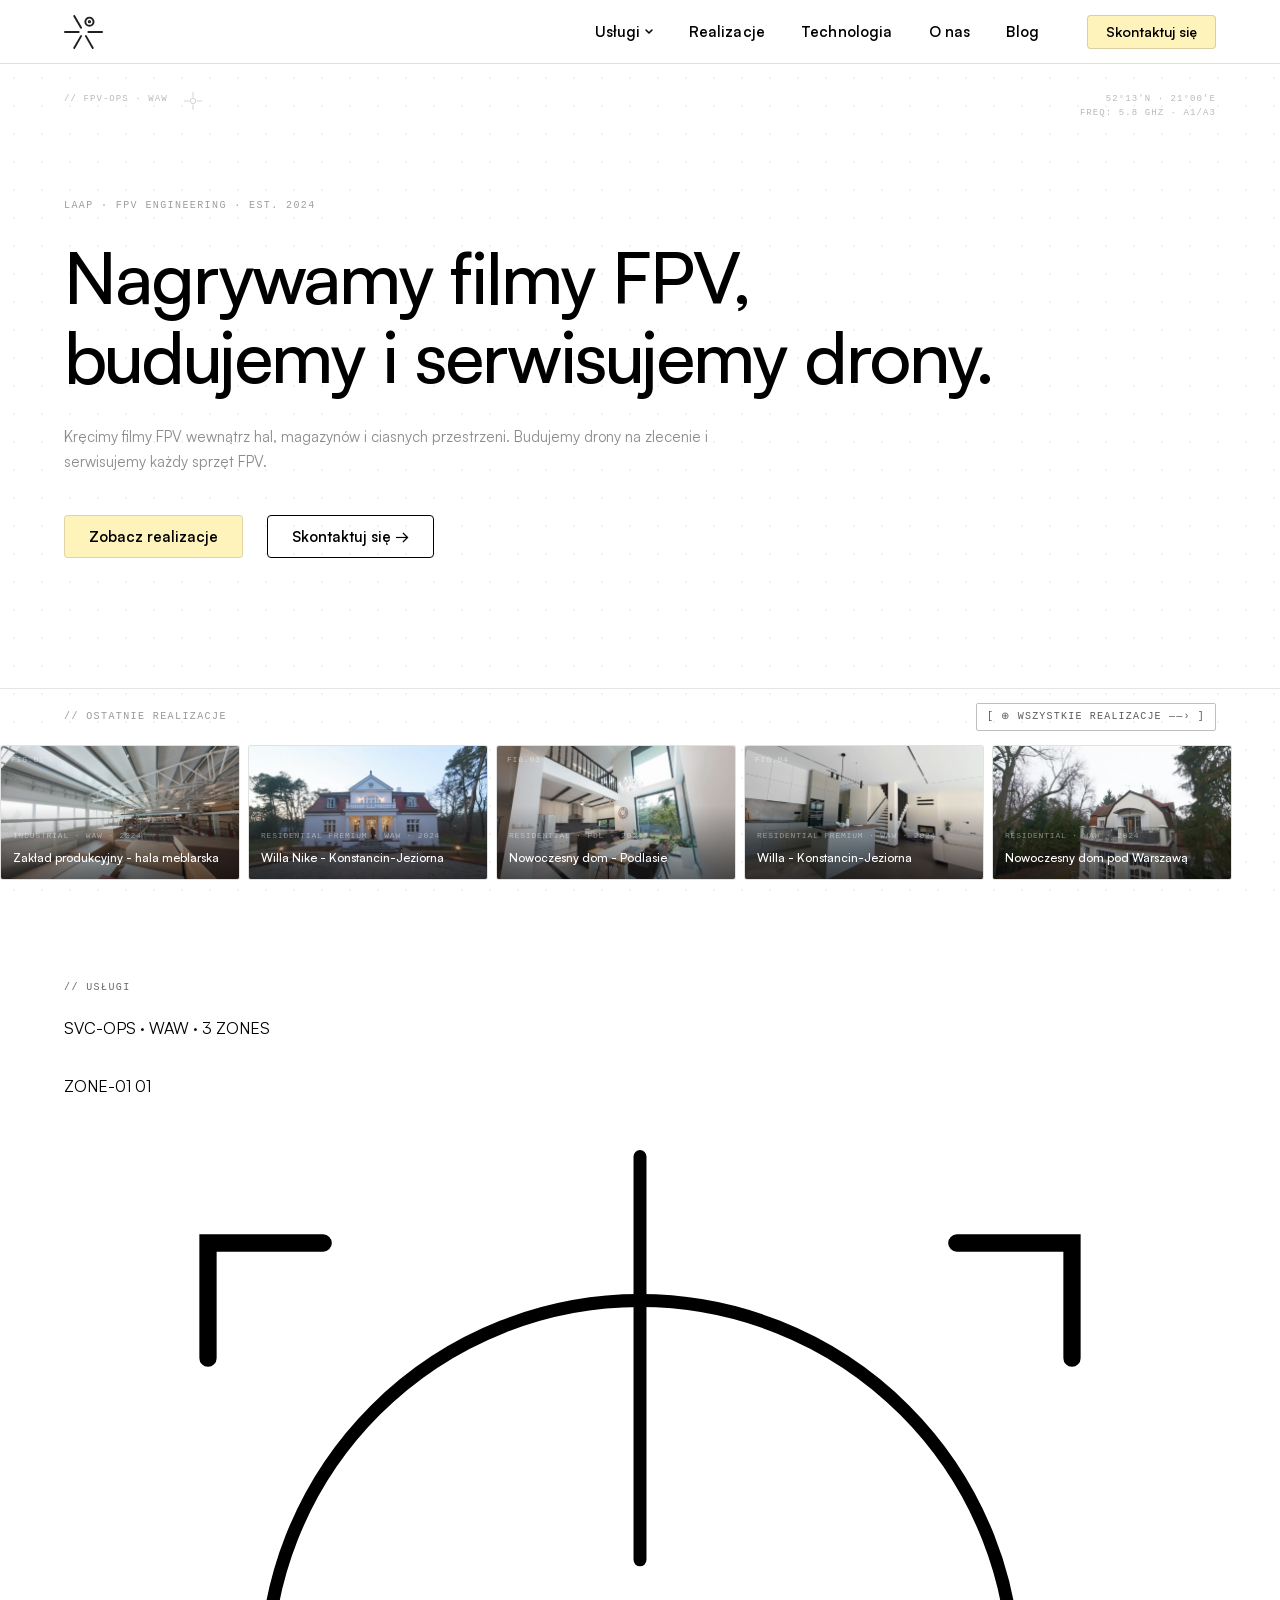
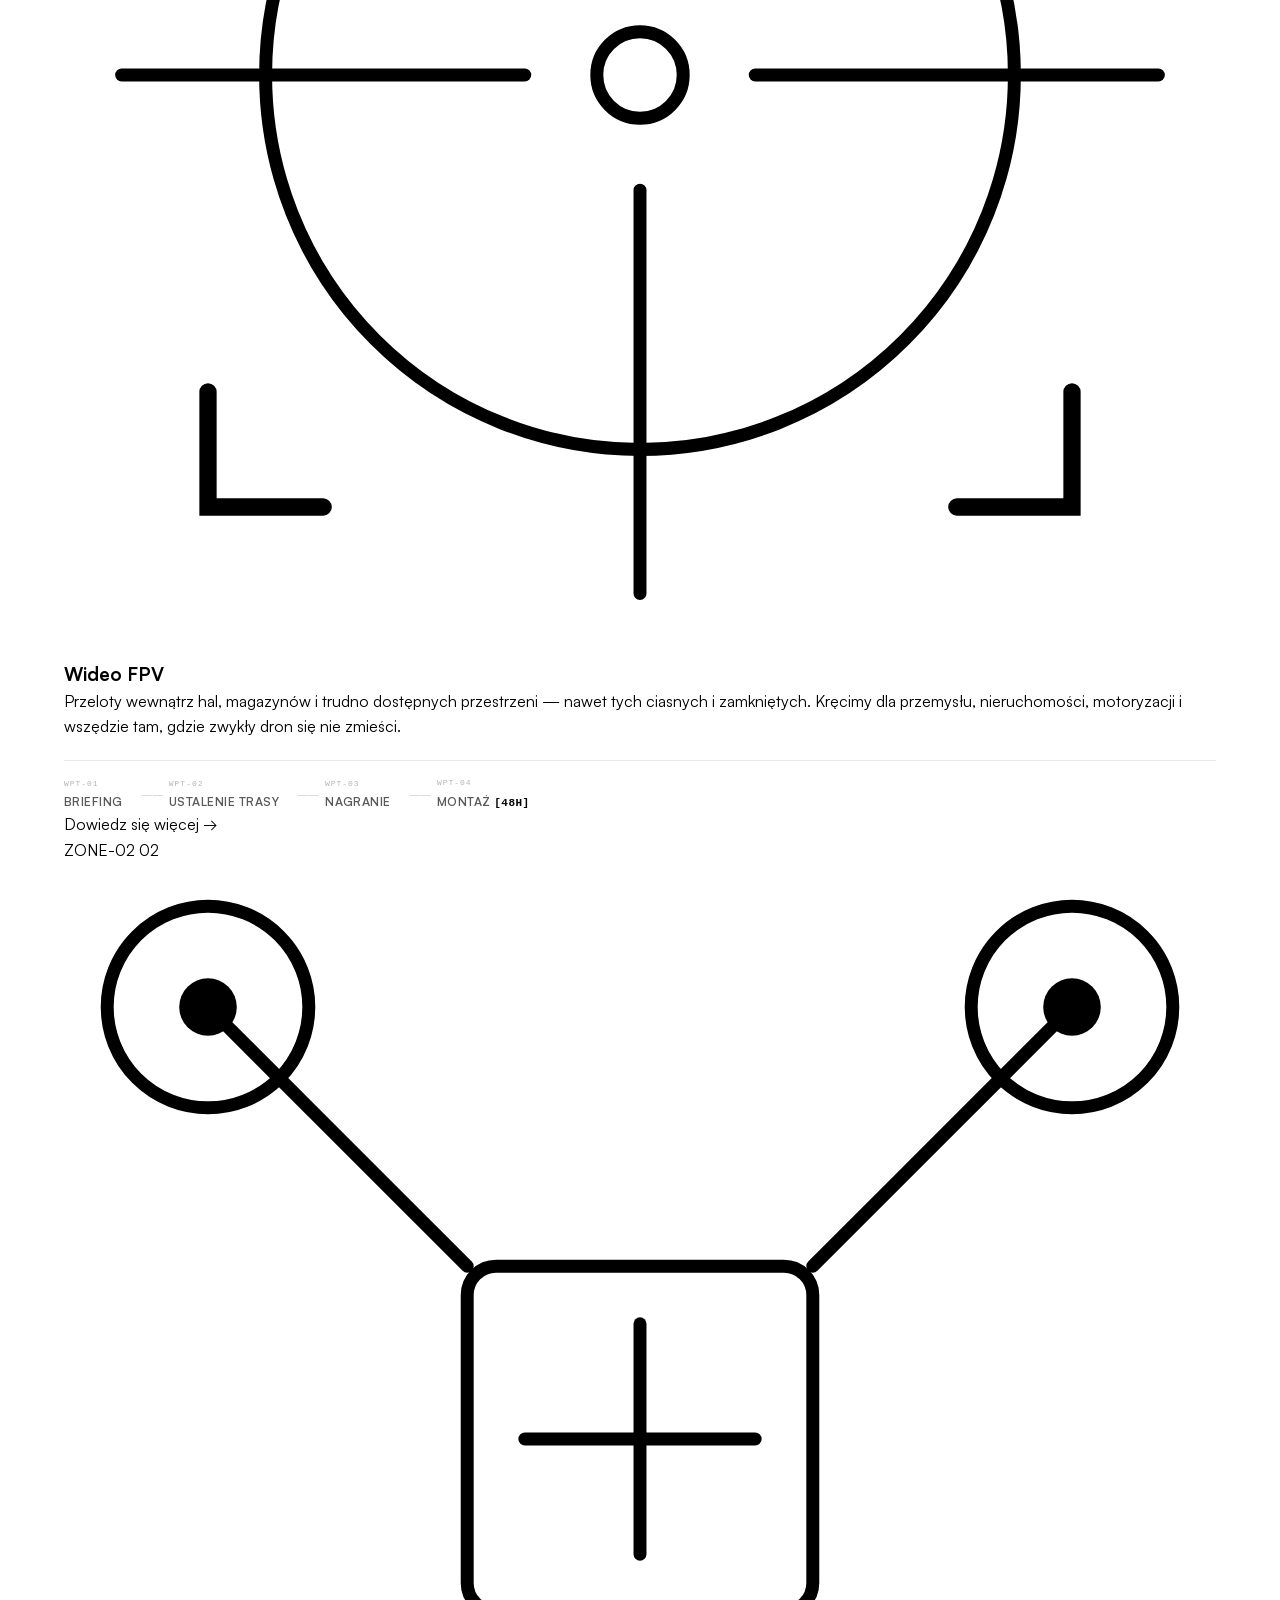
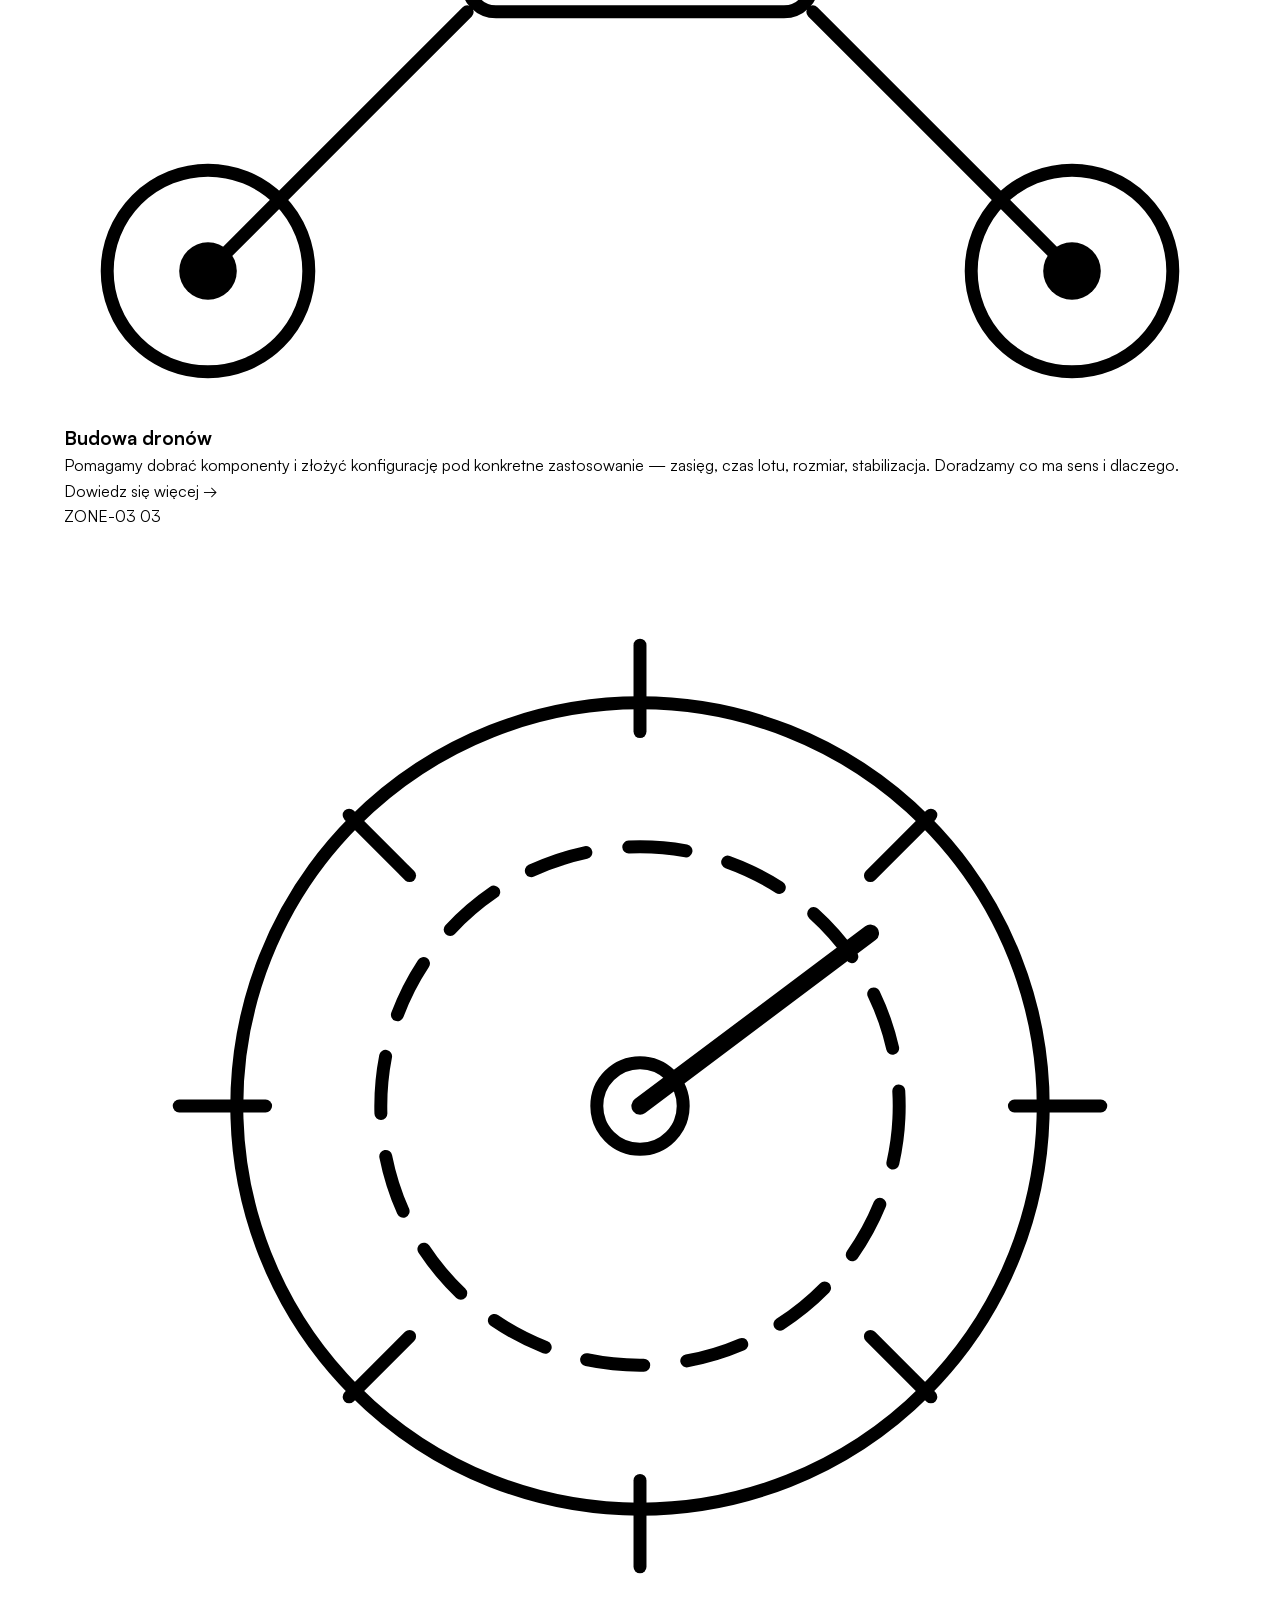
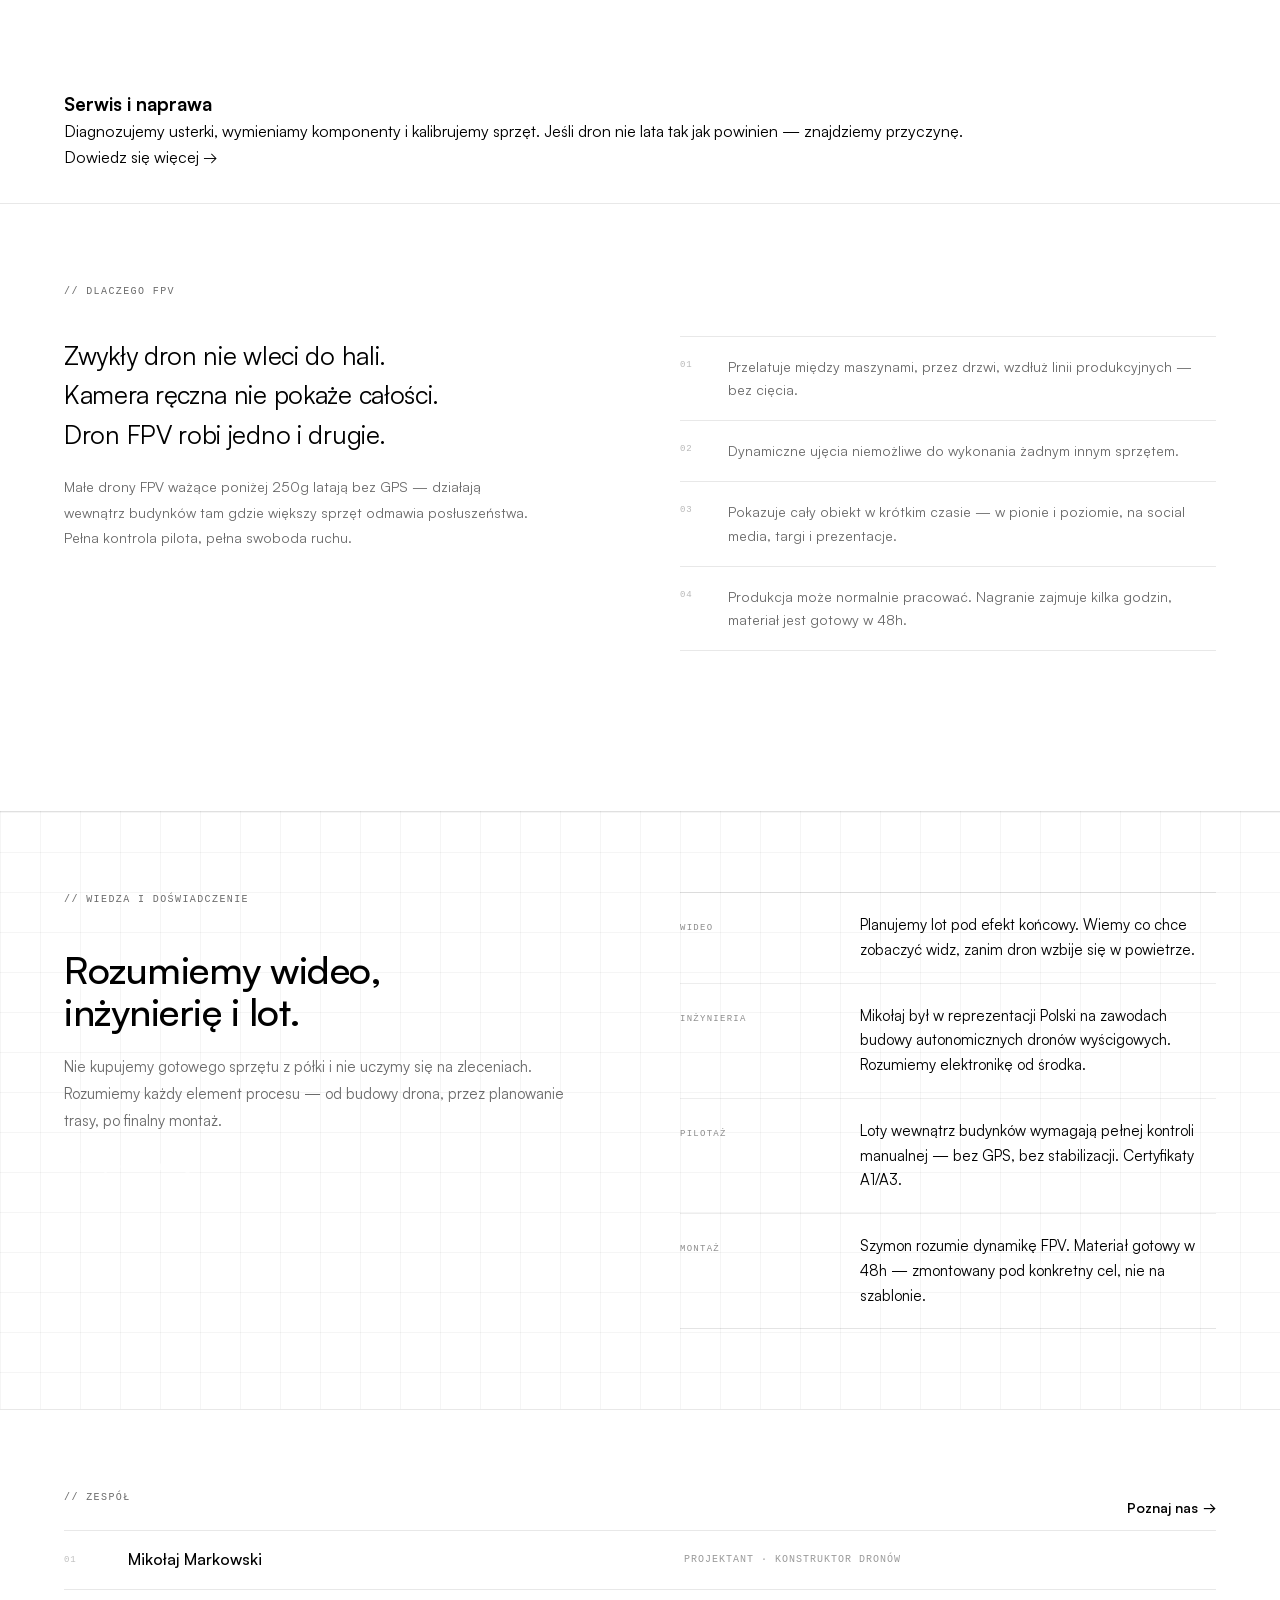
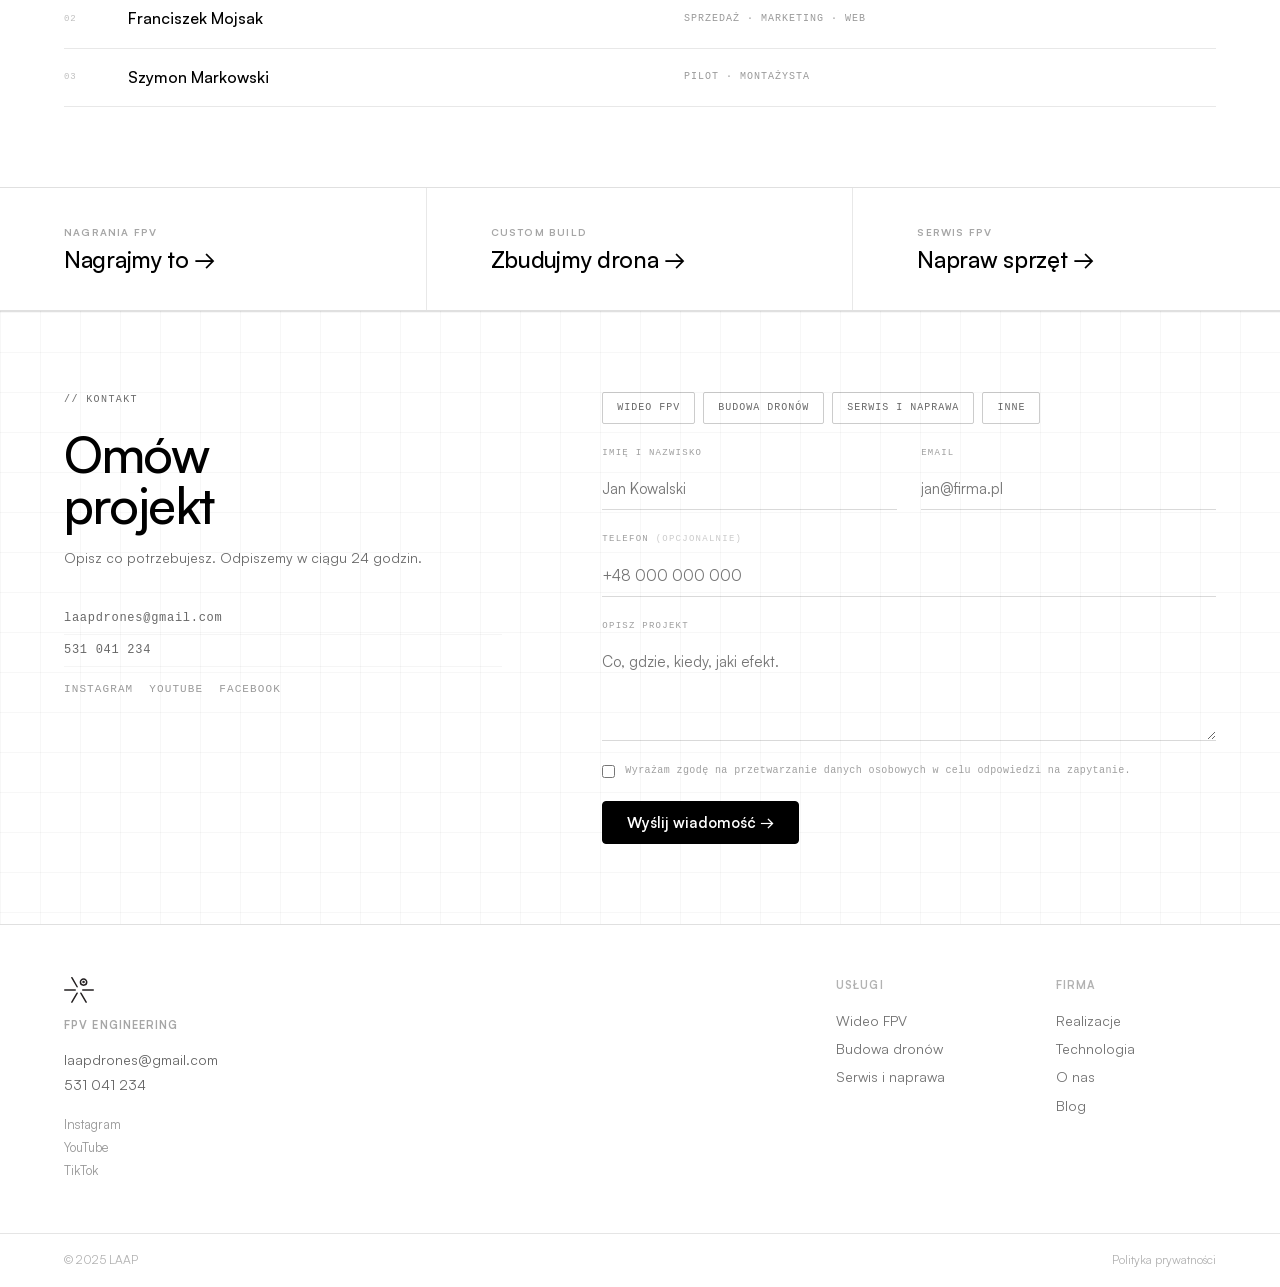
==== pl/index.html @ ded039ce "Update index.html" ====
<!DOCTYPE html>
<html lang="pl">
<head>
  <meta charset="UTF-8" />
  <meta name="viewport" content="width=device-width, initial-scale=1.0" />
  <title>LAAP - FPV Engineering</title>
  <meta name="description" content="Profesjonalne nagrania FPV dla przemysłu, nieruchomości i motoryzacji. Budujemy drony pod konkretne zastosowanie." />
  <link rel="icon" type="image/svg+xml" href="../img/favicon.svg" />
  <link rel="icon" type="image/png" sizes="192x192" href="../img/favicon-192.png" />
  <link rel="apple-touch-icon" sizes="180x180" href="../img/favicon-180.png" />
  <link rel="stylesheet" href="../css/styles.css" />
</head>
<body>

  <!-- NAV -->
  <nav class="nav">
    <div class="nav__inner">
      <a class="nav__logo" href="index.html">
        <img src="../img/LAAP_logo_nav.svg" alt="LAAP" />
      </a>
      <ul class="nav__links">
        <li class="nav__dropdown">
          <span>Usługi</span>
          <div class="nav__dropdown-menu">
            <a href="wideo-fpv.html">Wideo FPV</a>
            <a href="budowa-dronow.html">Budowa dronów</a>
            <a href="serwis.html">Serwis i naprawa</a>
          </div>
        </li>
        <li><a href="realizacje.html">Realizacje</a></li>
        <li><a href="technologia.html">Technologia</a></li>
        <li><a href="o-nas.html">O nas</a></li>
        <li><a href="blog.html">Blog</a></li>
      </ul>
      <a class="nav__cta" href="#kontakt">Skontaktuj się</a>
      <button class="nav__hamburger" aria-label="Menu">
        <span></span><span></span><span></span>
      </button>
    </div>
  </nav>

  <!-- Mobile menu -->
  <div class="nav__mobile">
    <ul class="nav__mobile-links">
      <li>
        <button class="nav__mobile-toggle">Usługi</button>
        <ul class="nav__mobile-sub">
          <li><a href="wideo-fpv.html">Wideo FPV</a></li>
          <li><a href="budowa-dronow.html">Budowa dronów</a></li>
          <li><a href="serwis.html">Serwis i naprawa</a></li>
        </ul>
      </li>
      <li><a href="realizacje.html">Realizacje</a></li>
      <li><a href="technologia.html">Technologia</a></li>
      <li><a href="o-nas.html">O nas</a></li>
      <li><a href="blog.html">Blog</a></li>
      <li><a href="#kontakt">Kontakt</a></li>
    </ul>
  </div>

  <div class="page-content">

    <!-- ========== HERO ========== -->
    <section class="hero">

      <div class="hero__main">

        <!-- Corner annotations — real data -->
        <span class="hero__anno hero__anno--tl">// FPV-OPS · WAW</span>
        <span class="hero__anno hero__anno--tr">52°13'N · 21°00'E<br>FREQ: 5.8 GHz · A1/A3</span>

        <!-- Crosshair -->
        <svg class="hero__crosshair" viewBox="0 0 20 20" fill="none" stroke="black" stroke-width="1">
          <circle cx="10" cy="10" r="3"/>
          <line x1="10" y1="0" x2="10" y2="6"/>
          <line x1="10" y1="14" x2="10" y2="20"/>
          <line x1="0" y1="10" x2="6" y2="10"/>
          <line x1="14" y1="10" x2="20" y2="10"/>
        </svg>

        <p class="hero__eyebrow">LAAP · FPV Engineering · EST. 2024</p>

        <h1 class="hero__title">Nagrywamy filmy FPV,<br>budujemy i serwisujemy drony.</h1>

        <p class="hero__sub">Kręcimy filmy FPV wewnątrz hal, magazynów i ciasnych przestrzeni. Budujemy drony na zlecenie i serwisujemy każdy sprzęt FPV.</p>

        <div class="hero__ctas">
          <a class="btn btn--primary" href="realizacje.html">Zobacz realizacje</a>
          <a class="hero__link" href="#kontakt">Skontaktuj się →</a>
        </div>


      </div>

      <!-- Realizacje strip — scrollable -->
      <div class="hero__realizacje">
        <div class="hero__real-header">
          <span class="hero__real-label">// Ostatnie realizacje</span>
          <a class="hero__real-link" href="realizacje.html">[ ⊕ Wszystkie realizacje ——› ]</a>
        </div>
        <div class="hero__real-scroll" id="hero-real-scroll">

          <a class="hero__real-card" href="https://www.youtube.com/watch?v=NHUFCnFE9CM" target="_blank" rel="noopener">
            <div class="hero__real-card__fig">FIG.01</div>
            <div class="hero__real-card__img" style="background-image: url('../img/hala-produkcyjna-wnetrze-dron-fpv.webp')"></div>
            <div class="hero__real-card__overlay"></div>
            <div class="hero__real-card__info">
              <span class="hero__real-card__type">Industrial · WAW · 2024</span>
              <span class="hero__real-card__title">Zakład produkcyjny - hala meblarska</span>
            </div>
          </a>

          <a class="hero__real-card" href="https://www.youtube.com/watch?v=FZhiMyzs-Hg" target="_blank" rel="noopener">
            <div class="hero__real-card__fig">FIG.02</div>
            <div class="hero__real-card__img" style="background-image: url('../img/willa-konstancin-wieczor-dron-fpv.webp')"></div>
            <div class="hero__real-card__overlay"></div>
            <div class="hero__real-card__info">
              <span class="hero__real-card__type">Residential Premium · WAW · 2024</span>
              <span class="hero__real-card__title">Willa Nike - Konstancin-Jeziorna</span>
            </div>
          </a>

          <a class="hero__real-card" href="https://www.youtube.com/watch?v=5DGWK3Sonq8" target="_blank" rel="noopener">
            <div class="hero__real-card__fig">FIG.03</div>
            <div class="hero__real-card__img" style="background-image: url('../img/nowoczesny-dom-jadalnia-dron-fpv.webp')"></div>
            <div class="hero__real-card__overlay"></div>
            <div class="hero__real-card__info">
              <span class="hero__real-card__type">Residential · PDL · 2024</span>
              <span class="hero__real-card__title">Nowoczesny dom - Podlasie</span>
            </div>
          </a>

          <a class="hero__real-card" href="https://www.youtube.com/watch?v=k88nAQxxVr8" target="_blank" rel="noopener">
            <div class="hero__real-card__fig">FIG.04</div>
            <div class="hero__real-card__img" style="background-image: url('../img/nowoczesne-wnetrze-salon-schody-dron-fpv.webp')"></div>
            <div class="hero__real-card__overlay"></div>
            <div class="hero__real-card__info">
              <span class="hero__real-card__type">Residential Premium · WAW · 2024</span>
              <span class="hero__real-card__title">Willa - Konstancin-Jeziorna</span>
            </div>
          </a>

          <a class="hero__real-card" href="https://www.youtube.com/watch?v=g3oddxNIJAg" target="_blank" rel="noopener">
            <div class="hero__real-card__fig">FIG.05</div>
            <div class="hero__real-card__img" style="background-image: url('../img/willa-konstancin-zewnatrz-dron-fpv.webp')"></div>
            <div class="hero__real-card__overlay"></div>
            <div class="hero__real-card__info">
              <span class="hero__real-card__type">Residential · WAW · 2024</span>
              <span class="hero__real-card__title">Nowoczesny dom pod Warszawą</span>
            </div>
          </a>

        </div>
      </div>

    </section>

    <!-- ========== USŁUGI ========== -->
    <section class="services-section">
      <div class="services-header inner">
        <p class="section__eyebrow">// Usługi</p>
        <span class="services-coord">SVC-OPS · WAW · 3 ZONES</span>
      </div>
      <div class="services-grid inner">

        <!-- ZONE-01 WIDEO FPV -->
        <div class="service-card">
          <div class="service-card__head">
            <div class="service-card__meta">
              <span class="service-card__zone">ZONE-01</span>
              <span class="service-card__num">01</span>
            </div>
            <svg class="service-card__icon" viewBox="0 0 80 80" fill="none" stroke="currentColor" stroke-width="0.9" stroke-linecap="round">
              <circle cx="40" cy="40" r="26"/>
              <circle cx="40" cy="40" r="3"/>
              <line x1="40" y1="4" x2="40" y2="32"/>
              <line x1="40" y1="48" x2="40" y2="76"/>
              <line x1="4" y1="40" x2="32" y2="40"/>
              <line x1="48" y1="40" x2="76" y2="40"/>
              <path d="M10 18 L10 10 L18 10" stroke-width="1.2"/>
              <path d="M70 18 L70 10 L62 10" stroke-width="1.2"/>
              <path d="M10 62 L10 70 L18 70" stroke-width="1.2"/>
              <path d="M70 62 L70 70 L62 70" stroke-width="1.2"/>
            </svg>
          </div>
          <h3 class="service-card__title">Wideo FPV</h3>
          <p class="service-card__text">Przeloty wewnątrz hal, magazynów i trudno dostępnych przestrzeni — nawet tych ciasnych i zamkniętych. Kręcimy dla przemysłu, nieruchomości, motoryzacji i wszędzie tam, gdzie zwykły dron się nie zmieści.</p>
          <div class="service-process">
            <div class="process-wpt">
              <span class="process-wpt__id">WPT-01</span>
              <span class="process-wpt__name">Briefing</span>
            </div>
            <span class="process-arrow">——</span>
            <div class="process-wpt">
              <span class="process-wpt__id">WPT-02</span>
              <span class="process-wpt__name">Ustalenie trasy</span>
            </div>
            <span class="process-arrow">——</span>
            <div class="process-wpt">
              <span class="process-wpt__id">WPT-03</span>
              <span class="process-wpt__name">Nagranie</span>
            </div>
            <span class="process-arrow">——</span>
            <div class="process-wpt">
              <span class="process-wpt__id">WPT-04</span>
              <span class="process-wpt__name">Montaż <strong>[48H]</strong></span>
            </div>
          </div>
          <a class="service-card__link" href="wideo-fpv.html">Dowiedz się więcej →</a>
        </div>

        <!-- ZONE-02 BUDOWA DRONÓW -->
        <div class="service-card">
          <div class="service-card__head">
            <div class="service-card__meta">
              <span class="service-card__zone">ZONE-02</span>
              <span class="service-card__num">02</span>
            </div>
            <svg class="service-card__icon" viewBox="0 0 80 80" fill="none" stroke="currentColor" stroke-width="0.9" stroke-linecap="round">
              <rect x="28" y="28" width="24" height="24" rx="2"/>
              <line x1="28" y1="28" x2="10" y2="10"/>
              <line x1="52" y1="28" x2="70" y2="10"/>
              <line x1="28" y1="52" x2="10" y2="70"/>
              <line x1="52" y1="52" x2="70" y2="70"/>
              <circle cx="10" cy="10" r="7"/>
              <circle cx="70" cy="10" r="7"/>
              <circle cx="10" cy="70" r="7"/>
              <circle cx="70" cy="70" r="7"/>
              <circle cx="10" cy="10" r="2" fill="currentColor" stroke="none"/>
              <circle cx="70" cy="10" r="2" fill="currentColor" stroke="none"/>
              <circle cx="10" cy="70" r="2" fill="currentColor" stroke="none"/>
              <circle cx="70" cy="70" r="2" fill="currentColor" stroke="none"/>
              <line x1="40" y1="32" x2="40" y2="48"/>
              <line x1="32" y1="40" x2="48" y2="40"/>
            </svg>
          </div>
          <h3 class="service-card__title">Budowa dronów</h3>
          <p class="service-card__text">Pomagamy dobrać komponenty i złożyć konfigurację pod konkretne zastosowanie — zasięg, czas lotu, rozmiar, stabilizacja. Doradzamy co ma sens i dlaczego.</p>
          <a class="service-card__link" href="budowa-dronow.html">Dowiedz się więcej →</a>
        </div>

        <!-- ZONE-03 SERWIS I NAPRAWA -->
        <div class="service-card">
          <div class="service-card__head">
            <div class="service-card__meta">
              <span class="service-card__zone">ZONE-03</span>
              <span class="service-card__num">03</span>
            </div>
            <svg class="service-card__icon" viewBox="0 0 80 80" fill="none" stroke="currentColor" stroke-width="0.9" stroke-linecap="round">
              <circle cx="40" cy="40" r="28"/>
              <circle cx="40" cy="40" r="18" stroke-dasharray="4 3"/>
              <circle cx="40" cy="40" r="3"/>
              <line x1="40" y1="8" x2="40" y2="14"/>
              <line x1="40" y1="66" x2="40" y2="72"/>
              <line x1="8" y1="40" x2="14" y2="40"/>
              <line x1="66" y1="40" x2="72" y2="40"/>
              <line x1="19.8" y1="19.8" x2="24" y2="24"/>
              <line x1="60.2" y1="19.8" x2="56" y2="24"/>
              <line x1="19.8" y1="60.2" x2="24" y2="56"/>
              <line x1="60.2" y1="60.2" x2="56" y2="56"/>
              <line x1="40" y1="40" x2="56" y2="28" stroke-width="1.2"/>
            </svg>
          </div>
          <h3 class="service-card__title">Serwis i naprawa</h3>
          <p class="service-card__text">Diagnozujemy usterki, wymieniamy komponenty i kalibrujemy sprzęt. Jeśli dron nie lata tak jak powinien — znajdziemy przyczynę.</p>
          <a class="service-card__link" href="serwis.html">Dowiedz się więcej →</a>
        </div>

      </div>
    </section>

    <!-- ========== DLACZEGO FPV ========== -->
    <section class="why-fpv-section">
      <div class="inner">
        <p class="section__eyebrow">// Dlaczego FPV</p>
        <div class="why-fpv__body">
          <div class="why-fpv__statement">
            <p class="why-fpv__big">Zwykły dron nie wleci do hali.<br>Kamera ręczna nie pokaże całości.<br>Dron FPV robi jedno i drugie.</p>
            <p class="why-fpv__sub">Małe drony FPV ważące poniżej 250g latają bez GPS — działają wewnątrz budynków tam gdzie większy sprzęt odmawia posłuszeństwa. Pełna kontrola pilota, pełna swoboda ruchu.</p>
          </div>
          <div class="why-fpv__points">
            <div class="why-fpv__point">
              <span class="why-fpv__point-id">01</span>
              <p>Przelatuje między maszynami, przez drzwi, wzdłuż linii produkcyjnych — bez cięcia.</p>
            </div>
            <div class="why-fpv__point">
              <span class="why-fpv__point-id">02</span>
              <p>Dynamiczne ujęcia niemożliwe do wykonania żadnym innym sprzętem.</p>
            </div>
            <div class="why-fpv__point">
              <span class="why-fpv__point-id">03</span>
              <p>Pokazuje cały obiekt w krótkim czasie — w pionie i poziomie, na social media, targi i prezentacje.</p>
            </div>
            <div class="why-fpv__point">
              <span class="why-fpv__point-id">04</span>
              <p>Produkcja może normalnie pracować. Nagranie zajmuje kilka godzin, materiał jest gotowy w 48h.</p>
            </div>
          </div>
        </div>
      </div>
    </section>

    <!-- ========== WIEDZA I DOŚWIADCZENIE ========== -->
    <section class="tech-section">
      <div class="tech-section__inner inner">
        <div class="tech-section__header">
          <p class="section__eyebrow">// Wiedza i doświadczenie</p>
          <h2 class="tech-section__title">Rozumiemy wideo,<br>inżynierię i lot.</h2>
          <p class="tech-section__sub">Nie kupujemy gotowego sprzętu z półki i nie uczymy się na zleceniach. Rozumiemy każdy element procesu — od budowy drona, przez planowanie trasy, po finalny montaż.</p>
          <a class="link-arrow link-arrow--light" href="technologia.html">Więcej o technologii <span>→</span></a>
        </div>
        <div class="tech-items">
          <div class="tech-item">
            <span class="tech-item__label">Wideo</span>
            <span class="tech-item__value">Planujemy lot pod efekt końcowy. Wiemy co chce zobaczyć widz, zanim dron wzbije się w powietrze.</span>
          </div>
          <div class="tech-item">
            <span class="tech-item__label">Inżynieria</span>
            <span class="tech-item__value">Mikołaj był w reprezentacji Polski na zawodach budowy autonomicznych dronów wyścigowych. Rozumiemy elektronikę od środka.</span>
          </div>
          <div class="tech-item">
            <span class="tech-item__label">Pilotaż</span>
            <span class="tech-item__value">Loty wewnątrz budynków wymagają pełnej kontroli manualnej — bez GPS, bez stabilizacji. Certyfikaty A1/A3.</span>
          </div>
          <div class="tech-item">
            <span class="tech-item__label">Montaż</span>
            <span class="tech-item__value">Szymon rozumie dynamikę FPV. Materiał gotowy w 48h — zmontowany pod konkretny cel, nie na szablonie.</span>
          </div>
        </div>
      </div>
    </section>

    <!-- ========== ZESPÓŁ ========== -->
    <section class="team-section">
      <div class="inner">
        <div class="team-header">
          <p class="section__eyebrow">// Zespół</p>
          <a class="link-arrow" href="o-nas.html">Poznaj nas <span>→</span></a>
        </div>
        <div class="team-list">
          <div class="team-row">
            <span class="team-row__num">01</span>
            <span class="team-row__name">Mikołaj Markowski</span>
            <span class="team-row__role">Projektant · Konstruktor dronów</span>
          </div>
          <div class="team-row">
            <span class="team-row__num">02</span>
            <span class="team-row__name">Franciszek Mojsak</span>
            <span class="team-row__role">Sprzedaż · Marketing · Web</span>
          </div>
          <div class="team-row">
            <span class="team-row__num">03</span>
            <span class="team-row__name">Szymon Markowski</span>
            <span class="team-row__role">Pilot · Montażysta</span>
          </div>
        </div>
      </div>
    </section>

    <!-- ========== SMART CTA STRIP ========== -->
    <section class="cta-strip">
      <div class="cta-strip__inner inner">
        <a class="cta-strip__item" href="wideo-fpv.html">
          <span class="cta-strip__label">Nagrania FPV</span>
          <span class="cta-strip__title">Nagrajmy to →</span>
        </a>
        <a class="cta-strip__item" href="budowa-dronow.html">
          <span class="cta-strip__label">Custom build</span>
          <span class="cta-strip__title">Zbudujmy drona →</span>
        </a>
        <a class="cta-strip__item" href="serwis.html">
          <span class="cta-strip__label">Serwis FPV</span>
          <span class="cta-strip__title">Napraw sprzęt →</span>
        </a>
      </div>
    </section>

    <!-- ========== KONTAKT ========== -->
    <section class="contact-section" id="kontakt">
      <div class="contact-section__inner inner">

        <div class="contact-section__left">
          <p class="section__eyebrow">// Kontakt</p>
          <h2 class="contact-section__title">Omów<br>projekt</h2>
          <p class="contact-section__sub">Opisz co potrzebujesz. Odpiszemy w ciągu 24 godzin.</p>
          <div class="contact-details">
            <a class="contact-detail-item" href="mailto:laapdrones@gmail.com">laapdrones@gmail.com</a>
            <a class="contact-detail-item" href="tel:+48531041234">531 041 234</a>
            <div class="contact-detail-social">
              <a href="https://www.instagram.com/laapdrones/" target="_blank" rel="noopener">Instagram</a>
              <a href="https://www.youtube.com/@laapdrones" target="_blank" rel="noopener">YouTube</a>
              <a href="https://www.facebook.com/people/Laap-Drones/61586005790576/" target="_blank" rel="noopener">Facebook</a>
            </div>
          </div>
        </div>

        <form class="contact-form" method="POST" action="https://formspree.io/f/XXXXXXXX">
          <div class="service-chips">
            <label class="service-chip"><input type="checkbox" name="usluga" value="Wideo FPV"> Wideo FPV</label>
            <label class="service-chip"><input type="checkbox" name="usluga" value="Budowa dronów"> Budowa dronów</label>
            <label class="service-chip"><input type="checkbox" name="usluga" value="Serwis i naprawa"> Serwis i naprawa</label>
            <label class="service-chip"><input type="checkbox" name="usluga" value="Inne"> Inne</label>
          </div>
          <div class="form-row">
            <div class="form-field">
              <label for="imie">Imię i nazwisko</label>
              <input type="text" id="imie" name="imie" placeholder="Jan Kowalski" required />
            </div>
            <div class="form-field">
              <label for="email">Email</label>
              <input type="email" id="email" name="email" placeholder="jan@firma.pl" required />
            </div>
          </div>
          <div class="form-field">
            <label for="tel">Telefon <span class="form-optional">(opcjonalnie)</span></label>
            <input type="tel" id="tel" name="telefon" placeholder="+48 000 000 000" />
          </div>
          <div class="form-field">
            <label for="wiadomosc">Opisz projekt</label>
            <textarea id="wiadomosc" name="wiadomosc" placeholder="Co, gdzie, kiedy, jaki efekt." required></textarea>
          </div>
          <div class="form-consent">
            <input type="checkbox" id="rodo" name="rodo" required />
            <label for="rodo">Wyrażam zgodę na przetwarzanie danych osobowych w celu odpowiedzi na zapytanie.</label>
          </div>
          <button type="submit" class="btn btn--filled">Wyślij wiadomość →</button>
        </form>

      </div>
    </section>

  </div>

  <!-- FOOTER -->
  <footer class="footer">
    <div class="footer__inner inner">
      <div class="footer__brand">
        <a class="footer__logo" href="index.html">
          <img src="../img/LAAP_logo_nav.svg" alt="LAAP" />
        </a>
        <p class="footer__tagline">FPV Engineering</p>
        <div class="footer__contact">
          <a href="mailto:laapdrones@gmail.com">laapdrones@gmail.com</a>
          <a href="tel:+48531041234">531 041 234</a>
        </div>
        <div class="footer__social">
          <a href="https://www.instagram.com/laapdrones/" target="_blank" rel="noopener">Instagram</a>
          <a href="https://www.youtube.com/@laapdrones" target="_blank" rel="noopener">YouTube</a>
          <a href="https://www.tiktok.com/@laapdrones" target="_blank" rel="noopener">TikTok</a>
        </div>
      </div>
      <div class="footer__col">
        <p class="footer__col-heading">Usługi</p>
        <a class="footer__link" href="wideo-fpv.html">Wideo FPV</a>
        <a class="footer__link" href="budowa-dronow.html">Budowa dronów</a>
        <a class="footer__link" href="serwis.html">Serwis i naprawa</a>
      </div>
      <div class="footer__col">
        <p class="footer__col-heading">Firma</p>
        <a class="footer__link" href="realizacje.html">Realizacje</a>
        <a class="footer__link" href="technologia.html">Technologia</a>
        <a class="footer__link" href="o-nas.html">O nas</a>
        <a class="footer__link" href="blog.html">Blog</a>
      </div>
    </div>
    <div class="footer__bottom inner">
      <span class="footer__copy">© 2025 LAAP</span>
      <a class="footer__copy" href="#">Polityka prywatności</a>
    </div>
  </footer>

  <script src="../js/main.js"></script>
</body>
</html>
---- css/styles.css ----
/* =============================================
   LAAP — Design System v2
   Font: Satoshi (variable, local)
   BG: #ffffff | Accent: #FFF3BC | Gray: #6b6b6b
   Max-width: 1560px | Pad: 64px
   ============================================= */

@font-face {
  font-family: 'Satoshi';
  src: url('../fonts/Satoshi-Variable.woff2') format('woff2'),
       url('../fonts/Satoshi-Variable.woff') format('woff');
  font-weight: 100 900;
  font-style: normal;
  font-display: swap;
}
@font-face {
  font-family: 'Satoshi';
  src: url('../fonts/Satoshi-VariableItalic.woff2') format('woff2'),
       url('../fonts/Satoshi-VariableItalic.woff') format('woff');
  font-weight: 100 900;
  font-style: italic;
  font-display: swap;
}

*, *::before, *::after { box-sizing: border-box; margin: 0; padding: 0; }

:root {
  --black:      #000000;
  --white:      #ffffff;
  --bg:         #ffffff;
  --accent:     #FFF3BC;
  --gray:       #6b6b6b;
  --light:      #f5f5f3;
  --border:     rgba(0,0,0,0.09);
  --font:       'Satoshi', sans-serif;
  --nav-height: 64px;
  --pad-h:      64px;
  --max-w:      1560px;
}

html { scroll-behavior: smooth; }

body {
  font-family: var(--font);
  background: var(--bg);
  color: var(--black);
  font-size: 16px;
  line-height: 1.6;
  -webkit-font-smoothing: antialiased;
  overflow-x: hidden;
}

img { max-width: 100%; height: auto; display: block; }
a   { color: inherit; text-decoration: none; }

.inner {
  max-width: var(--max-w);
  margin-left: auto;
  margin-right: auto;
  padding-left: var(--pad-h);
  padding-right: var(--pad-h);
}

/* =============================================
   NAV — white, black border
   ============================================= */

.nav {
  position: fixed;
  top: 0; left: 0; right: 0;
  z-index: 1000;
  background: var(--white);
  border-bottom: 1px solid rgba(0,0,0,0.12);
  height: var(--nav-height);
}

.nav__inner {
  max-width: var(--max-w);
  margin: 0 auto;
  padding: 0 var(--pad-h);
  height: 100%;
  display: flex;
  align-items: center;
  gap: 48px;
}

.nav__logo img {
  height: 34px;
  display: block;
  flex-shrink: 0;
}

.nav__links {
  display: flex;
  align-items: center;
  gap: 36px;
  list-style: none;
  margin-left: auto;
}

.nav__links a,
.nav__dropdown > span {
  font-family: var(--font);
  color: var(--black);
  font-size: 15px;
  font-weight: 600;
  cursor: pointer;
  letter-spacing: 0.01em;
  transition: opacity 0.15s;
}
.nav__links a:hover       { opacity: 0.45; }
.nav__dropdown:hover > span { opacity: 0.45; }
.nav__links .active > a { border-bottom: 1.5px solid var(--black); padding-bottom: 2px; }

.nav__dropdown > span {
  display: inline-flex; align-items: center; gap: 5px;
}
.nav__dropdown > span::after {
  content: '';
  display: inline-block;
  width: 8px; height: 5px;
  background-image: url("data:image/svg+xml,%3Csvg xmlns='http://www.w3.org/2000/svg' viewBox='0 0 8 5' fill='none'%3E%3Cpath d='M1 1l3 3 3-3' stroke='%23000' stroke-width='1.5' stroke-linecap='round' stroke-linejoin='round'/%3E%3C/svg%3E");
  background-repeat: no-repeat;
  background-size: contain;
  transition: transform 0.2s;
}
.nav__dropdown:hover > span::after { transform: rotate(180deg); }

.nav__dropdown { position: relative; }
.nav__dropdown::after {
  content: ''; position: absolute;
  top: 100%; left: -16px; right: -16px; height: 16px;
}
.nav__dropdown-menu {
  display: none;
  position: absolute; top: calc(100% + 8px); left: -16px;
  background: var(--white);
  border: 1.5px solid var(--black);
  min-width: 210px;
  padding: 6px 0;
  box-shadow: 0 8px 24px rgba(0,0,0,0.06);
}
.nav__dropdown:hover .nav__dropdown-menu { display: block; }
.nav__dropdown-menu a {
  display: block; padding: 12px 20px;
  font-size: 14px; font-weight: 500;
  opacity: 0.7; transition: opacity 0.12s, background 0.12s;
}
.nav__dropdown-menu a:hover { opacity: 1; background: var(--light); }

.nav__cta {
  display: inline-flex; align-items: center;
  font-family: var(--font);
  font-size: 14px; font-weight: 600;
  background: var(--accent);
  color: var(--black);
  border: 1.5px solid rgba(0,0,0,0.15);
  border-radius: 4px;
  padding: 9px 18px;
  line-height: 1;
  transition: background 0.15s;
  white-space: nowrap;
}
.nav__cta:hover { background: #f5e88a; }

.nav__hamburger {
  display: none; flex-direction: column; gap: 5px;
  cursor: pointer; background: none; border: none; padding: 4px;
}
.nav__hamburger span {
  display: block; width: 24px; height: 1.5px;
  background: var(--black); transition: all 0.3s;
}
.nav__hamburger.open span:nth-child(1) { transform: translateY(6.5px) rotate(45deg); }
.nav__hamburger.open span:nth-child(2) { opacity: 0; }
.nav__hamburger.open span:nth-child(3) { transform: translateY(-6.5px) rotate(-45deg); }

.nav__mobile {
  display: none; position: fixed;
  top: var(--nav-height); left: 0; right: 0; bottom: 0;
  background: var(--white); z-index: 999;
  padding: 32px var(--pad-h); overflow-y: auto;
  border-top: 1px solid var(--border);
}
.nav__mobile.open { display: block; }
.nav__mobile-links { list-style: none; }
.nav__mobile-links li { border-bottom: 1px solid var(--border); }
.nav__mobile-links a,
.nav__mobile-toggle {
  display: block; color: var(--black);
  font-size: 26px; font-weight: 300;
  padding: 16px 0; cursor: pointer;
  background: none; border: none;
  font-family: var(--font); width: 100%; text-align: left;
}
.nav__mobile-sub { list-style: none; padding-left: 20px; display: none; }
.nav__mobile-sub.open { display: block; }
.nav__mobile-sub a { font-size: 20px; padding: 12px 0; opacity: 0.6; }

/* =============================================
   PAGE CONTENT
   ============================================= */

.page-content { padding-top: var(--nav-height); }

/* =============================================
   HERO — full-width typographic
   ============================================= */

.hero {
  min-height: calc(100vh - var(--nav-height));
  display: grid;
  grid-template-rows: 1fr auto;
  background: var(--white);
  background-image: radial-gradient(circle, rgba(0,0,0,0.055) 1px, transparent 1px);
  background-size: 28px 28px;
}

/* Main content area */
.hero__main {
  position: relative;
  padding: 56px var(--pad-h) 52px;
  max-width: var(--max-w);
  margin: 0 auto;
  width: 100%;
  display: flex;
  flex-direction: column;
  justify-content: center;
}

/* Corner annotations — real technical data */
.hero__anno {
  position: absolute;
  font-family: 'Courier New', monospace;
  font-size: 9px; font-weight: 400;
  letter-spacing: 0.12em; text-transform: uppercase;
  color: rgba(0,0,0,0.28); line-height: 1.6;
}
.hero__anno--tl { top: 28px; left: var(--pad-h); }
.hero__anno--tr { top: 28px; right: var(--pad-h); text-align: right; }
.hero__anno--bl { bottom: 28px; left: var(--pad-h); }
.hero__anno--br { bottom: 28px; right: var(--pad-h); text-align: right; }

/* Crosshair */
.hero__crosshair {
  position: absolute;
  top: 28px; left: calc(var(--pad-h) + 120px);
  width: 18px; height: 18px;
  opacity: 0.18;
}

/* Eyebrow */
.hero__eyebrow {
  font-family: 'Courier New', monospace;
  font-size: 10px; font-weight: 400;
  letter-spacing: 0.14em; text-transform: uppercase;
  color: rgba(0,0,0,0.38);
  margin-bottom: 24px;
}

/* Big title */
.hero__title {
  font-size: clamp(40px, 5.6vw, 86px);
  font-weight: 500;
  line-height: 1.1;
  letter-spacing: -2px;
  color: var(--black);
  margin-bottom: 28px;
  max-width: 1300px;
}

/* Subtitle */
.hero__sub {
  font-size: 15px; line-height: 1.7;
  color: rgba(0,0,0,0.45);
  max-width: 680px;
  margin-bottom: 40px;
  font-weight: 400;
}

/* CTAs */
.hero__ctas {
  display: flex; align-items: center;
  gap: 24px; flex-wrap: wrap;
}

/* Secondary CTA in hero — outlined */
.hero__link {
  font-family: var(--font);
  font-size: 15px; font-weight: 600;
  letter-spacing: 0;
  color: var(--black);
  display: inline-flex; align-items: center; gap: 6px;
  border: 1.5px solid var(--black);
  padding: 13px 24px;
  border-radius: 4px;
  line-height: 1;
  transition: background 0.15s, color 0.15s;
}
.hero__link:hover { background: var(--black); color: var(--white); }

/* Bottom technical line */
.hero__techline {
  position: absolute;
  bottom: 28px; left: var(--pad-h); right: var(--pad-h);
  font-family: 'Courier New', monospace;
  font-size: 9px; font-weight: 400;
  letter-spacing: 0.1em; text-transform: uppercase;
  color: rgba(0,0,0,0.22);
  display: flex; justify-content: space-between;
  border-top: 1px solid rgba(0,0,0,0.07);
  padding-top: 10px;
}

/* =============================================
   HERO REALIZACJE STRIP — scrollable
   ============================================= */

.hero__realizacje {
  border-top: 1px solid rgba(0,0,0,0.1);
  padding-bottom: 0;
}

.hero__real-header {
  display: flex; align-items: center;
  justify-content: space-between;
  padding: 14px var(--pad-h);
  max-width: var(--max-w);
  margin: 0 auto;
}

.hero__real-label {
  font-family: 'Courier New', monospace;
  font-size: 10px; font-weight: 400;
  letter-spacing: 0.14em; text-transform: uppercase;
  color: rgba(0,0,0,0.4);
}

.hero__real-link {
  font-family: 'Courier New', monospace;
  font-size: 10px; font-weight: 400;
  letter-spacing: 0.12em; text-transform: uppercase;
  color: rgba(0,0,0,0.65);
  display: inline-flex; align-items: center; gap: 6px;
  border: 1px solid rgba(0,0,0,0.25);
  padding: 5px 10px;
  border-radius: 2px;
  transition: color 0.15s, border-color 0.15s, background 0.15s;
}
.hero__real-link:hover { color: var(--black); border-color: var(--black); background: var(--accent); }

.hero__real-scroll {
  display: flex;
  gap: 8px;
  overflow-x: auto;
  scroll-snap-type: x mandatory;
  scrollbar-width: none;
  padding: 0 var(--pad-h) 20px;
  -webkit-overflow-scrolling: touch;
  cursor: grab;
}
.hero__real-scroll:active { cursor: grabbing; }
.hero__real-scroll::-webkit-scrollbar { display: none; }

.hero__real-card {
  flex: 0 0 240px;
  scroll-snap-align: start;
  position: relative;
  aspect-ratio: 16/9;
  overflow: hidden;
  border-radius: 3px;
  background: var(--light);
  display: block;
  text-decoration: none;
  border: 1px solid rgba(0,0,0,0.08);
}

.hero__real-card__img {
  position: absolute; inset: 0;
  background-size: cover; background-position: center;
  transition: transform 0.5s ease;
}
.hero__real-card:hover .hero__real-card__img { transform: scale(1.05); }

.hero__real-card__fig {
  position: absolute; top: 8px; left: 10px;
  font-family: 'Courier New', monospace;
  font-size: 8px; letter-spacing: 0.1em; text-transform: uppercase;
  color: rgba(255,255,255,0.5); z-index: 2;
}

.hero__real-card__overlay {
  position: absolute; inset: 0;
  background: linear-gradient(to top, rgba(0,0,0,0.6) 0%, transparent 55%);
}

.hero__real-card__info {
  position: absolute; bottom: 0; left: 0; right: 0;
  padding: 10px 12px 9px; z-index: 2;
}
.hero__real-card__type {
  font-family: 'Courier New', monospace;
  font-size: 8px; letter-spacing: 0.1em; text-transform: uppercase;
  color: rgba(255,255,255,0.45); display: block; margin-bottom: 2px;
}
.hero__real-card__title {
  font-size: 12px; font-weight: 500;
  color: var(--white); line-height: 1.3;
}

/* =============================================
   BUTTONS
   ============================================= */

.btn {
  display: inline-flex; align-items: center; gap: 8px;
  font-family: var(--font);
  font-size: 15px; font-weight: 600;
  cursor: pointer; border-radius: 4px;
  padding: 13px 24px; line-height: 1;
  white-space: nowrap;
  border: 1.5px solid transparent;
  transition: background 0.18s, color 0.18s, border-color 0.18s;
}

/* Yellow primary — used sparingly as main CTA */
.btn--primary {
  background: var(--accent);
  color: var(--black);
  border-color: rgba(0,0,0,0.12);
}
.btn--primary:hover { background: #f5e88a; }

/* White — on dark backgrounds */
.btn--white {
  background: var(--white);
  color: var(--black);
  border-color: var(--white);
}
.btn--white:hover { background: rgba(255,255,255,0.88); }

/* Black filled */
.btn--filled {
  background: var(--black);
  color: var(--white);
  border-color: var(--black);
}
.btn--filled:hover { background: #1a1a1a; }

/* Outline */
.btn--outline {
  background: transparent;
  color: var(--black);
  border-color: var(--black);
}
.btn--outline:hover { background: var(--black); color: var(--white); }

.btn--sm { font-size: 13px; padding: 9px 16px; }

/* Arrow text links */
.link-arrow {
  display: inline-flex; align-items: center; gap: 5px;
  font-size: 14px; font-weight: 600;
  color: var(--black); transition: gap 0.2s;
}
.link-arrow:hover { gap: 9px; }
.link-arrow--light {
  color: rgba(255,255,255,0.65);
}
.link-arrow--light:hover { color: var(--white); gap: 9px; }

/* =============================================
   SHARED SECTION
   ============================================= */

.section__eyebrow {
  font-family: 'Courier New', monospace;
  font-size: 10px; font-weight: 400;
  letter-spacing: 0.14em; text-transform: uppercase;
  color: var(--gray); margin-bottom: 20px;
}

/* Technical annotation — inline metadata */
.tech-tag {
  display: inline-flex; align-items: center; gap: 6px;
  font-family: 'Courier New', monospace;
  font-size: 9px; font-weight: 400;
  letter-spacing: 0.12em; text-transform: uppercase;
  color: rgba(0,0,0,0.3);
}
.tech-tag::before {
  content: '';
  display: inline-block;
  width: 4px; height: 4px;
  border: 1px solid currentColor;
  border-radius: 50%;
  flex-shrink: 0;
}

/* FIG label on cards */
.fig-label {
  font-family: 'Courier New', monospace;
  font-size: 9px; font-weight: 400;
  letter-spacing: 0.1em; text-transform: uppercase;
  color: rgba(255,255,255,0.45);
}

.section__title {
  font-size: clamp(28px, 3vw, 48px);
  font-weight: 500; line-height: 1.1;
  letter-spacing: -0.5px; margin-bottom: 0;
}

/* =============================================
   SERVICES — numbered editorial rows
   ============================================= */

.services-section { padding: 80px 0 0; }
.services-section > .inner { margin-bottom: 32px; }

.services-list { display: flex; flex-direction: column; }

.service-row {
  display: grid;
  grid-template-columns: 64px 1fr auto;
  gap: 40px;
  padding: 48px 0;
  border-top: 1px solid var(--border);
  align-items: start;
}
.service-row:last-child { border-bottom: 1px solid var(--border); }

.service-row__num {
  font-size: 12px; font-weight: 700;
  letter-spacing: 0.1em; color: rgba(0,0,0,0.22);
  padding-top: 6px; text-transform: uppercase;
}

.service-row__title {
  font-size: clamp(22px, 2.2vw, 32px);
  font-weight: 500; letter-spacing: -0.3px;
  margin-bottom: 10px; line-height: 1.15;
}

.service-row__text {
  font-size: 15px; line-height: 1.75;
  color: var(--gray); max-width: 560px;
}

/* Process strip — waypoint notation */
.service-process {
  display: flex; align-items: center;
  gap: 0; flex-wrap: wrap;
  margin-top: 20px;
  padding-top: 16px;
  border-top: 1px solid var(--border);
}
.process-wpt {
  display: flex; flex-direction: column; gap: 2px;
  padding: 0 12px 0 0;
}
.process-wpt:first-child { padding-left: 0; }
.process-wpt__id {
  font-family: 'Courier New', monospace;
  font-size: 8px; font-weight: 400;
  letter-spacing: 0.12em; text-transform: uppercase;
  color: rgba(0,0,0,0.3);
}
.process-wpt__name {
  font-size: 12px; font-weight: 600;
  letter-spacing: 0.04em; text-transform: uppercase;
  color: rgba(0,0,0,0.65);
}
.process-wpt__name strong {
  color: var(--black);
  font-family: 'Courier New', monospace;
  font-size: 11px;
}
.process-arrow {
  font-size: 10px; color: rgba(0,0,0,0.2);
  padding: 0 6px; align-self: center;
  padding-bottom: 2px;
}

.service-row__link {
  display: inline-flex; align-items: center; gap: 5px;
  font-size: 14px; font-weight: 600;
  color: var(--black); white-space: nowrap;
  padding-top: 6px; transition: gap 0.2s;
}
.service-row__link:hover { gap: 9px; }
.service-row__link span { transition: transform 0.2s; }
.service-row__link:hover span { transform: translateX(2px); }

/* =============================================
   REALIZACJE — horizontal slider
   ============================================= */

.realizacje-section { padding: 80px 0 0; }

.realizacje-section__header {
  display: flex; align-items: flex-end;
  justify-content: space-between;
  margin-bottom: 28px; gap: 24px;
}

.realizacje-slider-wrap { overflow: hidden; }

.realizacje-slider {
  display: flex; gap: 14px;
  transition: transform 0.45s ease;
  will-change: transform;
}

.realizacje-card {
  flex: 0 0 320px;
  position: relative; overflow: hidden;
  border-radius: 4px; display: block;
  text-decoration: none; aspect-ratio: 4/3;
  background: var(--light);
}

.realizacje-card__img {
  position: absolute; inset: 0;
  background-size: cover; background-position: center;
  transition: transform 0.5s ease;
}
.realizacje-card:hover .realizacje-card__img { transform: scale(1.04); }

.realizacje-card__overlay {
  position: absolute; inset: 0;
  background: rgba(0,0,0,0); transition: background 0.3s;
  display: flex; align-items: center; justify-content: center;
}
.realizacje-card:hover .realizacje-card__overlay { background: rgba(0,0,0,0.28); }

.realizacje-card__play {
  width: 44px; height: 44px;
  background: rgba(255,255,255,0.12);
  border: 1.5px solid rgba(255,255,255,0.55);
  border-radius: 50%;
  display: flex; align-items: center; justify-content: center;
  padding-left: 2px;
  opacity: 0; transform: scale(0.8);
  transition: opacity 0.3s, transform 0.3s;
}
.realizacje-card:hover .realizacje-card__play { opacity: 1; transform: scale(1); }

.realizacje-card__fig {
  position: absolute;
  top: 12px; left: 14px;
  font-family: 'Courier New', monospace;
  font-size: 9px; font-weight: 400;
  letter-spacing: 0.1em; text-transform: uppercase;
  color: rgba(255,255,255,0.35);
  z-index: 2;
}

.realizacje-card__info {
  position: absolute; bottom: 0; left: 0; right: 0;
  padding: 14px 16px 12px;
  background: linear-gradient(to top, rgba(0,0,0,0.7) 0%, transparent 100%);
  display: flex; flex-direction: column; gap: 3px;
}
.realizacje-card__cat {
  font-family: 'Courier New', monospace;
  font-size: 9px; font-weight: 400;
  letter-spacing: 0.1em; text-transform: uppercase;
  color: rgba(255,255,255,0.45);
}
.realizacje-card__title {
  font-size: 13px; font-weight: 500;
  color: var(--white); line-height: 1.3;
}

.realizacje-nav {
  display: flex; gap: 8px; margin-top: 18px;
}
.realizacje-btn {
  width: 38px; height: 38px;
  border: 1.5px solid var(--black);
  background: none; cursor: pointer;
  display: flex; align-items: center; justify-content: center;
  color: var(--black); transition: background 0.15s, color 0.15s;
}
.realizacje-btn:hover { background: var(--black); color: var(--white); }

/* =============================================
   TECHNOLOGIA — dark section
   ============================================= */

.tech-section {
  margin-top: 80px;
  background: var(--white);
  background-image:
    linear-gradient(rgba(0,0,0,0.04) 1px, transparent 1px),
    linear-gradient(90deg, rgba(0,0,0,0.04) 1px, transparent 1px);
  background-size: 40px 40px;
  border-top: 1px solid rgba(0,0,0,0.12);
  padding: 80px 0;
  color: var(--black);
}

.tech-section__inner {
  display: grid;
  grid-template-columns: 1fr 1fr;
  gap: 80px;
  align-items: start;
}

.tech-section__header {
  display: flex; flex-direction: column; gap: 20px;
}
.tech-section .section__eyebrow { color: var(--gray); }

.tech-section__title {
  font-size: clamp(28px, 3vw, 48px);
  font-weight: 500; line-height: 1.1;
  letter-spacing: -0.5px; color: var(--black);
}

.tech-section__sub {
  font-size: 15px; line-height: 1.8;
  color: var(--gray);
}

.tech-items { display: flex; flex-direction: column; }

.tech-item {
  padding: 20px 0;
  border-top: 1px solid rgba(0,0,0,0.07);
  display: grid;
  grid-template-columns: 160px 1fr;
  gap: 20px; align-items: baseline;
}
.tech-item:first-child { border-top: 1px solid rgba(0,0,0,0.1); }
.tech-item:last-child { border-bottom: 1px solid rgba(0,0,0,0.1); }

.tech-item__label {
  font-family: 'Courier New', monospace;
  font-size: 9px; font-weight: 400;
  letter-spacing: 0.14em; text-transform: uppercase;
  color: rgba(0,0,0,0.45);
}
.tech-item__value {
  font-size: 15px; line-height: 1.65;
  color: var(--black);
}

/* =============================================
   SMART CTA STRIP
   ============================================= */

.cta-strip {
  border-top: 1px solid rgba(0,0,0,0.12);
  border-bottom: 1px solid rgba(0,0,0,0.12);
}

.cta-strip__inner {
  display: grid;
  grid-template-columns: repeat(3, 1fr);
  padding: 0;
}

.cta-strip__item {
  display: flex; flex-direction: column; gap: 6px;
  padding: 36px var(--pad-h);
  border-right: 1px solid var(--border);
  text-decoration: none; color: var(--black);
  transition: background 0.2s;
}
.cta-strip__item:last-child { border-right: none; }
.cta-strip__item:hover { background: var(--accent); }

.cta-strip__label {
  font-size: 10px; font-weight: 700;
  letter-spacing: 0.12em; text-transform: uppercase;
  color: rgba(0,0,0,0.35);
}

.cta-strip__title {
  font-size: clamp(18px, 1.8vw, 26px);
  font-weight: 500; letter-spacing: -0.3px;
  line-height: 1.2; color: var(--black);
  transition: letter-spacing 0.2s;
}

/* =============================================
   CONTACT SECTION — technical/map style
   ============================================= */

.contact-section {
  padding: 80px 0;
  background: var(--white);
  background-image:
    linear-gradient(rgba(0,0,0,0.03) 1px, transparent 1px),
    linear-gradient(90deg, rgba(0,0,0,0.03) 1px, transparent 1px);
  background-size: 40px 40px;
  border-top: 1px solid rgba(0,0,0,0.12);
}

.contact-section__inner {
  display: grid;
  grid-template-columns: 1fr 1.4fr;
  gap: 100px; align-items: start;
}

.contact-section__left { position: sticky; top: calc(var(--nav-height) + 32px); }

.contact-section__title {
  font-size: clamp(36px, 4vw, 64px);
  font-weight: 500; line-height: 1.0;
  letter-spacing: -1.5px;
  margin-top: 12px; margin-bottom: 16px;
}

.contact-section__sub {
  font-size: 14px; line-height: 1.75;
  color: var(--gray); margin-bottom: 32px;
}

.contact-details { display: flex; flex-direction: column; gap: 0; }

.contact-detail-item {
  font-family: 'Courier New', monospace;
  font-size: 12px; letter-spacing: 0.06em;
  color: var(--black); opacity: 0.6;
  transition: opacity 0.15s;
  padding: 6px 0;
  border-bottom: 1px solid rgba(0,0,0,0.07);
}
.contact-detail-item:hover { opacity: 1; }

.contact-detail-social {
  display: flex; gap: 16px; flex-wrap: wrap; margin-top: 14px;
}
.contact-detail-social a {
  font-family: 'Courier New', monospace;
  font-size: 11px; letter-spacing: 0.1em; text-transform: uppercase;
  color: var(--black); opacity: 0.4; transition: opacity 0.15s;
}
.contact-detail-social a:hover { opacity: 1; }

/* Form */
.contact-form { display: flex; flex-direction: column; gap: 22px; }
.contact-form > .btn { align-self: flex-start; }

.service-chips { display: flex; flex-wrap: wrap; gap: 8px; }

.service-chip {
  display: inline-flex; align-items: center;
  padding: 7px 14px;
  border: 1px solid rgba(0,0,0,0.2);
  border-radius: 2px;
  font-family: 'Courier New', monospace;
  font-size: 10px; font-weight: 400;
  letter-spacing: 0.1em; text-transform: uppercase;
  cursor: pointer; user-select: none;
  transition: border-color 0.15s, background 0.15s, color 0.15s;
  background: transparent; color: rgba(0,0,0,0.6);
}
.service-chip input[type="checkbox"] { display: none; }
.service-chip:has(input:checked) {
  border-color: var(--black);
  background: var(--black); color: var(--white);
}

.form-row { display: grid; grid-template-columns: 1fr 1fr; gap: 24px; }

.form-field { display: flex; flex-direction: column; gap: 8px; }

.form-field label {
  font-family: 'Courier New', monospace;
  font-size: 9px; font-weight: 400;
  letter-spacing: 0.14em; text-transform: uppercase;
  color: rgba(0,0,0,0.38);
}

.form-optional { opacity: 0.55; }

.form-field input,
.form-field textarea {
  font-family: var(--font);
  font-size: 15px; color: var(--black);
  background: transparent; border: none;
  border-bottom: 1px solid rgba(0,0,0,0.15);
  border-radius: 0; padding: 10px 0; outline: none;
  transition: border-color 0.15s; width: 100%;
}
.form-field input:focus,
.form-field textarea:focus { border-bottom-color: var(--black); }
.form-field textarea { resize: vertical; min-height: 100px; }

.form-consent {
  display: flex; align-items: flex-start; gap: 10px;
  font-family: 'Courier New', monospace;
  font-size: 10px; line-height: 1.6; color: rgba(0,0,0,0.38);
  letter-spacing: 0.04em;
}
.form-consent input[type="checkbox"] {
  width: 13px; height: 13px; flex-shrink: 0;
  margin-top: 2px; cursor: pointer; accent-color: var(--black);
}

/* =============================================
   FOOTER
   ============================================= */

.footer {
  background: var(--white);
  border-top: 1px solid rgba(0,0,0,0.12);
  padding: 52px 0 0;
}

.footer__inner {
  display: grid;
  grid-template-columns: 1fr 160px 160px;
  gap: 60px; align-items: start;
  padding-bottom: 52px;
}

.footer__brand { display: flex; flex-direction: column; gap: 14px; }
.footer__logo img { height: 26px; }

.footer__tagline {
  font-size: 11px; font-weight: 700;
  letter-spacing: 0.1em; text-transform: uppercase;
  color: rgba(0,0,0,0.35);
}

.footer__contact { display: flex; flex-direction: column; gap: 3px; }
.footer__contact a {
  font-size: 14px; color: var(--black);
  opacity: 0.6; transition: opacity 0.15s;
}
.footer__contact a:hover { opacity: 1; }

.footer__social { display: flex; flex-direction: column; gap: 2px; margin-top: 4px; }
.footer__social a {
  font-size: 13px; color: var(--black);
  opacity: 0.4; transition: opacity 0.15s;
}
.footer__social a:hover { opacity: 0.85; }

.footer__col-heading {
  font-size: 11px; font-weight: 700;
  letter-spacing: 0.1em; text-transform: uppercase;
  color: rgba(0,0,0,0.3); margin-bottom: 12px;
}

.footer__link {
  display: block; font-size: 14px;
  color: var(--black); opacity: 0.55;
  padding: 3px 0; transition: opacity 0.15s;
}
.footer__link:hover { opacity: 1; }

.footer__bottom {
  border-top: 1px solid rgba(0,0,0,0.1);
  padding-top: 16px; padding-bottom: 18px;
  display: flex; justify-content: space-between; align-items: center;
}
.footer__copy { font-size: 12px; color: rgba(0,0,0,0.3); }
a.footer__copy:hover { color: var(--black); }

/* =============================================
   IN PROGRESS PAGE
   ============================================= */

.in-progress {
  min-height: calc(100vh - var(--nav-height));
  display: flex; align-items: center; justify-content: center;
  flex-direction: column; gap: 12px;
  text-align: center; padding: 0 var(--pad-h);
}
.in-progress__label {
  font-size: 11px; font-weight: 700;
  letter-spacing: 0.12em; text-transform: uppercase; color: var(--gray);
}
.in-progress__title {
  font-size: clamp(36px, 5vw, 80px);
  font-weight: 500; letter-spacing: -1.5px; line-height: 1.05;
}
.in-progress__bar {
  width: 40px; height: 3px;
  background: var(--accent); margin: 12px auto 0; border-radius: 2px;
}
.in-progress__back {
  margin-top: 32px; font-size: 14px; color: var(--gray); transition: color 0.15s;
}
.in-progress__back:hover { color: var(--black); }

/* =============================================
   DLACZEGO FPV
   ============================================= */

.why-fpv-section {
  padding: 80px 0;
  border-top: 1px solid var(--border);
}

.why-fpv__body {
  display: grid;
  grid-template-columns: 1fr 1fr;
  gap: 80px;
  align-items: start;
  margin-top: 36px;
}

.why-fpv__big {
  font-size: clamp(20px, 2vw, 28px);
  font-weight: 400;
  line-height: 1.55;
  letter-spacing: -0.3px;
  color: var(--black);
  margin-bottom: 20px;
}

.why-fpv__sub {
  font-size: 14px;
  line-height: 1.8;
  color: var(--gray);
  max-width: 480px;
}

.why-fpv__points { display: flex; flex-direction: column; }

.why-fpv__point {
  display: grid;
  grid-template-columns: 32px 1fr;
  gap: 16px;
  padding: 18px 0;
  border-top: 1px solid var(--border);
  align-items: start;
}
.why-fpv__point:last-child { border-bottom: 1px solid var(--border); }

.why-fpv__point-id {
  font-family: 'Courier New', monospace;
  font-size: 9px; letter-spacing: 0.1em;
  color: rgba(0,0,0,0.28); padding-top: 3px;
}

.why-fpv__point p {
  font-size: 14px; line-height: 1.7;
  color: var(--gray);
}

/* =============================================
   ZESPÓŁ
   ============================================= */

.team-section {
  padding: 80px 0;
  border-top: 1px solid var(--border);
}

.team-header {
  display: flex;
  justify-content: space-between;
  align-items: center;
  margin-bottom: 4px;
}

.team-list { display: flex; flex-direction: column; }

.team-row {
  display: grid;
  grid-template-columns: 40px 1fr 1fr;
  gap: 24px;
  padding: 16px 0;
  border-top: 1px solid var(--border);
  align-items: center;
}
.team-row:last-child { border-bottom: 1px solid var(--border); }

.team-row__num {
  font-family: 'Courier New', monospace;
  font-size: 9px; letter-spacing: 0.1em;
  color: rgba(0,0,0,0.25);
}

.team-row__name {
  font-size: 16px; font-weight: 500;
  color: var(--black);
}

.team-row__role {
  font-family: 'Courier New', monospace;
  font-size: 10px; letter-spacing: 0.1em;
  text-transform: uppercase;
  color: rgba(0,0,0,0.4);
}

/* =============================================
   RESPONSIVE
   ============================================= */

@media (max-width: 1200px) {
  :root { --pad-h: 48px; }
}

@media (max-width: 1024px) {
  .hero__anno--tr          { display: none; }
  .hero__techline          { display: none; }
  .tech-section__inner     { grid-template-columns: 1fr; gap: 48px; }
  .contact-section__inner  { grid-template-columns: 1fr; gap: 48px; }
  .contact-section__left   { position: static; }
  .footer__inner           { grid-template-columns: 1fr 1fr; gap: 40px; }
  .cta-strip__item         { padding: 28px 32px; }
}

@media (max-width: 900px) {
  :root { --pad-h: 24px; }
  .nav__links      { display: none; }
  .nav__cta        { display: none; }
  .nav__hamburger  { display: flex; }
  .service-row     { grid-template-columns: 40px 1fr; gap: 20px; }
  .service-row__link { display: none; }
  .service-row__body::after {
    content: 'Dowiedz się więcej →';
    display: block; margin-top: 16px;
    font-size: 14px; font-weight: 600; color: var(--black);
  }
  .cta-strip__inner { grid-template-columns: 1fr; }
  .cta-strip__item  { border-right: none; border-bottom: 1px solid var(--border); }
  .form-row         { grid-template-columns: 1fr; }
  .footer__inner    { grid-template-columns: 1fr; gap: 32px; }
  .footer__bottom   { flex-direction: column; gap: 8px; }
  .tech-item        { grid-template-columns: 1fr; gap: 6px; }
  .why-fpv__body    { grid-template-columns: 1fr; gap: 40px; }
  .team-row         { grid-template-columns: 32px 1fr; gap: 16px; }
  .team-row__role   { display: none; }
}

@media (max-width: 600px) {
  .hero__title          { letter-spacing: -1.5px; }
  .hero__anno           { display: none; }
  .hero__crosshair      { display: none; }
  .hero__real-card      { flex: 0 0 200px; }
  .realizacje-card      { flex: 0 0 260px; }
}
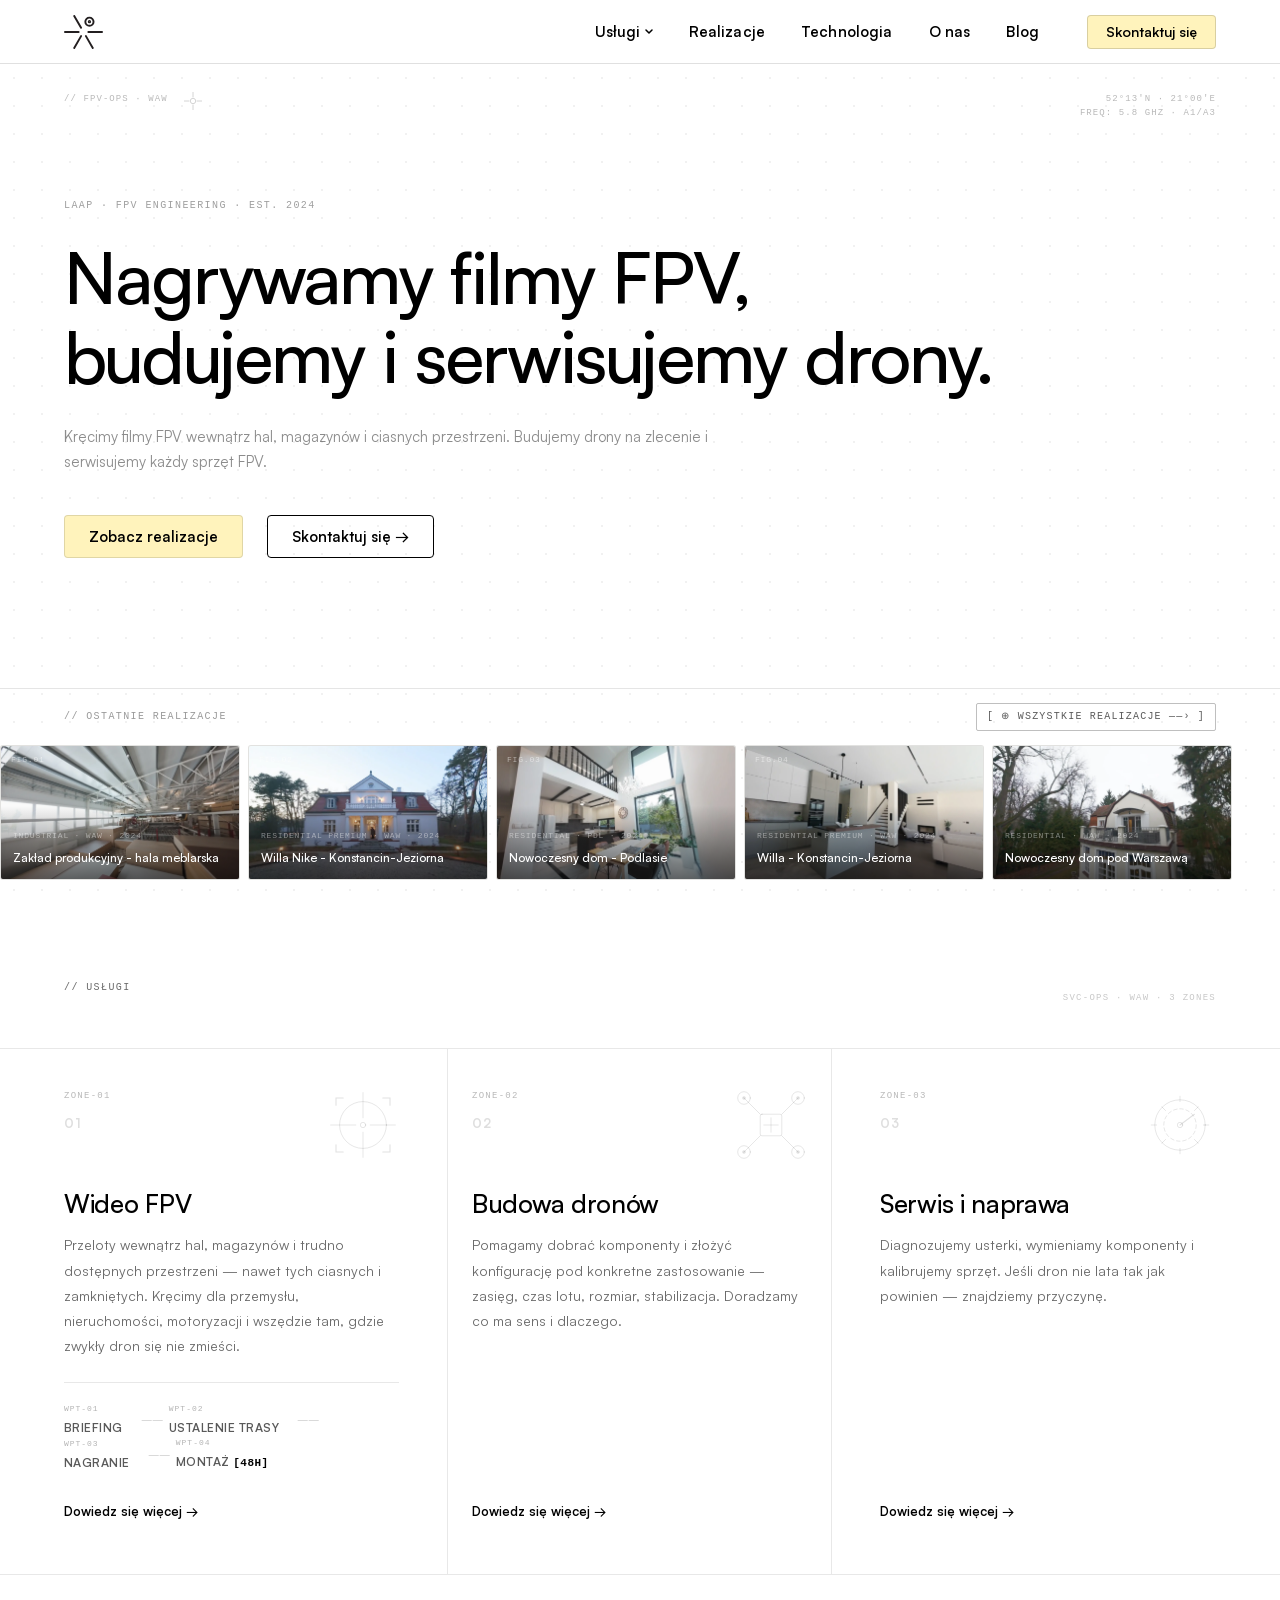
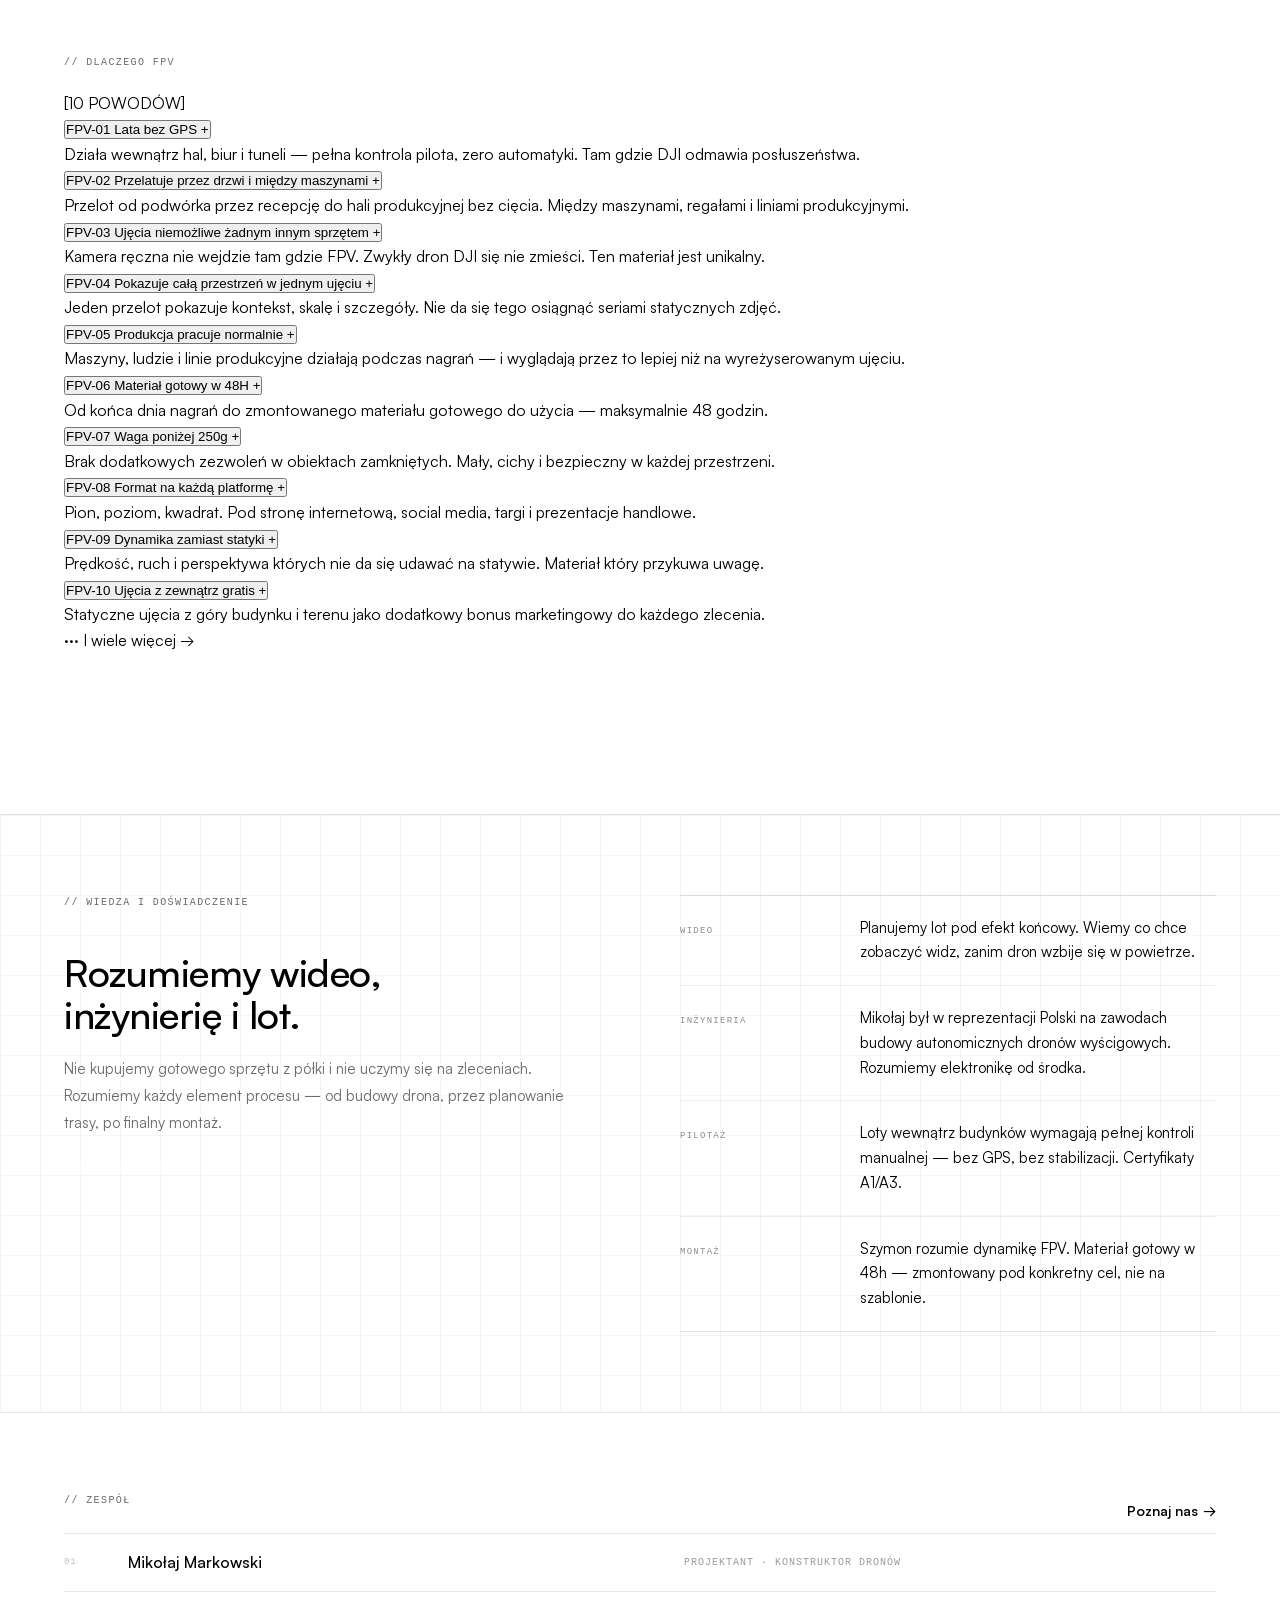
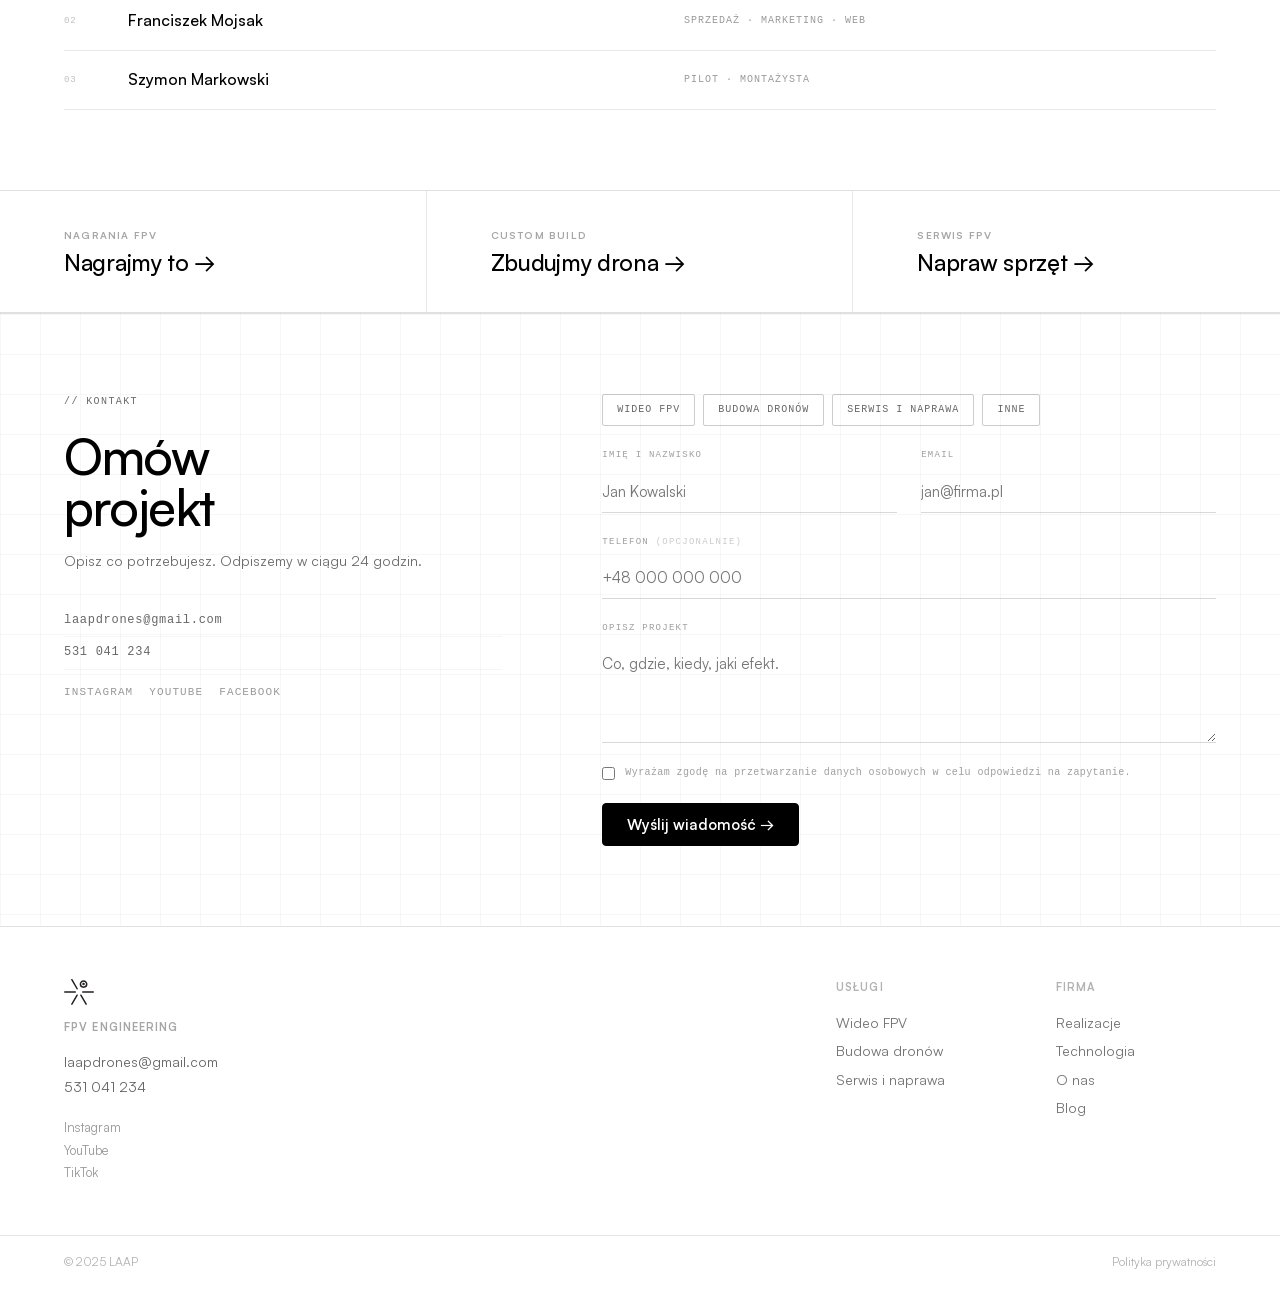
==== commit c7d78c8f: "Update index.html" ====
--- a/pl/index.html
+++ b/pl/index.html
@@ -272,30 +272,125 @@
     <!-- ========== DLACZEGO FPV ========== -->
     <section class="why-fpv-section">
       <div class="inner">
-        <p class="section__eyebrow">// Dlaczego FPV</p>
-        <div class="why-fpv__body">
-          <div class="why-fpv__statement">
-            <p class="why-fpv__big">Zwykły dron nie wleci do hali.<br>Kamera ręczna nie pokaże całości.<br>Dron FPV robi jedno i drugie.</p>
-            <p class="why-fpv__sub">Małe drony FPV ważące poniżej 250g latają bez GPS — działają wewnątrz budynków tam gdzie większy sprzęt odmawia posłuszeństwa. Pełna kontrola pilota, pełna swoboda ruchu.</p>
-          </div>
-          <div class="why-fpv__points">
-            <div class="why-fpv__point">
-              <span class="why-fpv__point-id">01</span>
-              <p>Przelatuje między maszynami, przez drzwi, wzdłuż linii produkcyjnych — bez cięcia.</p>
-            </div>
-            <div class="why-fpv__point">
-              <span class="why-fpv__point-id">02</span>
-              <p>Dynamiczne ujęcia niemożliwe do wykonania żadnym innym sprzętem.</p>
-            </div>
-            <div class="why-fpv__point">
-              <span class="why-fpv__point-id">03</span>
-              <p>Pokazuje cały obiekt w krótkim czasie — w pionie i poziomie, na social media, targi i prezentacje.</p>
-            </div>
-            <div class="why-fpv__point">
-              <span class="why-fpv__point-id">04</span>
-              <p>Produkcja może normalnie pracować. Nagranie zajmuje kilka godzin, materiał jest gotowy w 48h.</p>
-            </div>
-          </div>
+        <div class="why-fpv-header">
+          <p class="section__eyebrow">// Dlaczego FPV</p>
+          <span class="why-fpv-count">[10 POWODÓW]</span>
+        </div>
+        <div class="why-fpv-grid">
+
+          <div class="why-fpv-col">
+            <div class="fpv-item">
+              <button class="fpv-item__top" aria-expanded="false">
+                <span class="fpv-item__id">FPV-01</span>
+                <span class="fpv-item__label">Lata bez GPS</span>
+                <span class="fpv-item__plus">+</span>
+              </button>
+              <div class="fpv-item__body">
+                <p>Działa wewnątrz hal, biur i tuneli — pełna kontrola pilota, zero automatyki. Tam gdzie DJI odmawia posłuszeństwa.</p>
+              </div>
+            </div>
+            <div class="fpv-item">
+              <button class="fpv-item__top" aria-expanded="false">
+                <span class="fpv-item__id">FPV-02</span>
+                <span class="fpv-item__label">Przelatuje przez drzwi i między maszynami</span>
+                <span class="fpv-item__plus">+</span>
+              </button>
+              <div class="fpv-item__body">
+                <p>Przelot od podwórka przez recepcję do hali produkcyjnej bez cięcia. Między maszynami, regałami i liniami produkcyjnymi.</p>
+              </div>
+            </div>
+            <div class="fpv-item">
+              <button class="fpv-item__top" aria-expanded="false">
+                <span class="fpv-item__id">FPV-03</span>
+                <span class="fpv-item__label">Ujęcia niemożliwe żadnym innym sprzętem</span>
+                <span class="fpv-item__plus">+</span>
+              </button>
+              <div class="fpv-item__body">
+                <p>Kamera ręczna nie wejdzie tam gdzie FPV. Zwykły dron DJI się nie zmieści. Ten materiał jest unikalny.</p>
+              </div>
+            </div>
+            <div class="fpv-item">
+              <button class="fpv-item__top" aria-expanded="false">
+                <span class="fpv-item__id">FPV-04</span>
+                <span class="fpv-item__label">Pokazuje całą przestrzeń w jednym ujęciu</span>
+                <span class="fpv-item__plus">+</span>
+              </button>
+              <div class="fpv-item__body">
+                <p>Jeden przelot pokazuje kontekst, skalę i szczegóły. Nie da się tego osiągnąć seriami statycznych zdjęć.</p>
+              </div>
+            </div>
+            <div class="fpv-item">
+              <button class="fpv-item__top" aria-expanded="false">
+                <span class="fpv-item__id">FPV-05</span>
+                <span class="fpv-item__label">Produkcja pracuje normalnie</span>
+                <span class="fpv-item__plus">+</span>
+              </button>
+              <div class="fpv-item__body">
+                <p>Maszyny, ludzie i linie produkcyjne działają podczas nagrań — i wyglądają przez to lepiej niż na wyreżyserowanym ujęciu.</p>
+              </div>
+            </div>
+          </div>
+
+          <div class="why-fpv-col">
+            <div class="fpv-item">
+              <button class="fpv-item__top" aria-expanded="false">
+                <span class="fpv-item__id">FPV-06</span>
+                <span class="fpv-item__label">Materiał gotowy w 48H</span>
+                <span class="fpv-item__plus">+</span>
+              </button>
+              <div class="fpv-item__body">
+                <p>Od końca dnia nagrań do zmontowanego materiału gotowego do użycia — maksymalnie 48 godzin.</p>
+              </div>
+            </div>
+            <div class="fpv-item">
+              <button class="fpv-item__top" aria-expanded="false">
+                <span class="fpv-item__id">FPV-07</span>
+                <span class="fpv-item__label">Waga poniżej 250g</span>
+                <span class="fpv-item__plus">+</span>
+              </button>
+              <div class="fpv-item__body">
+                <p>Brak dodatkowych zezwoleń w obiektach zamkniętych. Mały, cichy i bezpieczny w każdej przestrzeni.</p>
+              </div>
+            </div>
+            <div class="fpv-item">
+              <button class="fpv-item__top" aria-expanded="false">
+                <span class="fpv-item__id">FPV-08</span>
+                <span class="fpv-item__label">Format na każdą platformę</span>
+                <span class="fpv-item__plus">+</span>
+              </button>
+              <div class="fpv-item__body">
+                <p>Pion, poziom, kwadrat. Pod stronę internetową, social media, targi i prezentacje handlowe.</p>
+              </div>
+            </div>
+            <div class="fpv-item">
+              <button class="fpv-item__top" aria-expanded="false">
+                <span class="fpv-item__id">FPV-09</span>
+                <span class="fpv-item__label">Dynamika zamiast statyki</span>
+                <span class="fpv-item__plus">+</span>
+              </button>
+              <div class="fpv-item__body">
+                <p>Prędkość, ruch i perspektywa których nie da się udawać na statywie. Materiał który przykuwa uwagę.</p>
+              </div>
+            </div>
+            <div class="fpv-item">
+              <button class="fpv-item__top" aria-expanded="false">
+                <span class="fpv-item__id">FPV-10</span>
+                <span class="fpv-item__label">Ujęcia z zewnątrz gratis</span>
+                <span class="fpv-item__plus">+</span>
+              </button>
+              <div class="fpv-item__body">
+                <p>Statyczne ujęcia z góry budynku i terenu jako dodatkowy bonus marketingowy do każdego zlecenia.</p>
+              </div>
+            </div>
+            <a class="fpv-item fpv-item--more" href="wideo-fpv.html">
+              <div class="fpv-item__top">
+                <span class="fpv-item__id">···</span>
+                <span class="fpv-item__label">I wiele więcej</span>
+                <span class="fpv-item__plus">→</span>
+              </div>
+            </a>
+          </div>
+
         </div>
       </div>
     </section>
--- a/css/styles.css
+++ b/css/styles.css
@@ -991,6 +991,98 @@
 .in-progress__back:hover { color: var(--black); }
 
 /* =============================================
+   SERVICES — technical 3-col grid
+   ============================================= */
+
+.services-header {
+  display: flex;
+  align-items: center;
+  justify-content: space-between;
+  padding-bottom: 0;
+  margin-bottom: 0 !important;
+}
+
+.services-coord {
+  font-family: 'Courier New', monospace;
+  font-size: 9px; letter-spacing: 0.14em;
+  text-transform: uppercase;
+  color: rgba(0,0,0,0.22);
+}
+
+.services-grid {
+  display: grid;
+  grid-template-columns: repeat(3, 1fr);
+  margin-top: 32px;
+  border-top: 1px solid var(--border);
+  margin-bottom: 0 !important;
+}
+
+.service-card {
+  padding: 40px 48px 52px 0;
+  border-right: 1px solid var(--border);
+  display: flex;
+  flex-direction: column;
+}
+.service-card:nth-child(2) { padding: 40px 24px 52px; }
+.service-card:last-child   { border-right: none; padding: 40px 0 52px 48px; }
+
+.service-card__head {
+  display: flex;
+  justify-content: space-between;
+  align-items: flex-start;
+  margin-bottom: 28px;
+}
+
+.service-card__meta {
+  display: flex; flex-direction: column; gap: 10px;
+}
+
+.service-card__zone {
+  font-family: 'Courier New', monospace;
+  font-size: 9px; letter-spacing: 0.14em;
+  text-transform: uppercase;
+  color: rgba(0,0,0,0.28);
+}
+
+.service-card__num {
+  font-size: 13px; font-weight: 700;
+  letter-spacing: 0.08em;
+  color: rgba(0,0,0,0.13);
+}
+
+.service-card__icon {
+  width: 72px; height: 72px;
+  color: rgba(0,0,0,0.12);
+  flex-shrink: 0;
+}
+
+.service-card__title {
+  font-size: clamp(22px, 2vw, 30px);
+  font-weight: 500; letter-spacing: -0.3px;
+  line-height: 1.15; margin-bottom: 14px;
+  color: var(--black);
+}
+
+.service-card__text {
+  font-size: 14px; line-height: 1.8;
+  color: var(--gray); flex-grow: 1;
+}
+
+.service-card .service-process {
+  margin-top: 24px; padding-top: 20px;
+  border-top: 1px solid var(--border);
+}
+
+.service-card__link {
+  display: inline-flex; align-items: center; gap: 5px;
+  font-size: 13px; font-weight: 600;
+  color: var(--black);
+  margin-top: 28px; align-self: flex-start;
+  transition: gap 0.2s;
+}
+.service-card__link:hover { gap: 9px; }
+
+/* =============================================
    DLACZEGO FPV
    ============================================= */
 
@@ -1108,6 +1200,11 @@
   .contact-section__left   { position: static; }
   .footer__inner           { grid-template-columns: 1fr 1fr; gap: 40px; }
   .cta-strip__item         { padding: 28px 32px; }
+  .services-grid           { grid-template-columns: 1fr; }
+  .service-card,
+  .service-card:nth-child(2),
+  .service-card:last-child { padding: 36px 0; border-right: none; border-bottom: 1px solid var(--border); }
+  .service-card:last-child { border-bottom: none; }
 }
 
 @media (max-width: 900px) {
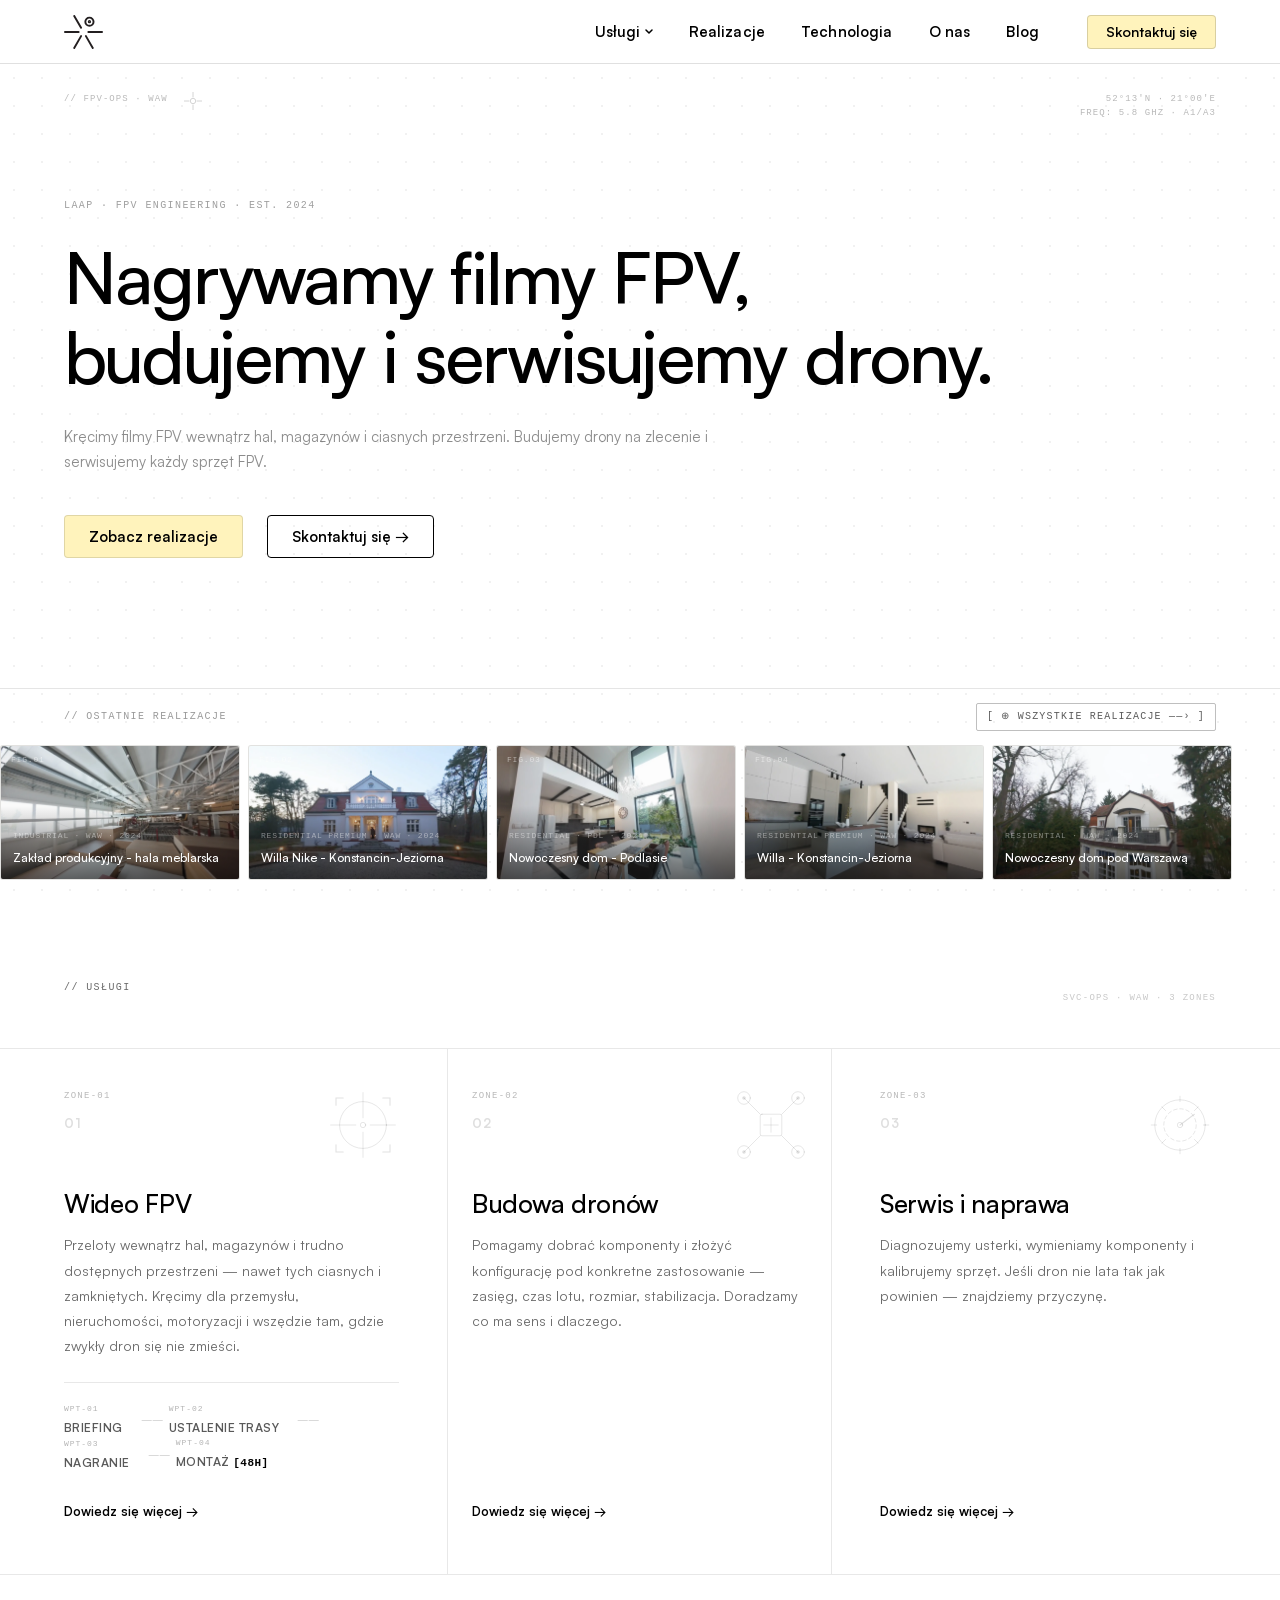
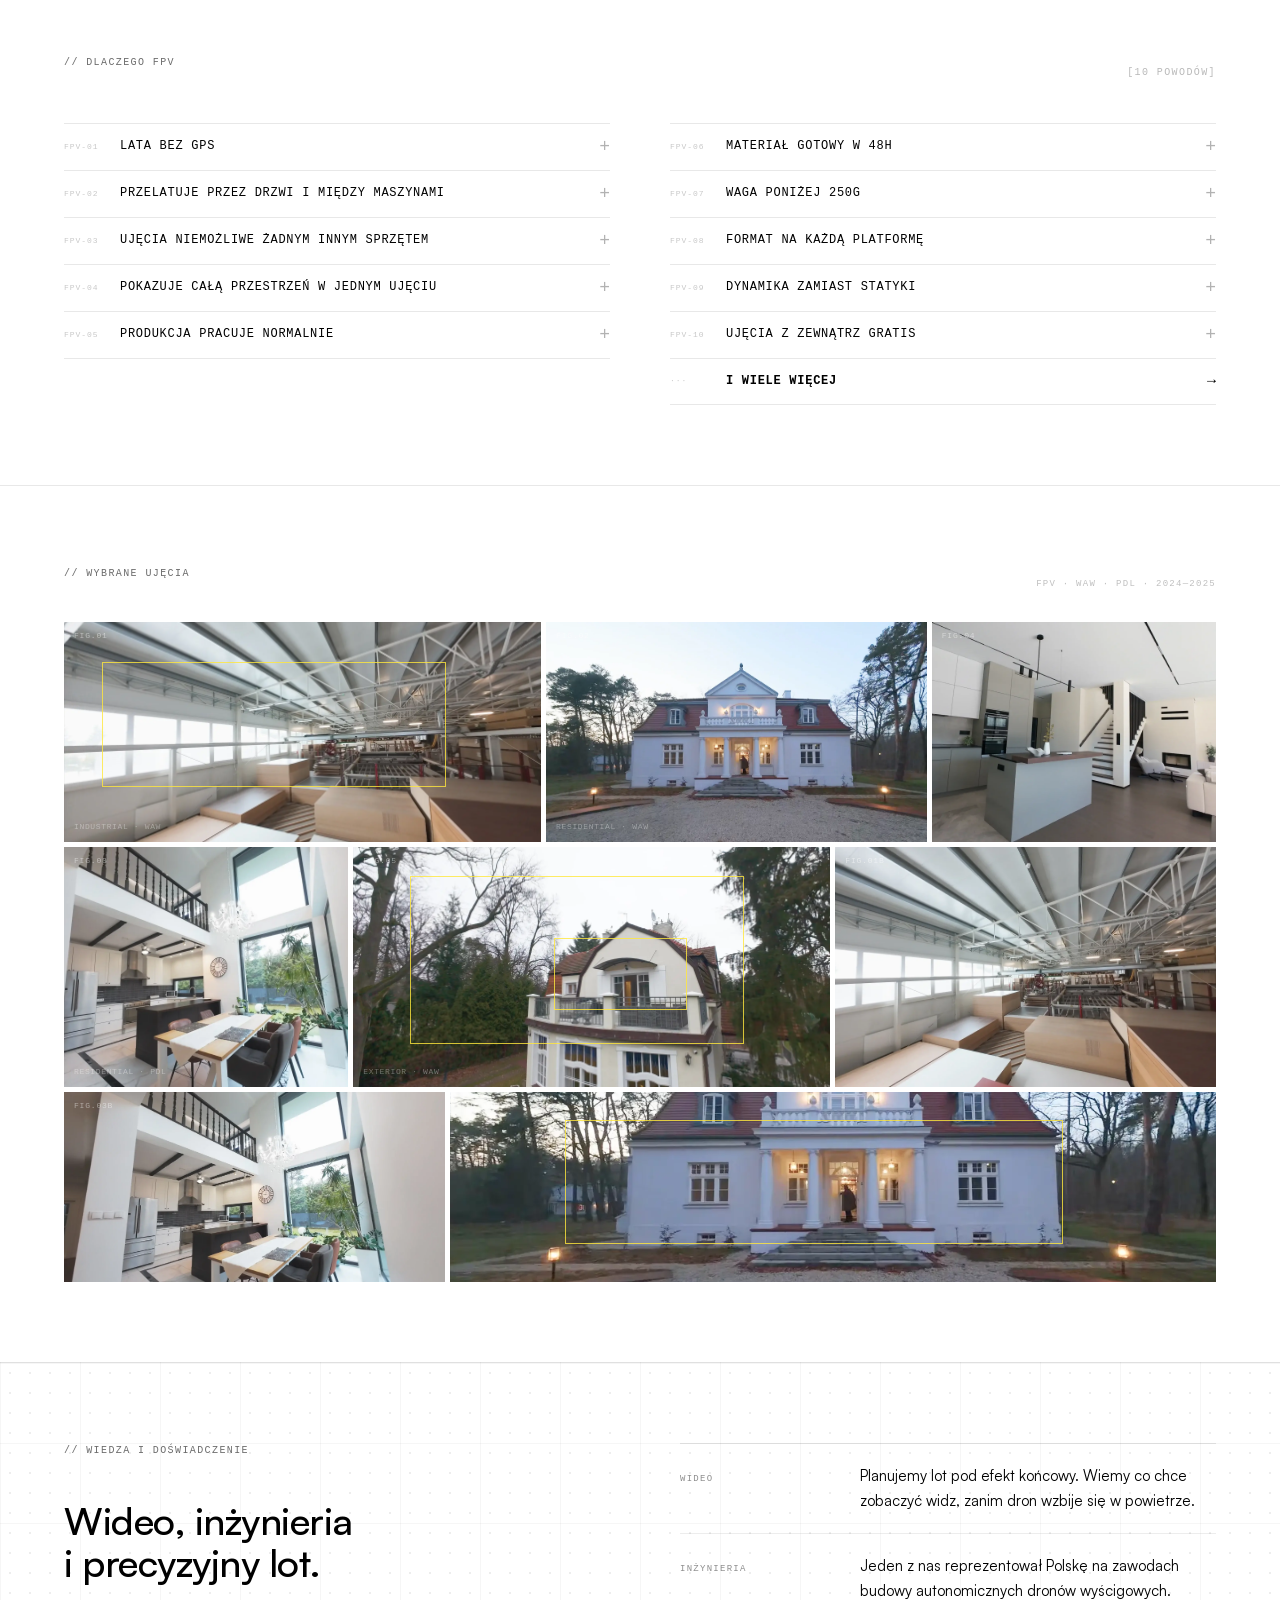
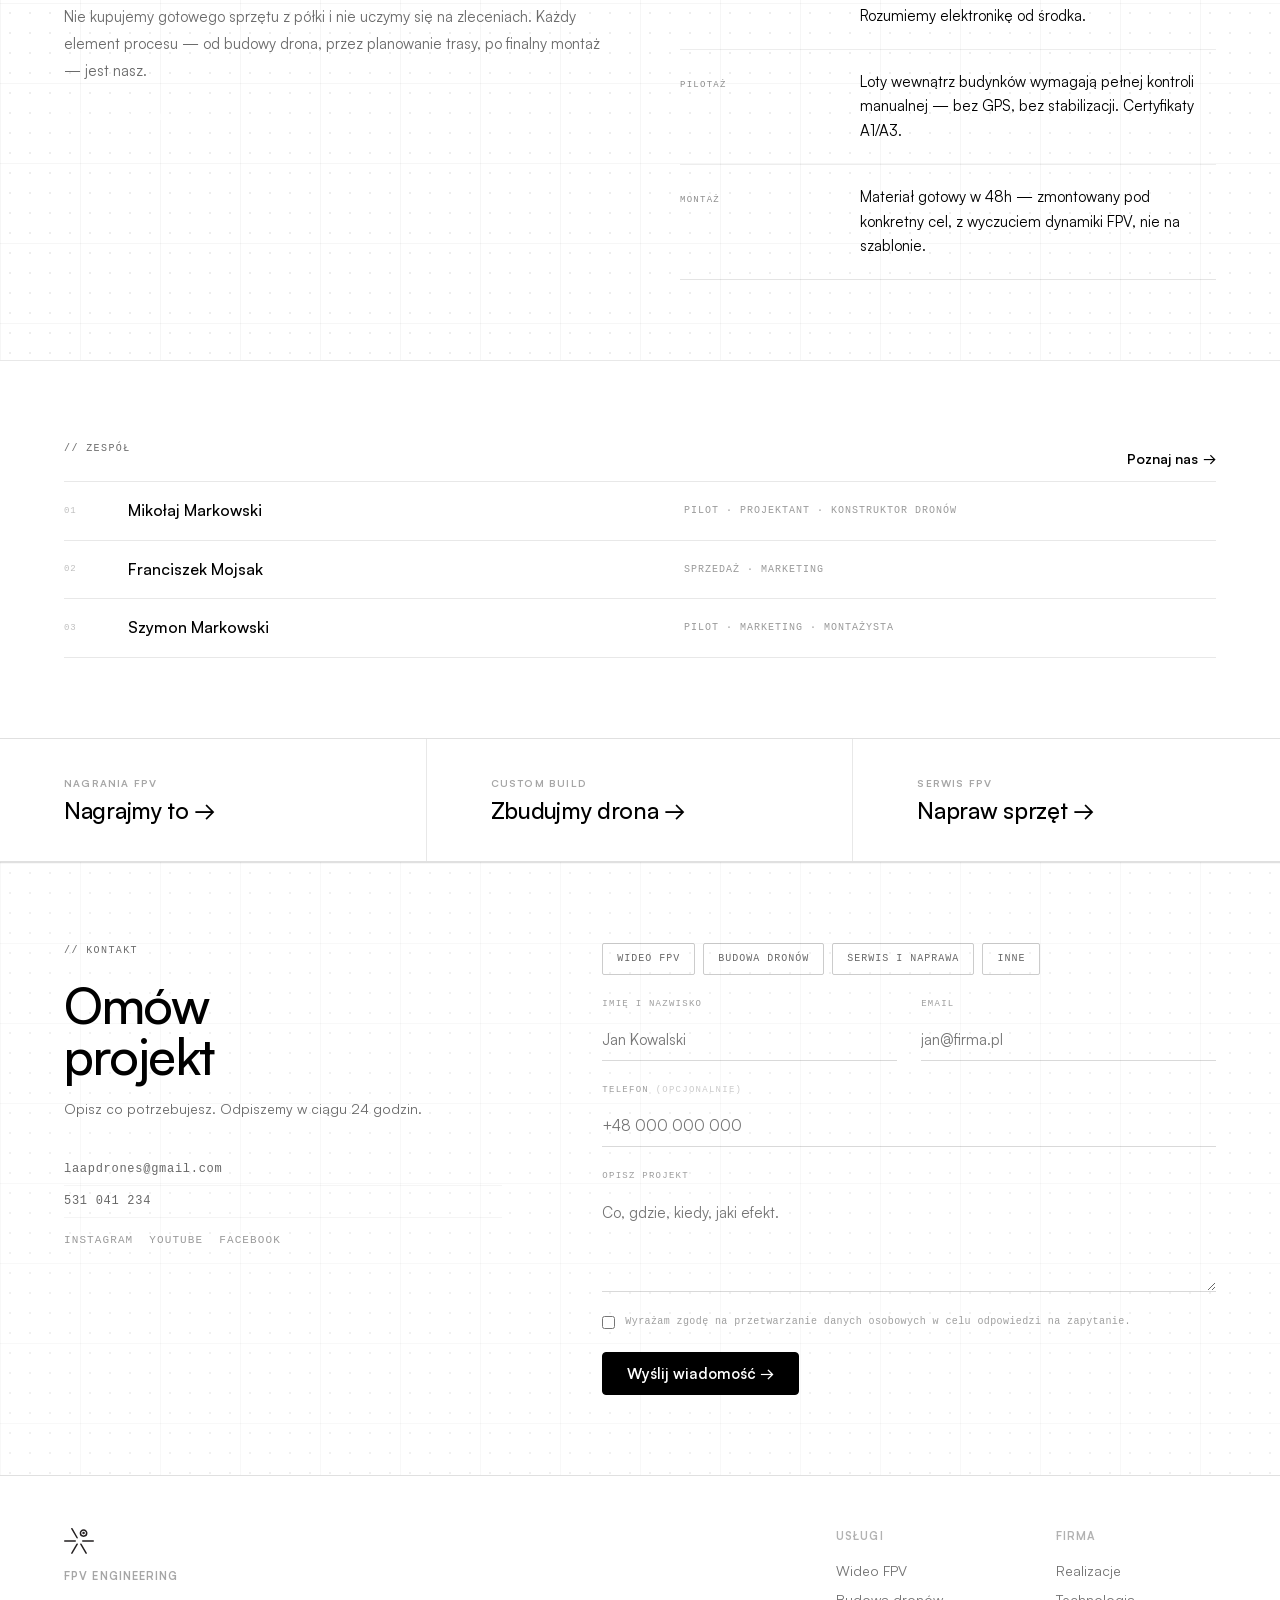
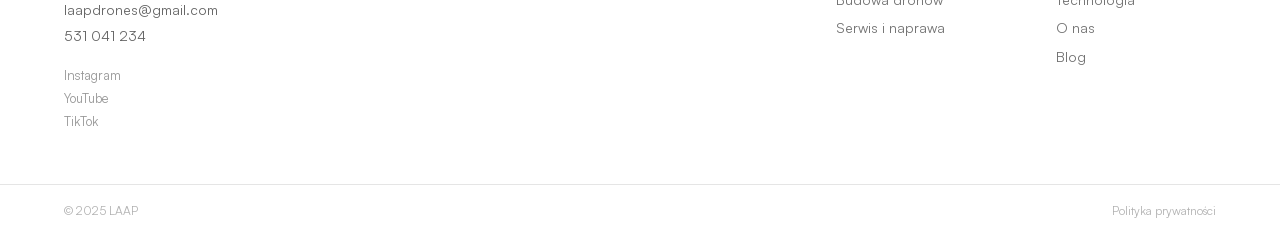
==== commit da977983: "Update index.html" ====
--- a/pl/index.html
+++ b/pl/index.html
@@ -395,13 +395,72 @@
       </div>
     </section>
 
+    <!-- ========== GALERIA ========== -->
+    <section class="gallery-section">
+      <div class="gallery-header inner">
+        <p class="section__eyebrow">// Wybrane ujęcia</p>
+        <span class="gallery-anno">FPV · WAW · PDL · 2024—2025</span>
+      </div>
+      <div class="gallery-grid inner">
+
+        <div class="gallery-cell g-a">
+          <div class="gallery-bg" style="background-image:url('../img/hala-produkcyjna-wnetrze-dron-fpv.webp')"></div>
+          <span class="gallery-fig">FIG.01</span>
+          <span class="gallery-type">INDUSTRIAL · WAW</span>
+          <div class="gallery-bbox" style="top:18%;left:8%;right:20%;bottom:25%"></div>
+        </div>
+
+        <div class="gallery-cell g-b">
+          <div class="gallery-bg" style="background-image:url('../img/willa-konstancin-wieczor-dron-fpv.webp')"></div>
+          <span class="gallery-fig">FIG.02</span>
+          <span class="gallery-type">RESIDENTIAL · WAW</span>
+        </div>
+
+        <div class="gallery-cell g-c">
+          <div class="gallery-bg" style="background-image:url('../img/nowoczesne-wnetrze-salon-schody-dron-fpv.webp')"></div>
+          <span class="gallery-fig">FIG.04</span>
+        </div>
+
+        <div class="gallery-cell g-d">
+          <div class="gallery-bg" style="background-image:url('../img/nowoczesny-dom-jadalnia-dron-fpv.webp')"></div>
+          <span class="gallery-fig">FIG.03</span>
+          <span class="gallery-type">RESIDENTIAL · PDL</span>
+        </div>
+
+        <div class="gallery-cell g-e">
+          <div class="gallery-bg" style="background-image:url('../img/willa-konstancin-zewnatrz-dron-fpv.webp')"></div>
+          <span class="gallery-fig">FIG.05</span>
+          <span class="gallery-type">EXTERIOR · WAW</span>
+          <div class="gallery-bbox" style="top:12%;left:12%;right:18%;bottom:18%"></div>
+          <div class="gallery-bbox" style="top:38%;left:42%;right:30%;bottom:32%"></div>
+        </div>
+
+        <div class="gallery-cell g-f">
+          <div class="gallery-bg" style="background-image:url('../img/hala-produkcyjna-wnetrze-dron-fpv.webp');background-position:75% center"></div>
+          <span class="gallery-fig">FIG.01b</span>
+        </div>
+
+        <div class="gallery-cell g-g">
+          <div class="gallery-bg" style="background-image:url('../img/nowoczesny-dom-jadalnia-dron-fpv.webp');background-position:center 20%"></div>
+          <span class="gallery-fig">FIG.03b</span>
+        </div>
+
+        <div class="gallery-cell g-h">
+          <div class="gallery-bg" style="background-image:url('../img/willa-konstancin-wieczor-dron-fpv.webp');background-position:center 70%"></div>
+          <span class="gallery-fig">FIG.02b</span>
+          <div class="gallery-bbox" style="top:15%;left:15%;right:20%;bottom:20%"></div>
+        </div>
+
+      </div>
+    </section>
+
     <!-- ========== WIEDZA I DOŚWIADCZENIE ========== -->
     <section class="tech-section">
       <div class="tech-section__inner inner">
         <div class="tech-section__header">
           <p class="section__eyebrow">// Wiedza i doświadczenie</p>
-          <h2 class="tech-section__title">Rozumiemy wideo,<br>inżynierię i lot.</h2>
-          <p class="tech-section__sub">Nie kupujemy gotowego sprzętu z półki i nie uczymy się na zleceniach. Rozumiemy każdy element procesu — od budowy drona, przez planowanie trasy, po finalny montaż.</p>
+          <h2 class="tech-section__title">Wideo, inżynieria<br>i precyzyjny lot.</h2>
+          <p class="tech-section__sub">Nie kupujemy gotowego sprzętu z półki i nie uczymy się na zleceniach. Każdy element procesu — od budowy drona, przez planowanie trasy, po finalny montaż — jest nasz.</p>
           <a class="link-arrow link-arrow--light" href="technologia.html">Więcej o technologii <span>→</span></a>
         </div>
         <div class="tech-items">
@@ -411,7 +470,7 @@
           </div>
           <div class="tech-item">
             <span class="tech-item__label">Inżynieria</span>
-            <span class="tech-item__value">Mikołaj był w reprezentacji Polski na zawodach budowy autonomicznych dronów wyścigowych. Rozumiemy elektronikę od środka.</span>
+            <span class="tech-item__value">Jeden z nas reprezentował Polskę na zawodach budowy autonomicznych dronów wyścigowych. Rozumiemy elektronikę od środka.</span>
           </div>
           <div class="tech-item">
             <span class="tech-item__label">Pilotaż</span>
@@ -419,7 +478,7 @@
           </div>
           <div class="tech-item">
             <span class="tech-item__label">Montaż</span>
-            <span class="tech-item__value">Szymon rozumie dynamikę FPV. Materiał gotowy w 48h — zmontowany pod konkretny cel, nie na szablonie.</span>
+            <span class="tech-item__value">Materiał gotowy w 48h — zmontowany pod konkretny cel, z wyczuciem dynamiki FPV, nie na szablonie.</span>
           </div>
         </div>
       </div>
@@ -436,17 +495,17 @@
           <div class="team-row">
             <span class="team-row__num">01</span>
             <span class="team-row__name">Mikołaj Markowski</span>
-            <span class="team-row__role">Projektant · Konstruktor dronów</span>
+            <span class="team-row__role">Pilot · Projektant · Konstruktor dronów</span>
           </div>
           <div class="team-row">
             <span class="team-row__num">02</span>
             <span class="team-row__name">Franciszek Mojsak</span>
-            <span class="team-row__role">Sprzedaż · Marketing · Web</span>
+            <span class="team-row__role">Sprzedaż · Marketing</span>
           </div>
           <div class="team-row">
             <span class="team-row__num">03</span>
             <span class="team-row__name">Szymon Markowski</span>
-            <span class="team-row__role">Pilot · Montażysta</span>
+            <span class="team-row__role">Pilot · Marketing · Montażysta</span>
           </div>
         </div>
       </div>
--- a/css/styles.css
+++ b/css/styles.css
@@ -693,9 +693,10 @@
   margin-top: 80px;
   background: var(--white);
   background-image:
-    linear-gradient(rgba(0,0,0,0.04) 1px, transparent 1px),
-    linear-gradient(90deg, rgba(0,0,0,0.04) 1px, transparent 1px);
-  background-size: 40px 40px;
+    radial-gradient(circle, rgba(0,0,0,0.07) 1px, transparent 1px),
+    linear-gradient(rgba(0,0,0,0.035) 1px, transparent 1px),
+    linear-gradient(90deg, rgba(0,0,0,0.035) 1px, transparent 1px);
+  background-size: 20px 20px, 80px 80px, 80px 80px;
   border-top: 1px solid rgba(0,0,0,0.12);
   padding: 80px 0;
   color: var(--black);
@@ -793,9 +794,10 @@
   padding: 80px 0;
   background: var(--white);
   background-image:
-    linear-gradient(rgba(0,0,0,0.03) 1px, transparent 1px),
-    linear-gradient(90deg, rgba(0,0,0,0.03) 1px, transparent 1px);
-  background-size: 40px 40px;
+    radial-gradient(circle, rgba(0,0,0,0.06) 1px, transparent 1px),
+    linear-gradient(rgba(0,0,0,0.028) 1px, transparent 1px),
+    linear-gradient(90deg, rgba(0,0,0,0.028) 1px, transparent 1px);
+  background-size: 20px 20px, 80px 80px, 80px 80px;
   border-top: 1px solid rgba(0,0,0,0.12);
 }
 
@@ -1083,7 +1085,7 @@
 .service-card__link:hover { gap: 9px; }
 
 /* =============================================
-   DLACZEGO FPV
+   DLACZEGO FPV — accordion
    ============================================= */
 
 .why-fpv-section {
@@ -1091,51 +1093,129 @@
   border-top: 1px solid var(--border);
 }
 
-.why-fpv__body {
+.why-fpv-header {
+  display: flex;
+  align-items: center;
+  justify-content: space-between;
+  margin-bottom: 32px;
+}
+
+.why-fpv-count {
+  font-family: 'Courier New', monospace;
+  font-size: 10px; letter-spacing: 0.14em;
+  color: rgba(0,0,0,0.28);
+}
+
+.why-fpv-grid {
   display: grid;
   grid-template-columns: 1fr 1fr;
-  gap: 80px;
-  align-items: start;
-  margin-top: 36px;
-}
-
-.why-fpv__big {
-  font-size: clamp(20px, 2vw, 28px);
-  font-weight: 400;
-  line-height: 1.55;
-  letter-spacing: -0.3px;
-  color: var(--black);
-  margin-bottom: 20px;
-}
-
-.why-fpv__sub {
-  font-size: 14px;
-  line-height: 1.8;
-  color: var(--gray);
-  max-width: 480px;
-}
-
-.why-fpv__points { display: flex; flex-direction: column; }
-
-.why-fpv__point {
+  gap: 0 60px;
+}
+
+.fpv-item { border-top: 1px solid var(--border); display: block; }
+.why-fpv-col .fpv-item:last-child { border-bottom: 1px solid var(--border); }
+
+.fpv-item__top {
+  display: flex; align-items: center; gap: 14px;
+  padding: 14px 0; width: 100%;
+  background: none; border: none; cursor: pointer;
+  text-align: left; font-family: var(--font);
+  transition: opacity 0.15s;
+}
+.fpv-item__top:hover { opacity: 0.65; }
+
+.fpv-item__id {
+  font-family: 'Courier New', monospace;
+  font-size: 8px; letter-spacing: 0.12em;
+  color: rgba(0,0,0,0.22); flex-shrink: 0; width: 42px;
+}
+
+.fpv-item__label {
+  font-family: 'Courier New', monospace;
+  font-size: 12px; font-weight: 400;
+  letter-spacing: 0.06em; text-transform: uppercase;
+  color: var(--black); flex: 1; line-height: 1.45;
+}
+
+.fpv-item__plus {
+  font-family: 'Courier New', monospace;
+  font-size: 18px; font-weight: 300;
+  color: rgba(0,0,0,0.3); flex-shrink: 0;
+  transition: transform 0.25s, color 0.15s; line-height: 1;
+}
+.fpv-item__top[aria-expanded="true"] .fpv-item__plus {
+  transform: rotate(45deg); color: var(--black);
+}
+
+.fpv-item__body { display: none; padding: 0 0 16px 56px; }
+.fpv-item__body.open { display: block; }
+.fpv-item__body p { font-size: 13px; line-height: 1.75; color: var(--gray); }
+
+.fpv-item--more { text-decoration: none; color: var(--black); }
+.fpv-item--more .fpv-item__label { font-weight: 700; }
+.fpv-item--more .fpv-item__plus { color: var(--black); font-size: 15px; font-weight: 600; }
+.fpv-item--more:hover .fpv-item__top { opacity: 0.55; }
+
+/* =============================================
+   GALERIA — abstract collage
+   ============================================= */
+
+.gallery-section { padding: 80px 0 0; border-top: 1px solid var(--border); }
+
+.gallery-header {
+  display: flex; align-items: center;
+  justify-content: space-between; margin-bottom: 20px;
+}
+
+.gallery-anno {
+  font-family: 'Courier New', monospace;
+  font-size: 9px; letter-spacing: 0.14em;
+  text-transform: uppercase; color: rgba(0,0,0,0.25);
+}
+
+.gallery-grid {
   display: grid;
-  grid-template-columns: 32px 1fr;
-  gap: 16px;
-  padding: 18px 0;
-  border-top: 1px solid var(--border);
-  align-items: start;
-}
-.why-fpv__point:last-child { border-bottom: 1px solid var(--border); }
-
-.why-fpv__point-id {
-  font-family: 'Courier New', monospace;
-  font-size: 9px; letter-spacing: 0.1em;
-  color: rgba(0,0,0,0.28); padding-top: 3px;
-}
-
-.why-fpv__point p {
-  font-size: 14px; line-height: 1.7;
-  color: var(--gray);
+  grid-template-columns: repeat(12, 1fr);
+  grid-template-rows: 220px 240px 190px;
+  gap: 5px;
+}
+
+/* Grid placement */
+.g-a { grid-column: 1 / 6;  grid-row: 1; }
+.g-b { grid-column: 6 / 10; grid-row: 1; }
+.g-c { grid-column: 10 / 13; grid-row: 1; }
+.g-d { grid-column: 1 / 4;  grid-row: 2; }
+.g-e { grid-column: 4 / 9;  grid-row: 2; }
+.g-f { grid-column: 9 / 13; grid-row: 2; }
+.g-g { grid-column: 1 / 5;  grid-row: 3; }
+.g-h { grid-column: 5 / 13; grid-row: 3; }
+
+.gallery-cell { position: relative; overflow: hidden; background: var(--light); }
+
+.gallery-bg {
+  position: absolute; inset: 0;
+  background-size: cover; background-position: center;
+  transition: transform 0.6s ease;
+}
+.gallery-cell:hover .gallery-bg { transform: scale(1.04); }
+
+.gallery-fig {
+  position: absolute; top: 8px; left: 10px; z-index: 2;
+  font-family: 'Courier New', monospace;
+  font-size: 8px; letter-spacing: 0.1em; text-transform: uppercase;
+  color: rgba(255,255,255,0.45);
+}
+
+.gallery-type {
+  position: absolute; bottom: 8px; left: 10px; z-index: 2;
+  font-family: 'Courier New', monospace;
+  font-size: 8px; letter-spacing: 0.08em; text-transform: uppercase;
+  color: rgba(255,255,255,0.35);
+}
+
+.gallery-bbox {
+  position: absolute; z-index: 2; pointer-events: none;
+  border: 1px solid rgba(255, 232, 60, 0.8);
 }
 
 /* =============================================
@@ -1201,6 +1281,10 @@
   .footer__inner           { grid-template-columns: 1fr 1fr; gap: 40px; }
   .cta-strip__item         { padding: 28px 32px; }
   .services-grid           { grid-template-columns: 1fr; }
+  .gallery-grid            { grid-template-columns: repeat(6, 1fr); grid-template-rows: 180px 160px 160px; }
+  .g-a { grid-column: 1/4; } .g-b { grid-column: 4/7; } .g-c { display: none; }
+  .g-d { grid-column: 1/3; } .g-e { grid-column: 3/7; } .g-f { display: none; }
+  .g-g { grid-column: 1/4; } .g-h { grid-column: 4/7; }
   .service-card,
   .service-card:nth-child(2),
   .service-card:last-child { padding: 36px 0; border-right: none; border-bottom: 1px solid var(--border); }
@@ -1225,7 +1309,7 @@
   .footer__inner    { grid-template-columns: 1fr; gap: 32px; }
   .footer__bottom   { flex-direction: column; gap: 8px; }
   .tech-item        { grid-template-columns: 1fr; gap: 6px; }
-  .why-fpv__body    { grid-template-columns: 1fr; gap: 40px; }
+  .why-fpv-grid     { grid-template-columns: 1fr; gap: 0; }
   .team-row         { grid-template-columns: 32px 1fr; gap: 16px; }
   .team-row__role   { display: none; }
 }
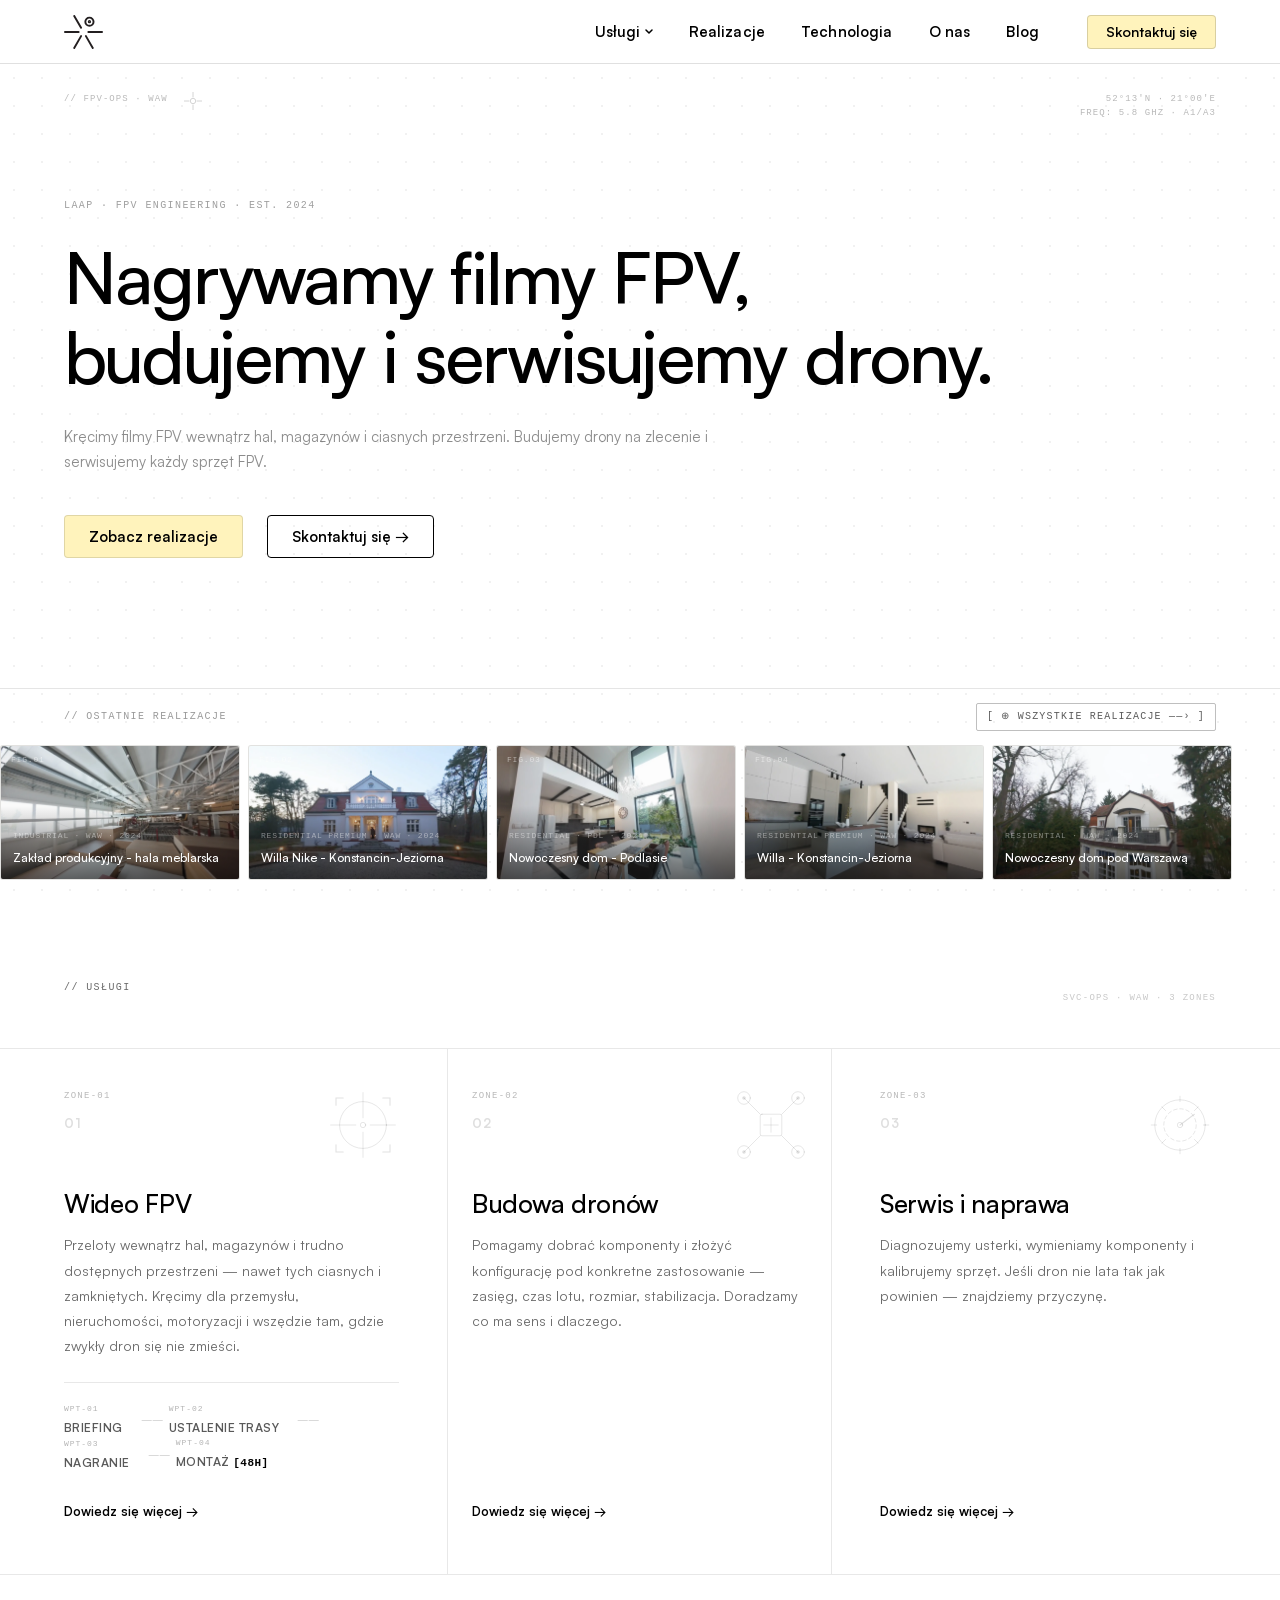
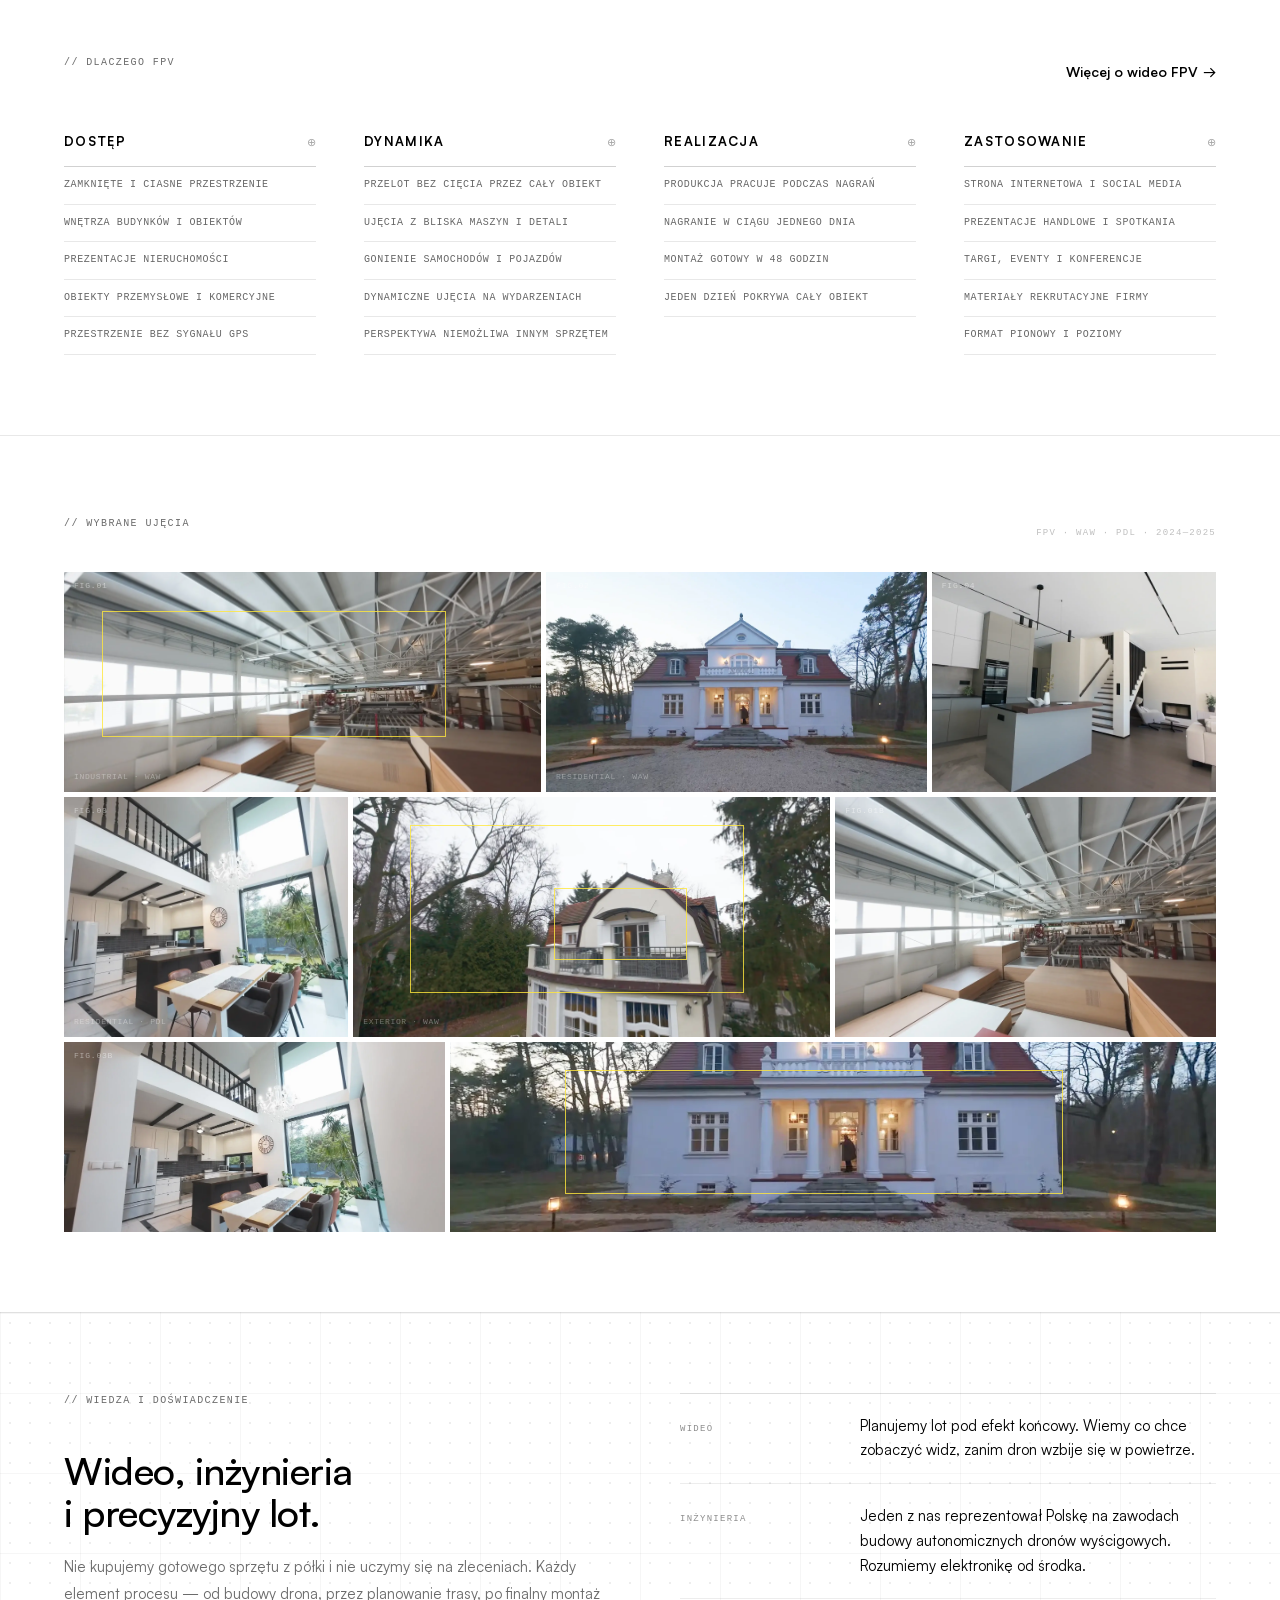
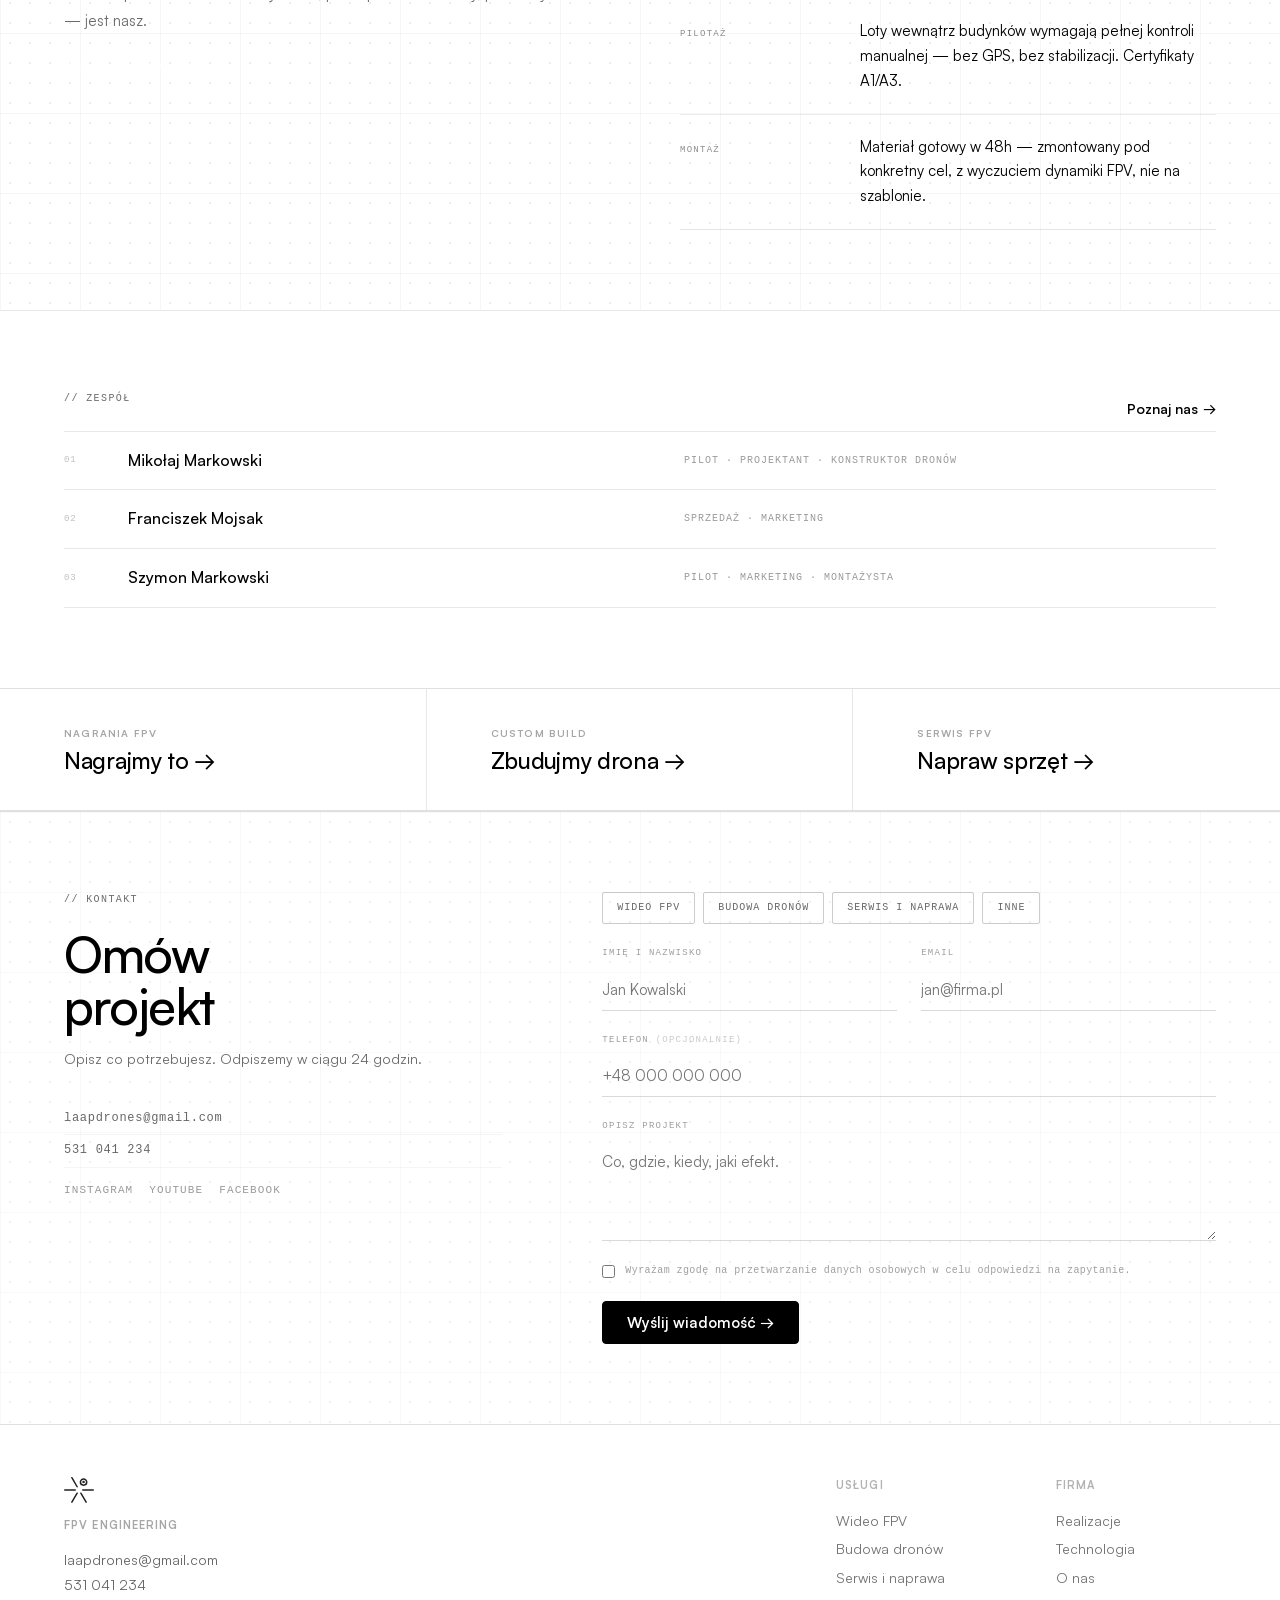
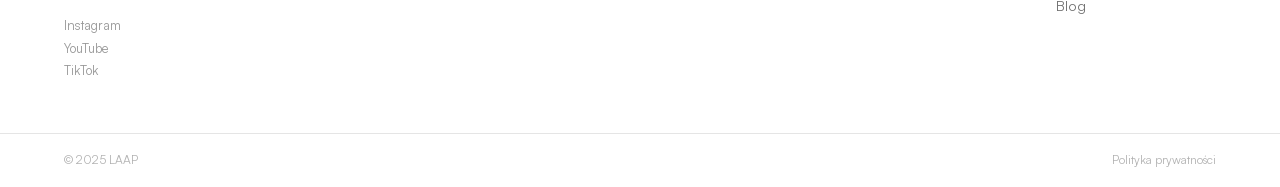
==== commit 09fb0837: "Update index.html" ====
--- a/pl/index.html
+++ b/pl/index.html
@@ -274,121 +274,55 @@
       <div class="inner">
         <div class="why-fpv-header">
           <p class="section__eyebrow">// Dlaczego FPV</p>
-          <span class="why-fpv-count">[10 POWODÓW]</span>
-        </div>
-        <div class="why-fpv-grid">
-
-          <div class="why-fpv-col">
-            <div class="fpv-item">
-              <button class="fpv-item__top" aria-expanded="false">
-                <span class="fpv-item__id">FPV-01</span>
-                <span class="fpv-item__label">Lata bez GPS</span>
-                <span class="fpv-item__plus">+</span>
-              </button>
-              <div class="fpv-item__body">
-                <p>Działa wewnątrz hal, biur i tuneli — pełna kontrola pilota, zero automatyki. Tam gdzie DJI odmawia posłuszeństwa.</p>
-              </div>
-            </div>
-            <div class="fpv-item">
-              <button class="fpv-item__top" aria-expanded="false">
-                <span class="fpv-item__id">FPV-02</span>
-                <span class="fpv-item__label">Przelatuje przez drzwi i między maszynami</span>
-                <span class="fpv-item__plus">+</span>
-              </button>
-              <div class="fpv-item__body">
-                <p>Przelot od podwórka przez recepcję do hali produkcyjnej bez cięcia. Między maszynami, regałami i liniami produkcyjnymi.</p>
-              </div>
-            </div>
-            <div class="fpv-item">
-              <button class="fpv-item__top" aria-expanded="false">
-                <span class="fpv-item__id">FPV-03</span>
-                <span class="fpv-item__label">Ujęcia niemożliwe żadnym innym sprzętem</span>
-                <span class="fpv-item__plus">+</span>
-              </button>
-              <div class="fpv-item__body">
-                <p>Kamera ręczna nie wejdzie tam gdzie FPV. Zwykły dron DJI się nie zmieści. Ten materiał jest unikalny.</p>
-              </div>
-            </div>
-            <div class="fpv-item">
-              <button class="fpv-item__top" aria-expanded="false">
-                <span class="fpv-item__id">FPV-04</span>
-                <span class="fpv-item__label">Pokazuje całą przestrzeń w jednym ujęciu</span>
-                <span class="fpv-item__plus">+</span>
-              </button>
-              <div class="fpv-item__body">
-                <p>Jeden przelot pokazuje kontekst, skalę i szczegóły. Nie da się tego osiągnąć seriami statycznych zdjęć.</p>
-              </div>
-            </div>
-            <div class="fpv-item">
-              <button class="fpv-item__top" aria-expanded="false">
-                <span class="fpv-item__id">FPV-05</span>
-                <span class="fpv-item__label">Produkcja pracuje normalnie</span>
-                <span class="fpv-item__plus">+</span>
-              </button>
-              <div class="fpv-item__body">
-                <p>Maszyny, ludzie i linie produkcyjne działają podczas nagrań — i wyglądają przez to lepiej niż na wyreżyserowanym ujęciu.</p>
-              </div>
-            </div>
-          </div>
-
-          <div class="why-fpv-col">
-            <div class="fpv-item">
-              <button class="fpv-item__top" aria-expanded="false">
-                <span class="fpv-item__id">FPV-06</span>
-                <span class="fpv-item__label">Materiał gotowy w 48H</span>
-                <span class="fpv-item__plus">+</span>
-              </button>
-              <div class="fpv-item__body">
-                <p>Od końca dnia nagrań do zmontowanego materiału gotowego do użycia — maksymalnie 48 godzin.</p>
-              </div>
-            </div>
-            <div class="fpv-item">
-              <button class="fpv-item__top" aria-expanded="false">
-                <span class="fpv-item__id">FPV-07</span>
-                <span class="fpv-item__label">Waga poniżej 250g</span>
-                <span class="fpv-item__plus">+</span>
-              </button>
-              <div class="fpv-item__body">
-                <p>Brak dodatkowych zezwoleń w obiektach zamkniętych. Mały, cichy i bezpieczny w każdej przestrzeni.</p>
-              </div>
-            </div>
-            <div class="fpv-item">
-              <button class="fpv-item__top" aria-expanded="false">
-                <span class="fpv-item__id">FPV-08</span>
-                <span class="fpv-item__label">Format na każdą platformę</span>
-                <span class="fpv-item__plus">+</span>
-              </button>
-              <div class="fpv-item__body">
-                <p>Pion, poziom, kwadrat. Pod stronę internetową, social media, targi i prezentacje handlowe.</p>
-              </div>
-            </div>
-            <div class="fpv-item">
-              <button class="fpv-item__top" aria-expanded="false">
-                <span class="fpv-item__id">FPV-09</span>
-                <span class="fpv-item__label">Dynamika zamiast statyki</span>
-                <span class="fpv-item__plus">+</span>
-              </button>
-              <div class="fpv-item__body">
-                <p>Prędkość, ruch i perspektywa których nie da się udawać na statywie. Materiał który przykuwa uwagę.</p>
-              </div>
-            </div>
-            <div class="fpv-item">
-              <button class="fpv-item__top" aria-expanded="false">
-                <span class="fpv-item__id">FPV-10</span>
-                <span class="fpv-item__label">Ujęcia z zewnątrz gratis</span>
-                <span class="fpv-item__plus">+</span>
-              </button>
-              <div class="fpv-item__body">
-                <p>Statyczne ujęcia z góry budynku i terenu jako dodatkowy bonus marketingowy do każdego zlecenia.</p>
-              </div>
-            </div>
-            <a class="fpv-item fpv-item--more" href="wideo-fpv.html">
-              <div class="fpv-item__top">
-                <span class="fpv-item__id">···</span>
-                <span class="fpv-item__label">I wiele więcej</span>
-                <span class="fpv-item__plus">→</span>
-              </div>
-            </a>
+          <a class="link-arrow" href="wideo-fpv.html">Więcej o wideo FPV <span>→</span></a>
+        </div>
+        <div class="usp-grid">
+
+          <div class="usp-col">
+            <div class="usp-col__head">
+              <span class="usp-col__title">Dostęp</span>
+              <span class="usp-col__sym">⊕</span>
+            </div>
+            <div class="usp-item">Zamknięte i ciasne przestrzenie</div>
+            <div class="usp-item">Wnętrza budynków i obiektów</div>
+            <div class="usp-item">Prezentacje nieruchomości</div>
+            <div class="usp-item">Obiekty przemysłowe i komercyjne</div>
+            <div class="usp-item">Przestrzenie bez sygnału GPS</div>
+          </div>
+
+          <div class="usp-col">
+            <div class="usp-col__head">
+              <span class="usp-col__title">Dynamika</span>
+              <span class="usp-col__sym">⊕</span>
+            </div>
+            <div class="usp-item">Przelot bez cięcia przez cały obiekt</div>
+            <div class="usp-item">Ujęcia z bliska maszyn i detali</div>
+            <div class="usp-item">Gonienie samochodów i pojazdów</div>
+            <div class="usp-item">Dynamiczne ujęcia na wydarzeniach</div>
+            <div class="usp-item">Perspektywa niemożliwa innym sprzętem</div>
+          </div>
+
+          <div class="usp-col">
+            <div class="usp-col__head">
+              <span class="usp-col__title">Realizacja</span>
+              <span class="usp-col__sym">⊕</span>
+            </div>
+            <div class="usp-item">Produkcja pracuje podczas nagrań</div>
+            <div class="usp-item">Nagranie w ciągu jednego dnia</div>
+            <div class="usp-item">Montaż gotowy w 48 godzin</div>
+            <div class="usp-item">Jeden dzień pokrywa cały obiekt</div>
+          </div>
+
+          <div class="usp-col">
+            <div class="usp-col__head">
+              <span class="usp-col__title">Zastosowanie</span>
+              <span class="usp-col__sym">⊕</span>
+            </div>
+            <div class="usp-item">Strona internetowa i social media</div>
+            <div class="usp-item">Prezentacje handlowe i spotkania</div>
+            <div class="usp-item">Targi, eventy i konferencje</div>
+            <div class="usp-item">Materiały rekrutacyjne firmy</div>
+            <div class="usp-item">Format pionowy i poziomy</div>
           </div>
 
         </div>
--- a/css/styles.css
+++ b/css/styles.css
@@ -356,6 +356,8 @@
   scroll-snap-type: x mandatory;
   scrollbar-width: none;
   padding: 0 var(--pad-h) 20px;
+  max-width: var(--max-w);
+  margin: 0 auto;
   -webkit-overflow-scrolling: touch;
   cursor: grab;
 }
@@ -1085,7 +1087,7 @@
 .service-card__link:hover { gap: 9px; }
 
 /* =============================================
-   DLACZEGO FPV — accordion
+   DLACZEGO FPV — USP 4 kolumny
    ============================================= */
 
 .why-fpv-section {
@@ -1097,64 +1099,44 @@
   display: flex;
   align-items: center;
   justify-content: space-between;
-  margin-bottom: 32px;
-}
-
-.why-fpv-count {
-  font-family: 'Courier New', monospace;
-  font-size: 10px; letter-spacing: 0.14em;
-  color: rgba(0,0,0,0.28);
-}
-
-.why-fpv-grid {
+  margin-bottom: 40px;
+}
+
+.usp-grid {
   display: grid;
-  grid-template-columns: 1fr 1fr;
-  gap: 0 60px;
-}
-
-.fpv-item { border-top: 1px solid var(--border); display: block; }
-.why-fpv-col .fpv-item:last-child { border-bottom: 1px solid var(--border); }
-
-.fpv-item__top {
-  display: flex; align-items: center; gap: 14px;
-  padding: 14px 0; width: 100%;
-  background: none; border: none; cursor: pointer;
-  text-align: left; font-family: var(--font);
-  transition: opacity 0.15s;
-}
-.fpv-item__top:hover { opacity: 0.65; }
-
-.fpv-item__id {
-  font-family: 'Courier New', monospace;
-  font-size: 8px; letter-spacing: 0.12em;
-  color: rgba(0,0,0,0.22); flex-shrink: 0; width: 42px;
-}
-
-.fpv-item__label {
-  font-family: 'Courier New', monospace;
-  font-size: 12px; font-weight: 400;
-  letter-spacing: 0.06em; text-transform: uppercase;
-  color: var(--black); flex: 1; line-height: 1.45;
-}
-
-.fpv-item__plus {
-  font-family: 'Courier New', monospace;
-  font-size: 18px; font-weight: 300;
-  color: rgba(0,0,0,0.3); flex-shrink: 0;
-  transition: transform 0.25s, color 0.15s; line-height: 1;
-}
-.fpv-item__top[aria-expanded="true"] .fpv-item__plus {
-  transform: rotate(45deg); color: var(--black);
-}
-
-.fpv-item__body { display: none; padding: 0 0 16px 56px; }
-.fpv-item__body.open { display: block; }
-.fpv-item__body p { font-size: 13px; line-height: 1.75; color: var(--gray); }
-
-.fpv-item--more { text-decoration: none; color: var(--black); }
-.fpv-item--more .fpv-item__label { font-weight: 700; }
-.fpv-item--more .fpv-item__plus { color: var(--black); font-size: 15px; font-weight: 600; }
-.fpv-item--more:hover .fpv-item__top { opacity: 0.55; }
+  grid-template-columns: repeat(4, 1fr);
+  gap: 0 48px;
+}
+
+.usp-col__head {
+  display: flex;
+  align-items: baseline;
+  justify-content: space-between;
+  padding-bottom: 14px;
+  border-bottom: 1px solid rgba(0,0,0,0.18);
+  margin-bottom: 0;
+}
+
+.usp-col__title {
+  font-size: 13px; font-weight: 700;
+  letter-spacing: 0.1em; text-transform: uppercase;
+  color: var(--black);
+}
+
+.usp-col__sym {
+  font-family: 'Courier New', monospace;
+  font-size: 11px; color: rgba(0,0,0,0.35);
+}
+
+.usp-item {
+  font-family: 'Courier New', monospace;
+  font-size: 10px; letter-spacing: 0.06em;
+  text-transform: uppercase;
+  color: rgba(0,0,0,0.6);
+  padding: 11px 0;
+  border-bottom: 1px solid var(--border);
+  line-height: 1.45;
+}
 
 /* =============================================
    GALERIA — abstract collage
@@ -1309,7 +1291,7 @@
   .footer__inner    { grid-template-columns: 1fr; gap: 32px; }
   .footer__bottom   { flex-direction: column; gap: 8px; }
   .tech-item        { grid-template-columns: 1fr; gap: 6px; }
-  .why-fpv-grid     { grid-template-columns: 1fr; gap: 0; }
+  .usp-grid         { grid-template-columns: repeat(2, 1fr); gap: 40px 40px; }
   .team-row         { grid-template-columns: 32px 1fr; gap: 16px; }
   .team-row__role   { display: none; }
 }
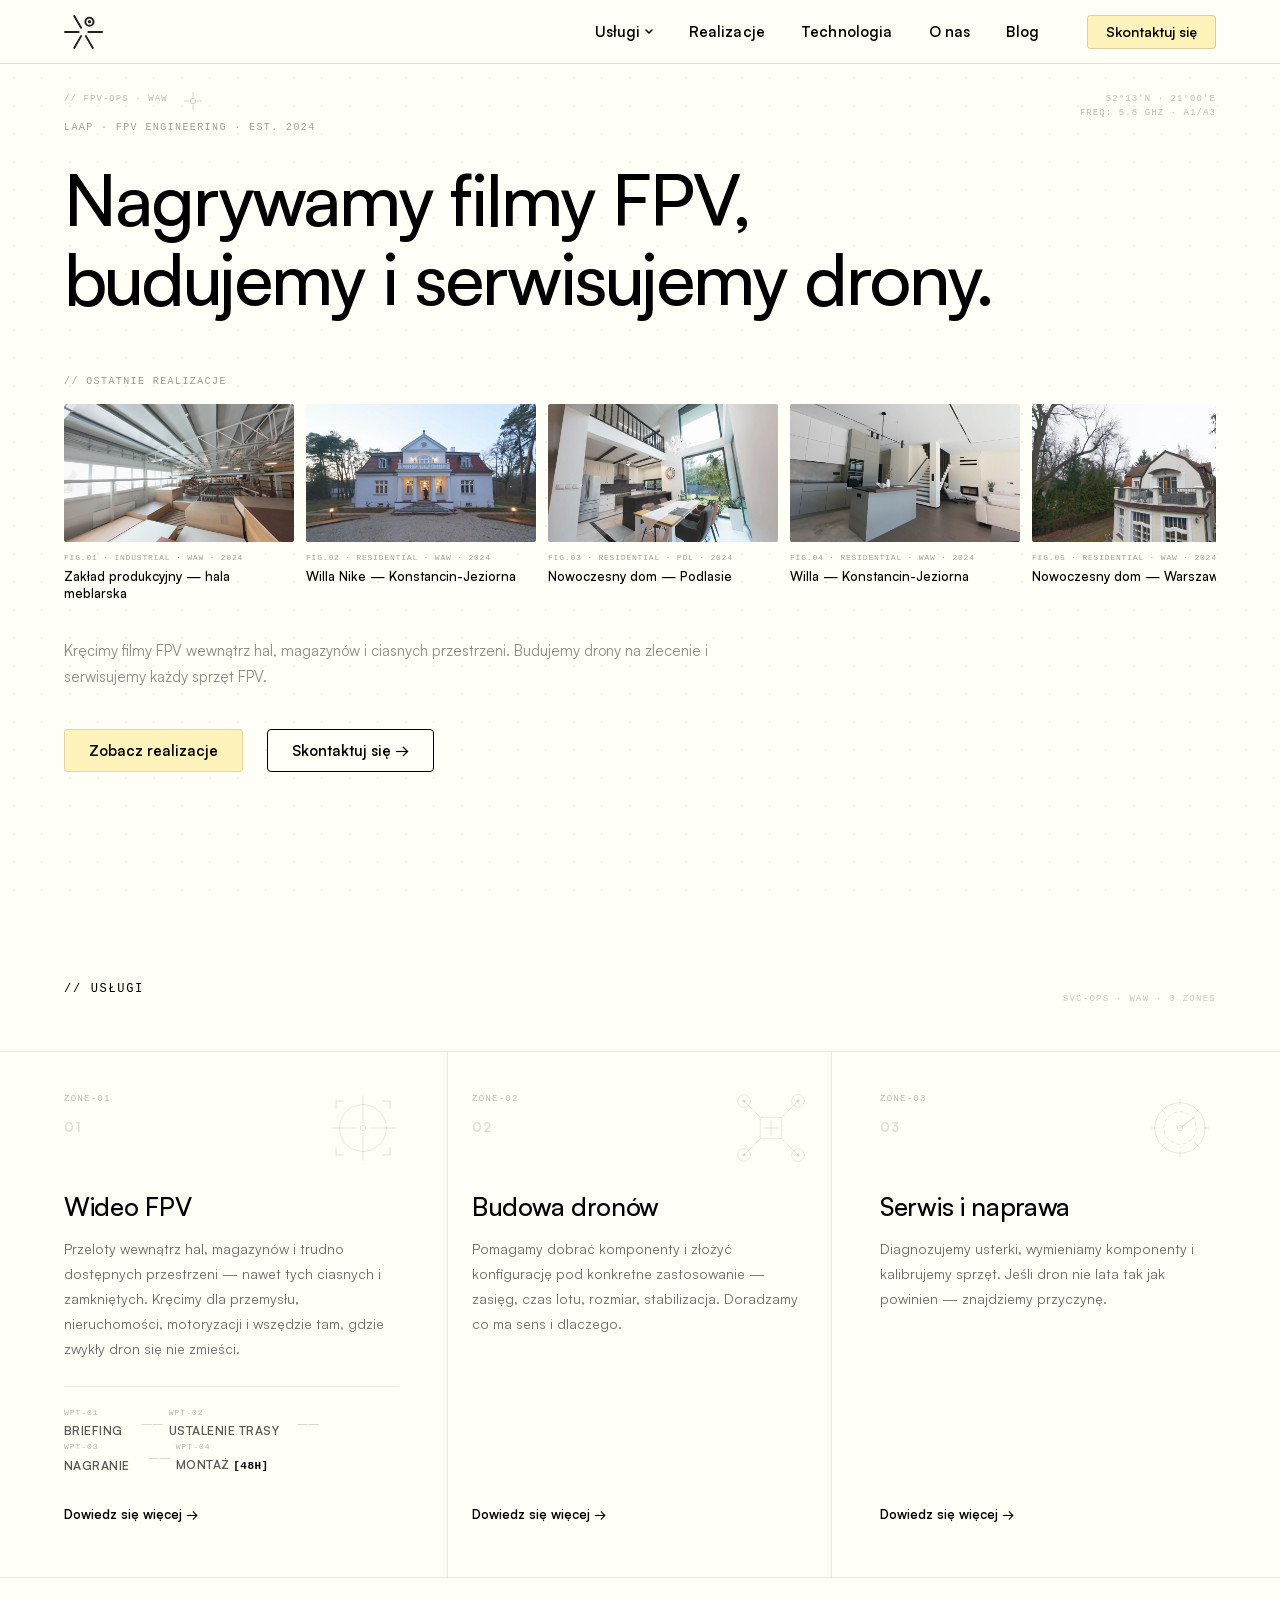
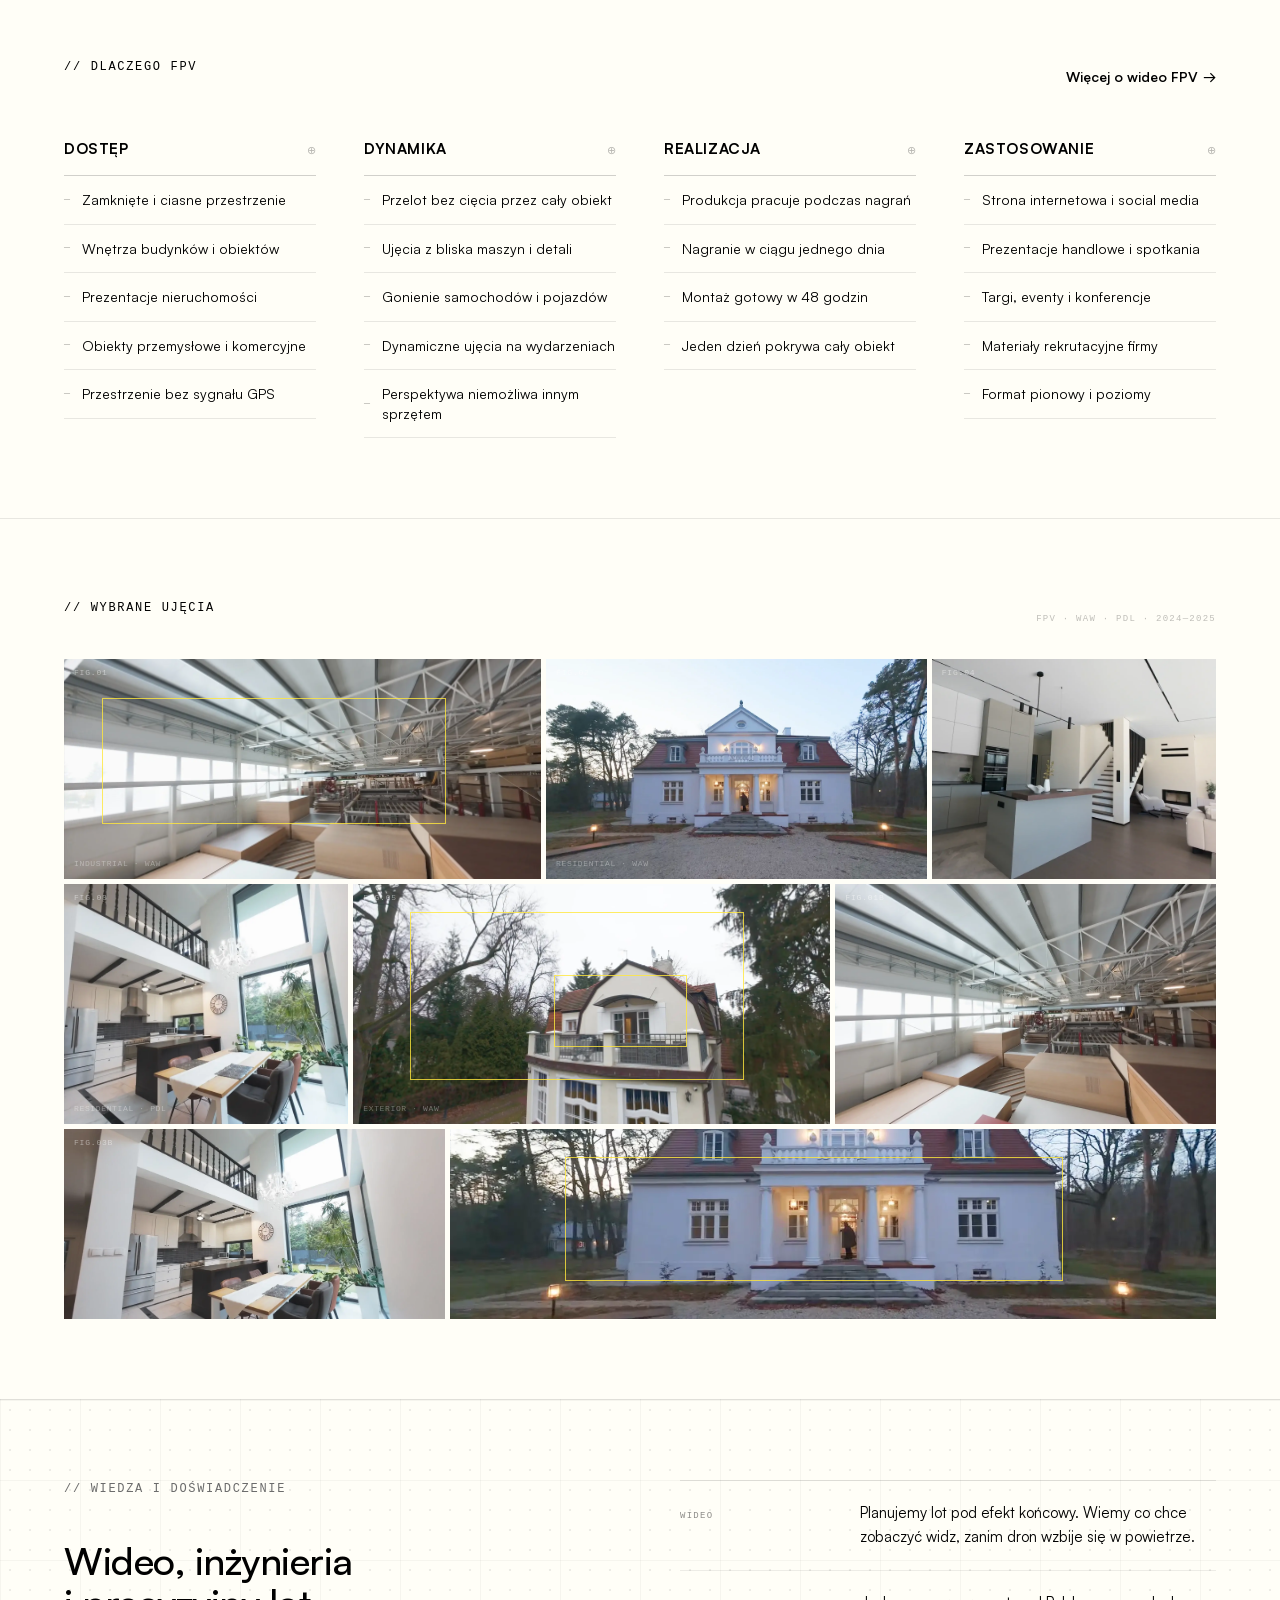
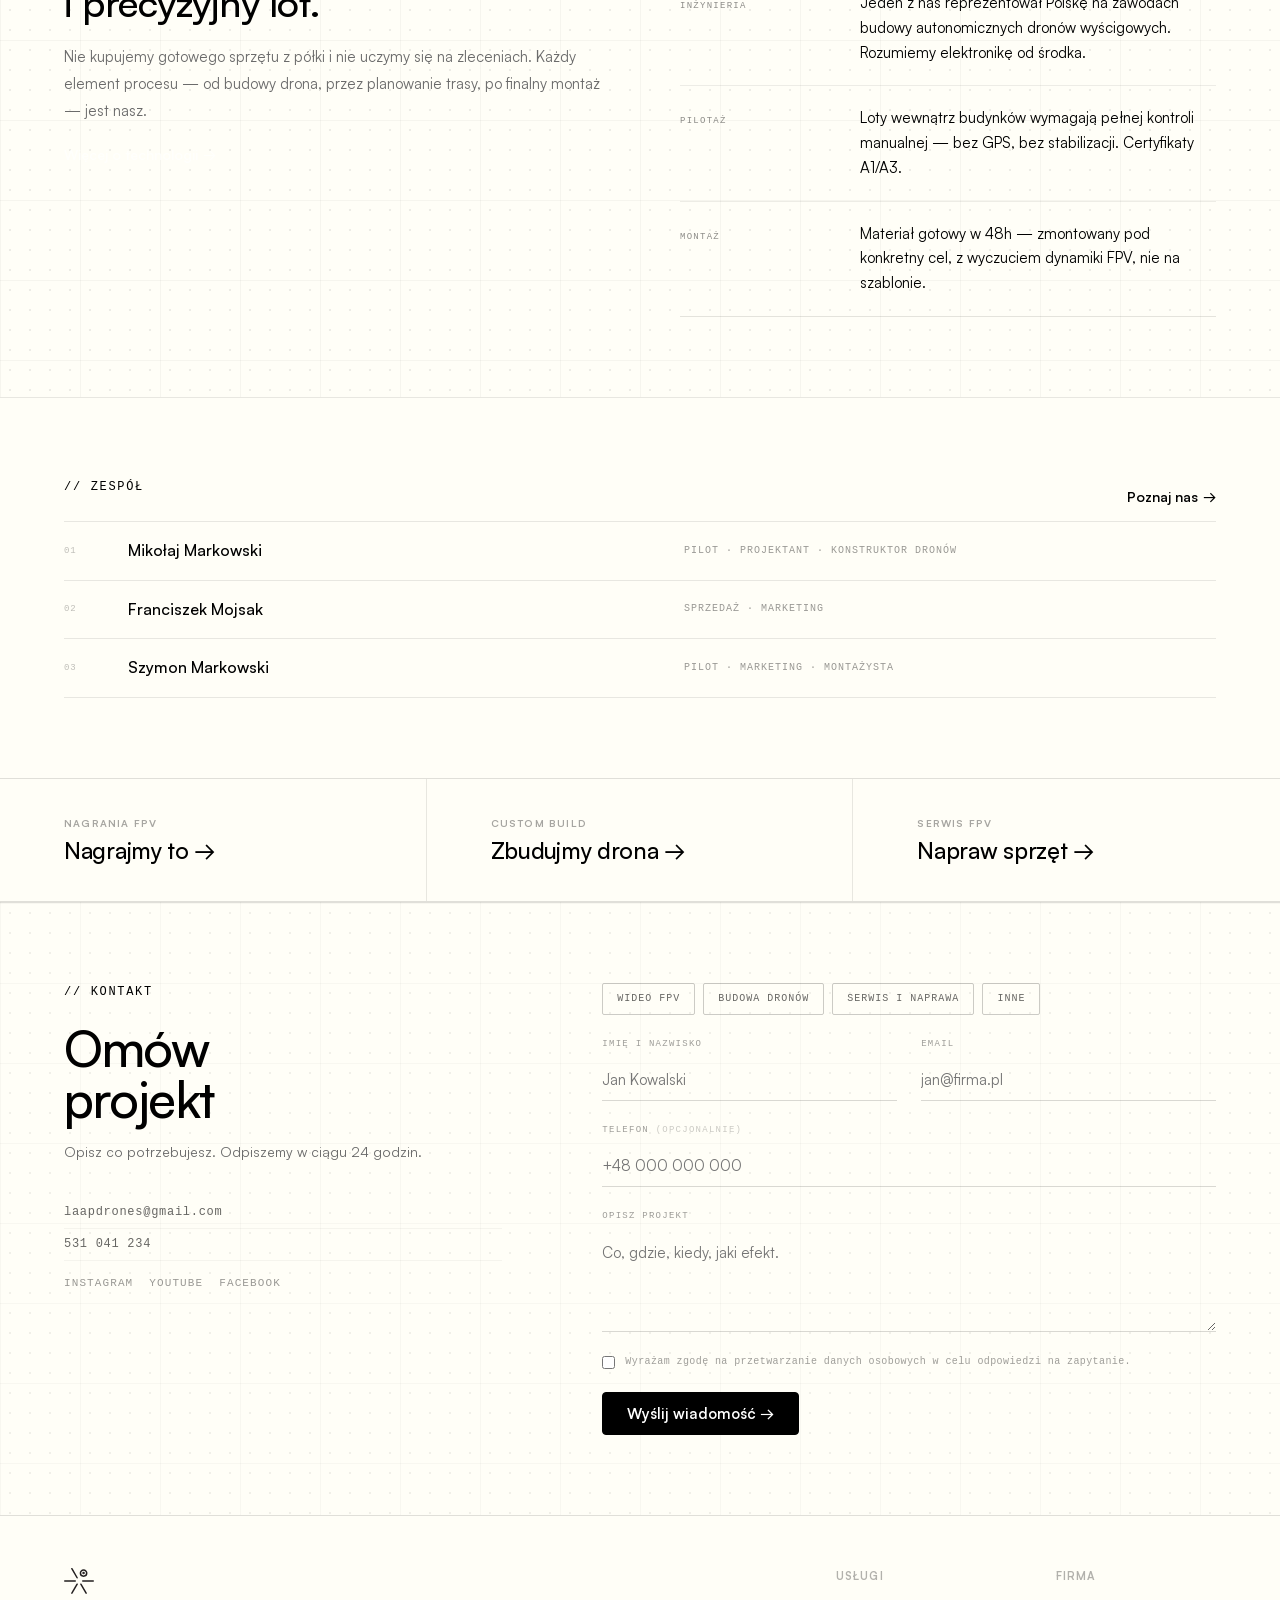
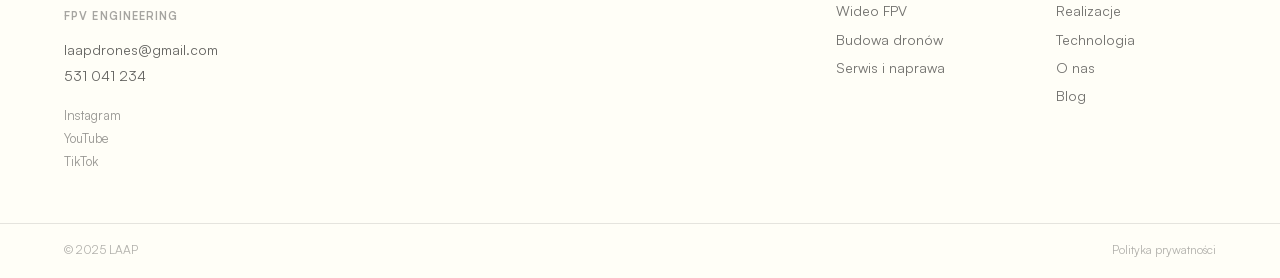
==== commit 4ffb0546: "Update index.html" ====
--- a/pl/index.html
+++ b/pl/index.html
@@ -82,6 +82,78 @@
 
         <h1 class="hero__title">Nagrywamy filmy FPV,<br>budujemy i serwisujemy drony.</h1>
 
+        <!-- Reel — przeniesiony między nagłówek a opis -->
+        <div class="hero__reel">
+          <span class="hero__reel-label">// Ostatnie realizacje</span>
+          <div class="hero__reel-scroll">
+
+            <a class="hero__reel-card" href="https://www.youtube.com/watch?v=NHUFCnFE9CM" target="_blank" rel="noopener">
+              <div class="hero__reel-img" style="background-image:url('../img/hala-produkcyjna-wnetrze-dron-fpv.webp')"></div>
+              <div class="hero__reel-info">
+                <span class="hero__reel-fig">FIG.01 · INDUSTRIAL · WAW · 2024</span>
+                <span class="hero__reel-title">Zakład produkcyjny — hala meblarska</span>
+              </div>
+            </a>
+
+            <a class="hero__reel-card" href="https://www.youtube.com/watch?v=FZhiMyzs-Hg" target="_blank" rel="noopener">
+              <div class="hero__reel-img" style="background-image:url('../img/willa-konstancin-wieczor-dron-fpv.webp')"></div>
+              <div class="hero__reel-info">
+                <span class="hero__reel-fig">FIG.02 · RESIDENTIAL · WAW · 2024</span>
+                <span class="hero__reel-title">Willa Nike — Konstancin-Jeziorna</span>
+              </div>
+            </a>
+
+            <a class="hero__reel-card" href="https://www.youtube.com/watch?v=5DGWK3Sonq8" target="_blank" rel="noopener">
+              <div class="hero__reel-img" style="background-image:url('../img/nowoczesny-dom-jadalnia-dron-fpv.webp')"></div>
+              <div class="hero__reel-info">
+                <span class="hero__reel-fig">FIG.03 · RESIDENTIAL · PDL · 2024</span>
+                <span class="hero__reel-title">Nowoczesny dom — Podlasie</span>
+              </div>
+            </a>
+
+            <a class="hero__reel-card" href="https://www.youtube.com/watch?v=k88nAQxxVr8" target="_blank" rel="noopener">
+              <div class="hero__reel-img" style="background-image:url('../img/nowoczesne-wnetrze-salon-schody-dron-fpv.webp')"></div>
+              <div class="hero__reel-info">
+                <span class="hero__reel-fig">FIG.04 · RESIDENTIAL · WAW · 2024</span>
+                <span class="hero__reel-title">Willa — Konstancin-Jeziorna</span>
+              </div>
+            </a>
+
+            <a class="hero__reel-card" href="https://www.youtube.com/watch?v=g3oddxNIJAg" target="_blank" rel="noopener">
+              <div class="hero__reel-img" style="background-image:url('../img/willa-konstancin-zewnatrz-dron-fpv.webp')"></div>
+              <div class="hero__reel-info">
+                <span class="hero__reel-fig">FIG.05 · RESIDENTIAL · WAW · 2024</span>
+                <span class="hero__reel-title">Nowoczesny dom — Warszawa</span>
+              </div>
+            </a>
+
+            <a class="hero__reel-card" href="https://www.youtube.com/watch?v=NHUFCnFE9CM" target="_blank" rel="noopener">
+              <div class="hero__reel-img" style="background-image:url('../img/hala-produkcyjna-wnetrze-dron-fpv.webp');background-position:70% center"></div>
+              <div class="hero__reel-info">
+                <span class="hero__reel-fig">FIG.06 · INDUSTRIAL · WAW · 2024</span>
+                <span class="hero__reel-title">Obiekt przemysłowy — Warszawa</span>
+              </div>
+            </a>
+
+            <a class="hero__reel-card" href="https://www.youtube.com/watch?v=FZhiMyzs-Hg" target="_blank" rel="noopener">
+              <div class="hero__reel-img" style="background-image:url('../img/willa-konstancin-wieczor-dron-fpv.webp');background-position:center 70%"></div>
+              <div class="hero__reel-info">
+                <span class="hero__reel-fig">FIG.07 · RESIDENTIAL · WAW · 2024</span>
+                <span class="hero__reel-title">Rezydencja — Konstancin-Jeziorna</span>
+              </div>
+            </a>
+
+            <a class="hero__reel-card" href="https://www.youtube.com/watch?v=k88nAQxxVr8" target="_blank" rel="noopener">
+              <div class="hero__reel-img" style="background-image:url('../img/nowoczesne-wnetrze-salon-schody-dron-fpv.webp');background-position:center 30%"></div>
+              <div class="hero__reel-info">
+                <span class="hero__reel-fig">FIG.08 · INTERIOR · WAW · 2024</span>
+                <span class="hero__reel-title">Wnętrza nowoczesne — Warszawa</span>
+              </div>
+            </a>
+
+          </div>
+        </div>
+
         <p class="hero__sub">Kręcimy filmy FPV wewnątrz hal, magazynów i ciasnych przestrzeni. Budujemy drony na zlecenie i serwisujemy każdy sprzęt FPV.</p>
 
         <div class="hero__ctas">
@@ -89,68 +161,6 @@
           <a class="hero__link" href="#kontakt">Skontaktuj się →</a>
         </div>
 
-
-      </div>
-
-      <!-- Realizacje strip — scrollable -->
-      <div class="hero__realizacje">
-        <div class="hero__real-header">
-          <span class="hero__real-label">// Ostatnie realizacje</span>
-          <a class="hero__real-link" href="realizacje.html">[ ⊕ Wszystkie realizacje ——› ]</a>
-        </div>
-        <div class="hero__real-scroll" id="hero-real-scroll">
-
-          <a class="hero__real-card" href="https://www.youtube.com/watch?v=NHUFCnFE9CM" target="_blank" rel="noopener">
-            <div class="hero__real-card__fig">FIG.01</div>
-            <div class="hero__real-card__img" style="background-image: url('../img/hala-produkcyjna-wnetrze-dron-fpv.webp')"></div>
-            <div class="hero__real-card__overlay"></div>
-            <div class="hero__real-card__info">
-              <span class="hero__real-card__type">Industrial · WAW · 2024</span>
-              <span class="hero__real-card__title">Zakład produkcyjny - hala meblarska</span>
-            </div>
-          </a>
-
-          <a class="hero__real-card" href="https://www.youtube.com/watch?v=FZhiMyzs-Hg" target="_blank" rel="noopener">
-            <div class="hero__real-card__fig">FIG.02</div>
-            <div class="hero__real-card__img" style="background-image: url('../img/willa-konstancin-wieczor-dron-fpv.webp')"></div>
-            <div class="hero__real-card__overlay"></div>
-            <div class="hero__real-card__info">
-              <span class="hero__real-card__type">Residential Premium · WAW · 2024</span>
-              <span class="hero__real-card__title">Willa Nike - Konstancin-Jeziorna</span>
-            </div>
-          </a>
-
-          <a class="hero__real-card" href="https://www.youtube.com/watch?v=5DGWK3Sonq8" target="_blank" rel="noopener">
-            <div class="hero__real-card__fig">FIG.03</div>
-            <div class="hero__real-card__img" style="background-image: url('../img/nowoczesny-dom-jadalnia-dron-fpv.webp')"></div>
-            <div class="hero__real-card__overlay"></div>
-            <div class="hero__real-card__info">
-              <span class="hero__real-card__type">Residential · PDL · 2024</span>
-              <span class="hero__real-card__title">Nowoczesny dom - Podlasie</span>
-            </div>
-          </a>
-
-          <a class="hero__real-card" href="https://www.youtube.com/watch?v=k88nAQxxVr8" target="_blank" rel="noopener">
-            <div class="hero__real-card__fig">FIG.04</div>
-            <div class="hero__real-card__img" style="background-image: url('../img/nowoczesne-wnetrze-salon-schody-dron-fpv.webp')"></div>
-            <div class="hero__real-card__overlay"></div>
-            <div class="hero__real-card__info">
-              <span class="hero__real-card__type">Residential Premium · WAW · 2024</span>
-              <span class="hero__real-card__title">Willa - Konstancin-Jeziorna</span>
-            </div>
-          </a>
-
-          <a class="hero__real-card" href="https://www.youtube.com/watch?v=g3oddxNIJAg" target="_blank" rel="noopener">
-            <div class="hero__real-card__fig">FIG.05</div>
-            <div class="hero__real-card__img" style="background-image: url('../img/willa-konstancin-zewnatrz-dron-fpv.webp')"></div>
-            <div class="hero__real-card__overlay"></div>
-            <div class="hero__real-card__info">
-              <span class="hero__real-card__type">Residential · WAW · 2024</span>
-              <span class="hero__real-card__title">Nowoczesny dom pod Warszawą</span>
-            </div>
-          </a>
-
-        </div>
       </div>
 
     </section>
--- a/css/styles.css
+++ b/css/styles.css
@@ -27,7 +27,7 @@
 :root {
   --black:      #000000;
   --white:      #ffffff;
-  --bg:         #ffffff;
+  --bg:         #FFFEF7;
   --accent:     #FFF3BC;
   --gray:       #6b6b6b;
   --light:      #f5f5f3;
@@ -69,7 +69,7 @@
   position: fixed;
   top: 0; left: 0; right: 0;
   z-index: 1000;
-  background: var(--white);
+  background: var(--bg);
   border-bottom: 1px solid rgba(0,0,0,0.12);
   height: var(--nav-height);
 }
@@ -134,7 +134,7 @@
 .nav__dropdown-menu {
   display: none;
   position: absolute; top: calc(100% + 8px); left: -16px;
-  background: var(--white);
+  background: var(--bg);
   border: 1.5px solid var(--black);
   min-width: 210px;
   padding: 6px 0;
@@ -178,7 +178,7 @@
 .nav__mobile {
   display: none; position: fixed;
   top: var(--nav-height); left: 0; right: 0; bottom: 0;
-  background: var(--white); z-index: 999;
+  background: var(--bg); z-index: 999;
   padding: 32px var(--pad-h); overflow-y: auto;
   border-top: 1px solid var(--border);
 }
@@ -209,9 +209,7 @@
 
 .hero {
   min-height: calc(100vh - var(--nav-height));
-  display: grid;
-  grid-template-rows: 1fr auto;
-  background: var(--white);
+  background: var(--bg);
   background-image: radial-gradient(circle, rgba(0,0,0,0.055) 1px, transparent 1px);
   background-size: 28px 28px;
 }
@@ -313,7 +311,63 @@
 }
 
 /* =============================================
-   HERO REALIZACJE STRIP — scrollable
+   HERO REEL — scrollable, pod nagłówkiem
+   ============================================= */
+
+.hero__reel {
+  margin: 28px 0 32px;
+}
+
+.hero__reel-label {
+  font-family: 'Courier New', monospace;
+  font-size: 10px; letter-spacing: 0.14em;
+  text-transform: uppercase;
+  color: rgba(0,0,0,0.4);
+  display: block; margin-bottom: 14px;
+}
+
+.hero__reel-scroll {
+  display: flex; gap: 12px;
+  overflow-x: auto;
+  scroll-snap-type: x mandatory;
+  scrollbar-width: none; cursor: grab;
+  padding-bottom: 4px;
+}
+.hero__reel-scroll:active { cursor: grabbing; }
+.hero__reel-scroll::-webkit-scrollbar { display: none; }
+
+.hero__reel-card {
+  flex: 0 0 230px;
+  scroll-snap-align: start;
+  text-decoration: none; color: var(--black);
+  display: block;
+}
+
+.hero__reel-img {
+  height: 138px;
+  background-size: cover; background-position: center;
+  margin-bottom: 10px;
+  border-radius: 2px;
+  transition: opacity 0.2s;
+}
+.hero__reel-card:hover .hero__reel-img { opacity: 0.88; }
+
+.hero__reel-info { display: flex; flex-direction: column; gap: 4px; }
+
+.hero__reel-fig {
+  font-family: 'Courier New', monospace;
+  font-size: 8px; letter-spacing: 0.1em;
+  text-transform: uppercase;
+  color: rgba(0,0,0,0.38);
+}
+
+.hero__reel-title {
+  font-size: 13px; font-weight: 500;
+  color: var(--black); line-height: 1.3;
+}
+
+/* =============================================
+   HERO REALIZACJE STRIP — scrollable (legacy)
    ============================================= */
 
 .hero__realizacje {
@@ -477,9 +531,9 @@
 
 .section__eyebrow {
   font-family: 'Courier New', monospace;
-  font-size: 10px; font-weight: 400;
+  font-size: 12px; font-weight: 400;
   letter-spacing: 0.14em; text-transform: uppercase;
-  color: var(--gray); margin-bottom: 20px;
+  color: var(--black); margin-bottom: 20px;
 }
 
 /* Technical annotation — inline metadata */
@@ -693,7 +747,7 @@
 
 .tech-section {
   margin-top: 80px;
-  background: var(--white);
+  background: var(--bg);
   background-image:
     radial-gradient(circle, rgba(0,0,0,0.07) 1px, transparent 1px),
     linear-gradient(rgba(0,0,0,0.035) 1px, transparent 1px),
@@ -794,7 +848,7 @@
 
 .contact-section {
   padding: 80px 0;
-  background: var(--white);
+  background: var(--bg);
   background-image:
     radial-gradient(circle, rgba(0,0,0,0.06) 1px, transparent 1px),
     linear-gradient(rgba(0,0,0,0.028) 1px, transparent 1px),
@@ -911,7 +965,7 @@
    ============================================= */
 
 .footer {
-  background: var(--white);
+  background: var(--bg);
   border-top: 1px solid rgba(0,0,0,0.12);
   padding: 52px 0 0;
 }
@@ -1118,24 +1172,38 @@
 }
 
 .usp-col__title {
-  font-size: 13px; font-weight: 700;
-  letter-spacing: 0.1em; text-transform: uppercase;
+  font-family: var(--font);
+  font-size: 15px; font-weight: 700;
+  letter-spacing: 0.04em; text-transform: uppercase;
   color: var(--black);
 }
 
 .usp-col__sym {
   font-family: 'Courier New', monospace;
-  font-size: 11px; color: rgba(0,0,0,0.35);
+  font-size: 11px; color: rgba(0,0,0,0.28);
+  letter-spacing: 0;
 }
 
 .usp-item {
-  font-family: 'Courier New', monospace;
-  font-size: 10px; letter-spacing: 0.06em;
-  text-transform: uppercase;
-  color: rgba(0,0,0,0.6);
-  padding: 11px 0;
+  font-family: var(--font);
+  font-size: 14px; font-weight: 400;
+  letter-spacing: 0;
+  color: var(--black);
+  padding: 14px 0 14px 18px;
   border-bottom: 1px solid var(--border);
-  line-height: 1.45;
+  line-height: 1.4;
+  position: relative;
+}
+
+.usp-item::before {
+  content: '—';
+  position: absolute;
+  left: 0;
+  font-family: 'Courier New', monospace;
+  font-size: 10px;
+  color: rgba(0,0,0,0.28);
+  top: 50%;
+  transform: translateY(-50%);
 }
 
 /* =============================================
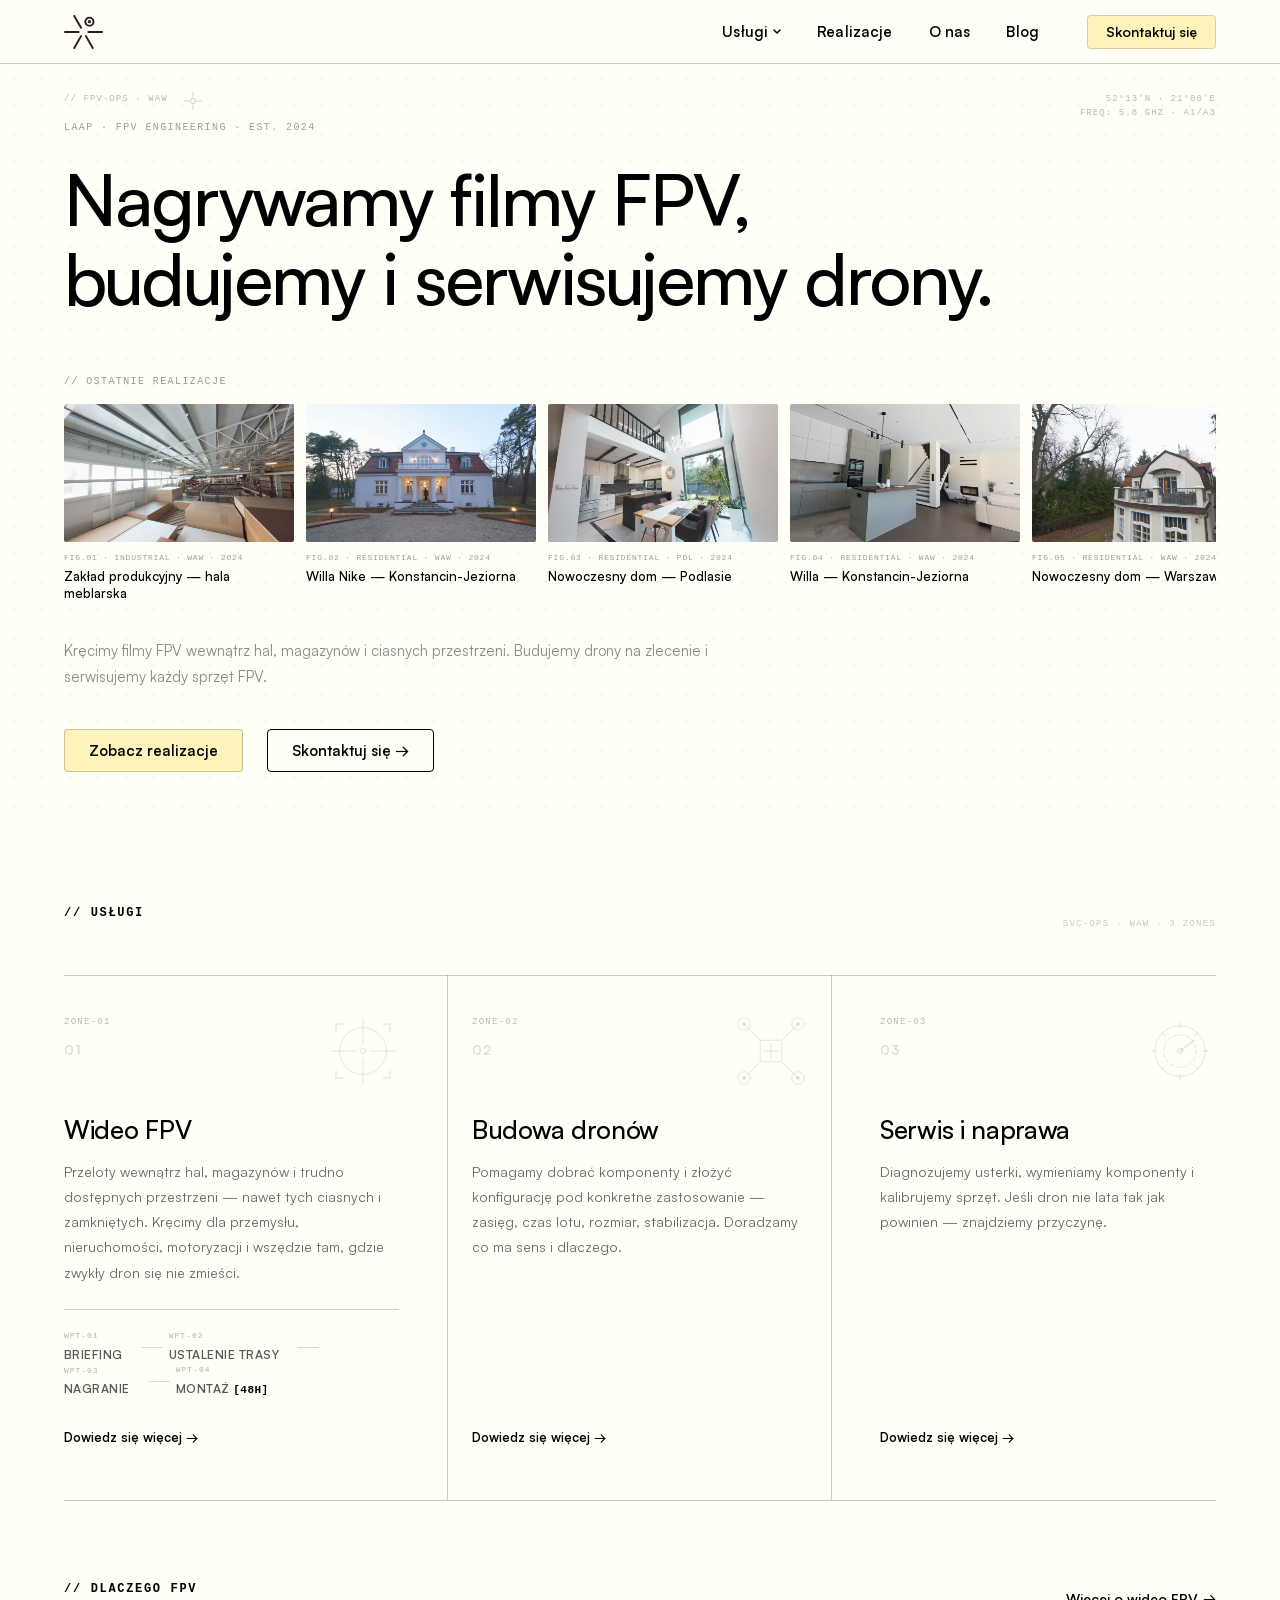
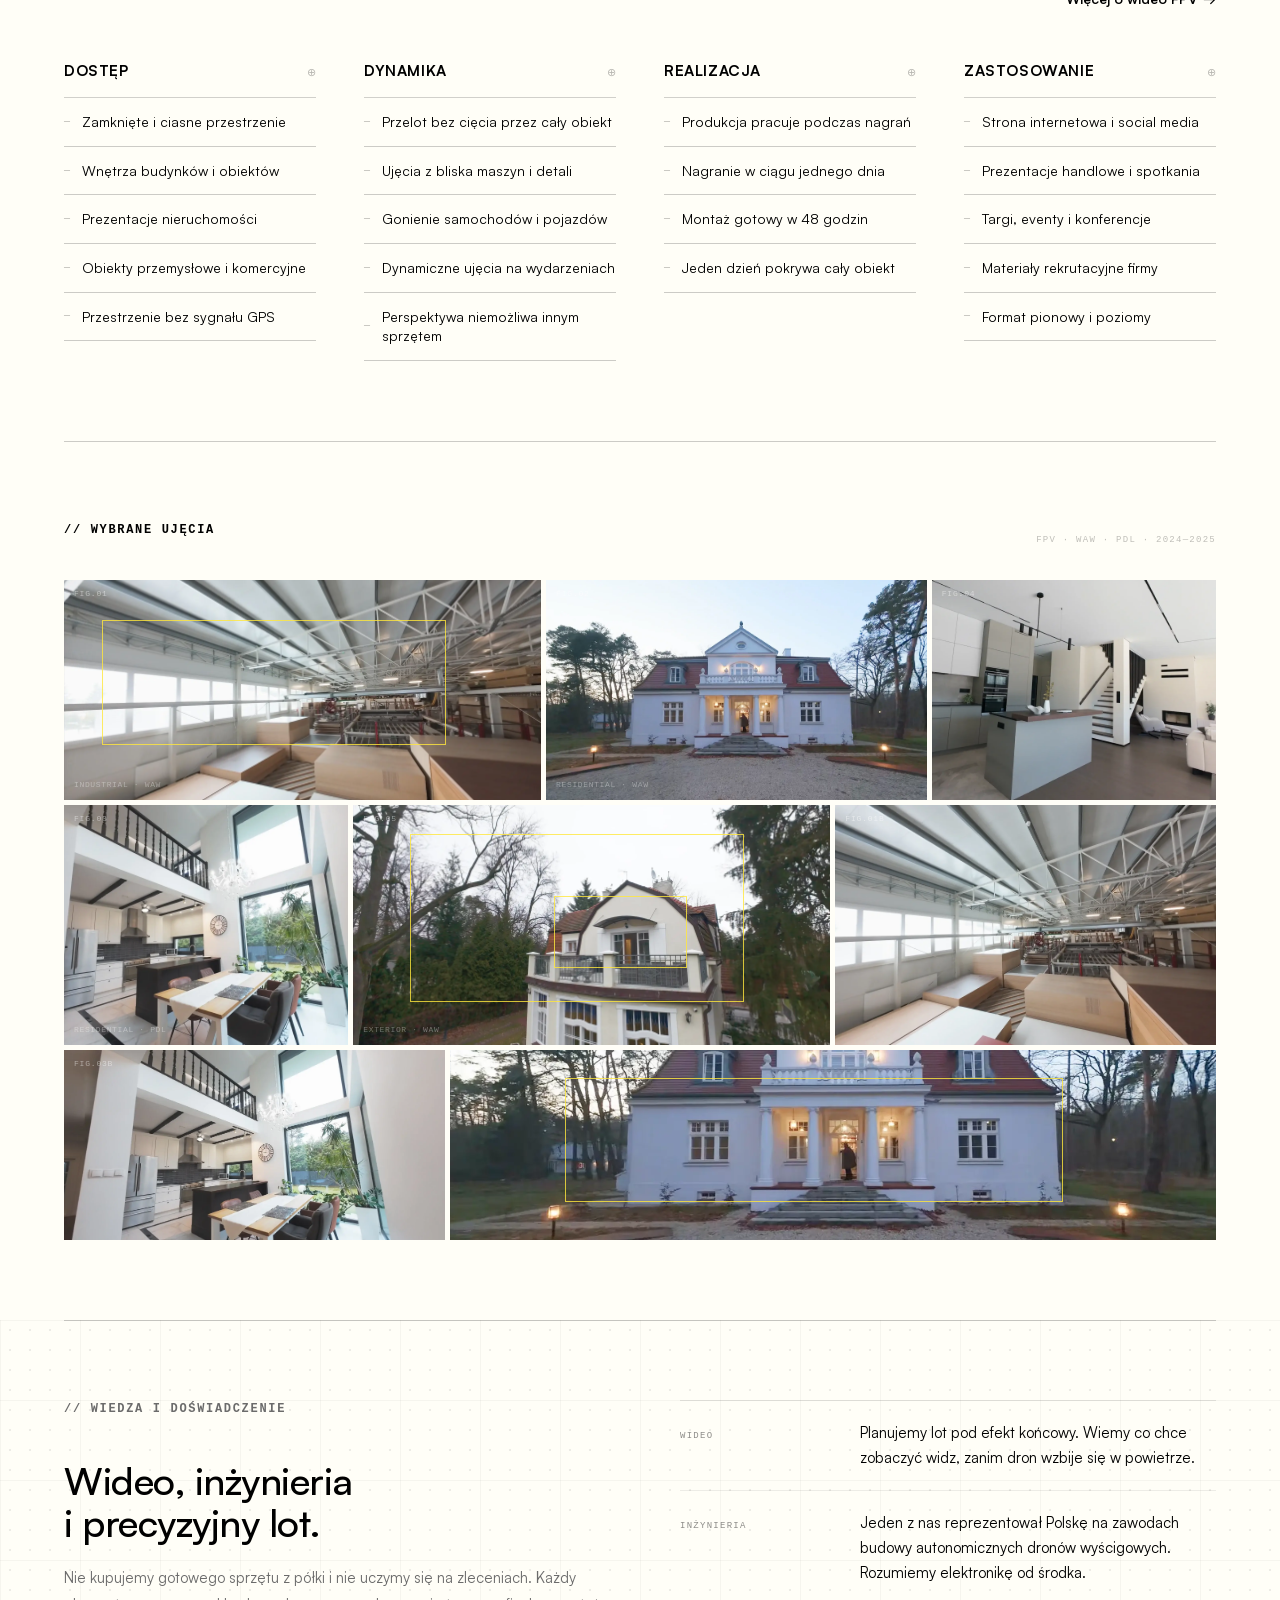
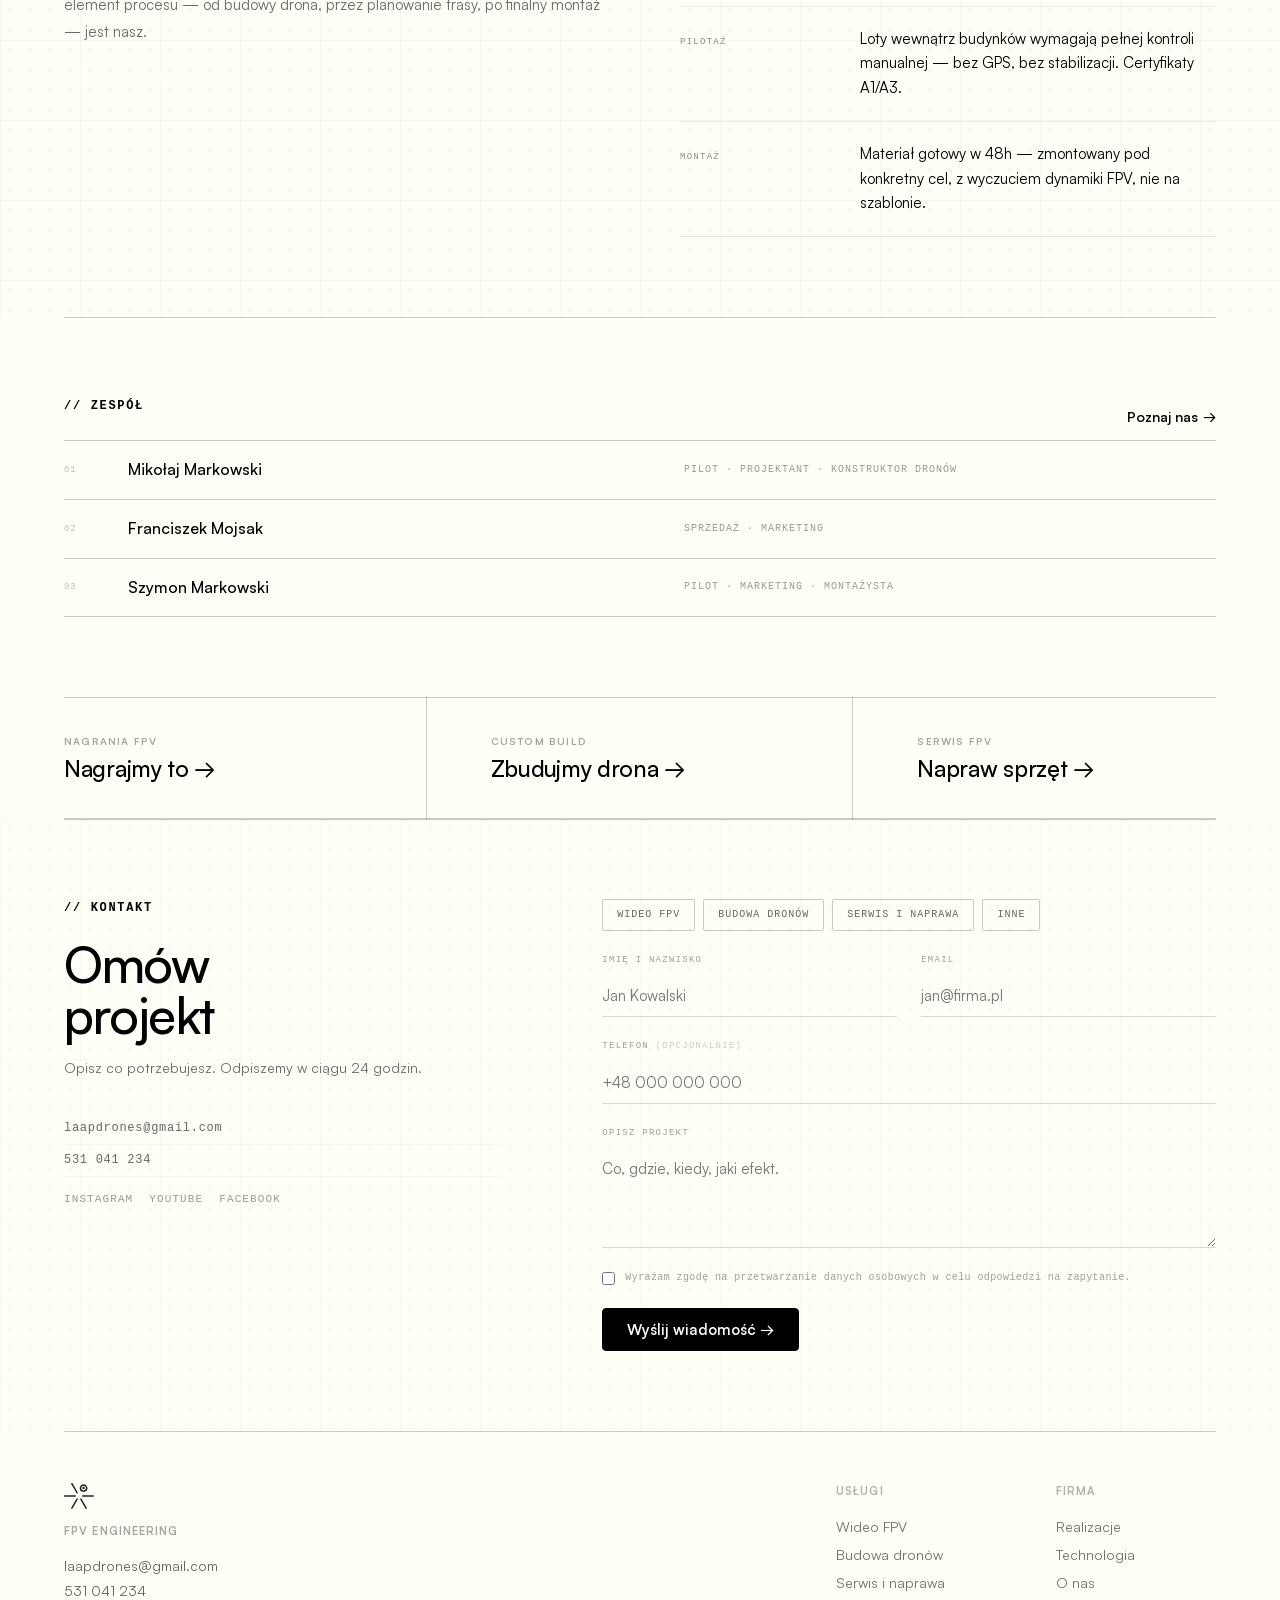
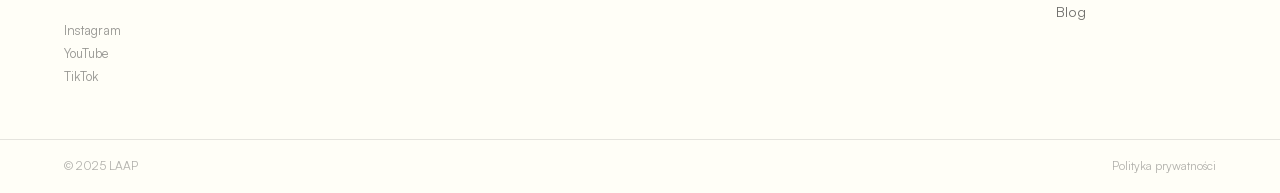
==== commit 305578cc: "Add files via upload" ====
--- a/pl/index.html
+++ b/pl/index.html
@@ -27,9 +27,7 @@
             <a href="serwis.html">Serwis i naprawa</a>
           </div>
         </li>
-        <li><a href="realizacje.html">Realizacje</a></li>
-        <li><a href="technologia.html">Technologia</a></li>
-        <li><a href="o-nas.html">O nas</a></li>
+        <li><a href="realizacje.html">Realizacje</a></li>        <li><a href="o-nas.html">O nas</a></li>
         <li><a href="blog.html">Blog</a></li>
       </ul>
       <a class="nav__cta" href="#kontakt">Skontaktuj się</a>
@@ -50,9 +48,7 @@
           <li><a href="serwis.html">Serwis i naprawa</a></li>
         </ul>
       </li>
-      <li><a href="realizacje.html">Realizacje</a></li>
-      <li><a href="technologia.html">Technologia</a></li>
-      <li><a href="o-nas.html">O nas</a></li>
+      <li><a href="realizacje.html">Realizacje</a></li>      <li><a href="o-nas.html">O nas</a></li>
       <li><a href="blog.html">Blog</a></li>
       <li><a href="#kontakt">Kontakt</a></li>
     </ul>
--- a/css/styles.css
+++ b/css/styles.css
@@ -31,7 +31,7 @@
   --accent:     #FFF3BC;
   --gray:       #6b6b6b;
   --light:      #f5f5f3;
-  --border:     rgba(0,0,0,0.09);
+  --border:     rgba(0,0,0,0.2);
   --font:       'Satoshi', sans-serif;
   --nav-height: 64px;
   --pad-h:      64px;
@@ -70,7 +70,7 @@
   top: 0; left: 0; right: 0;
   z-index: 1000;
   background: var(--bg);
-  border-bottom: 1px solid rgba(0,0,0,0.12);
+  border-bottom: 1px solid rgba(0,0,0,0.2);
   height: var(--nav-height);
 }
 
@@ -208,7 +208,6 @@
    ============================================= */
 
 .hero {
-  min-height: calc(100vh - var(--nav-height));
   background: var(--bg);
   background-image: radial-gradient(circle, rgba(0,0,0,0.055) 1px, transparent 1px);
   background-size: 28px 28px;
@@ -483,7 +482,7 @@
 .btn--primary {
   background: var(--accent);
   color: var(--black);
-  border-color: rgba(0,0,0,0.12);
+  border-color: rgba(0,0,0,0.2);
 }
 .btn--primary:hover { background: #f5e88a; }
 
@@ -531,7 +530,7 @@
 
 .section__eyebrow {
   font-family: 'Courier New', monospace;
-  font-size: 12px; font-weight: 400;
+  font-size: 12px; font-weight: 700;
   letter-spacing: 0.14em; text-transform: uppercase;
   color: var(--black); margin-bottom: 20px;
 }
@@ -753,7 +752,7 @@
     linear-gradient(rgba(0,0,0,0.035) 1px, transparent 1px),
     linear-gradient(90deg, rgba(0,0,0,0.035) 1px, transparent 1px);
   background-size: 20px 20px, 80px 80px, 80px 80px;
-  border-top: 1px solid rgba(0,0,0,0.12);
+  position: relative;
   padding: 80px 0;
   color: var(--black);
 }
@@ -809,8 +808,7 @@
    ============================================= */
 
 .cta-strip {
-  border-top: 1px solid rgba(0,0,0,0.12);
-  border-bottom: 1px solid rgba(0,0,0,0.12);
+  position: relative;
 }
 
 .cta-strip__inner {
@@ -854,7 +852,7 @@
     linear-gradient(rgba(0,0,0,0.028) 1px, transparent 1px),
     linear-gradient(90deg, rgba(0,0,0,0.028) 1px, transparent 1px);
   background-size: 20px 20px, 80px 80px, 80px 80px;
-  border-top: 1px solid rgba(0,0,0,0.12);
+  position: relative;
 }
 
 .contact-section__inner {
@@ -966,7 +964,7 @@
 
 .footer {
   background: var(--bg);
-  border-top: 1px solid rgba(0,0,0,0.12);
+  position: relative;
   padding: 52px 0 0;
 }
 
@@ -1020,6 +1018,44 @@
 }
 .footer__copy { font-size: 12px; color: rgba(0,0,0,0.3); }
 a.footer__copy:hover { color: var(--black); }
+
+/* Slim footer — subpages only */
+.footer--slim { padding: 0; }
+.footer--slim .footer__slim-bar {
+  display: flex;
+  align-items: center;
+  gap: 0 28px;
+  flex-wrap: wrap;
+  padding: 20px 0;
+}
+.footer--slim .footer__logo img { height: 22px; }
+.footer__slim-links {
+  display: flex;
+  align-items: center;
+  gap: 4px 20px;
+  flex: 1;
+  flex-wrap: wrap;
+}
+.footer__slim-links a {
+  font-size: 13px;
+  color: var(--black);
+  opacity: 0.45;
+  transition: opacity 0.15s;
+}
+.footer__slim-links a:hover { opacity: 1; }
+.footer__slim-sep {
+  color: rgba(0,0,0,0.2);
+  font-size: 13px;
+  user-select: none;
+}
+.footer__slim-copy {
+  display: flex;
+  gap: 16px;
+  font-size: 12px;
+  color: rgba(0,0,0,0.3);
+}
+.footer__slim-copy a { color: rgba(0,0,0,0.3); transition: color 0.15s; }
+.footer__slim-copy a:hover { color: var(--black); }
 
 /* =============================================
    IN PROGRESS PAGE
@@ -1071,7 +1107,7 @@
   display: grid;
   grid-template-columns: repeat(3, 1fr);
   margin-top: 32px;
-  border-top: 1px solid var(--border);
+  position: relative;
   margin-bottom: 0 !important;
 }
 
@@ -1146,7 +1182,7 @@
 
 .why-fpv-section {
   padding: 80px 0;
-  border-top: 1px solid var(--border);
+  position: relative;
 }
 
 .why-fpv-header {
@@ -1210,7 +1246,7 @@
    GALERIA — abstract collage
    ============================================= */
 
-.gallery-section { padding: 80px 0 0; border-top: 1px solid var(--border); }
+.gallery-section { padding: 80px 0 0; position: relative; }
 
 .gallery-header {
   display: flex; align-items: center;
@@ -1274,7 +1310,7 @@
 
 .team-section {
   padding: 80px 0;
-  border-top: 1px solid var(--border);
+  position: relative;
 }
 
 .team-header {
@@ -1312,6 +1348,241 @@
   font-size: 10px; letter-spacing: 0.1em;
   text-transform: uppercase;
   color: rgba(0,0,0,0.4);
+}
+
+
+/* =============================================
+   SECTION DIVIDERS — trzymają się marginesów
+   ============================================= */
+
+/* Shared helper for centered section borders */
+.why-fpv-section::before,
+.gallery-section::before,
+.team-section::before,
+.tech-section::before,
+.contact-section::before,
+.cta-strip::before,
+.footer::before,
+.subpage-section::before {
+  content: '';
+  position: absolute;
+  top: 0;
+  left: 50%;
+  transform: translateX(-50%);
+  width: min(calc(100% - 2 * var(--pad-h)), calc(var(--max-w) - 2 * var(--pad-h)));
+  border-top: 1px solid var(--border);
+}
+
+.tech-section::before,
+.contact-section::before,
+.cta-strip::before,
+.footer::before { border-top-color: rgba(0,0,0,0.2); }
+
+.cta-strip::after {
+  content: '';
+  position: absolute;
+  bottom: 0;
+  left: 50%;
+  transform: translateX(-50%);
+  width: min(calc(100% - 2 * var(--pad-h)), calc(var(--max-w) - 2 * var(--pad-h)));
+  border-bottom: 1px solid rgba(0,0,0,0.2);
+}
+
+/* services-grid internal line */
+.services-grid::before {
+  content: '';
+  position: absolute;
+  top: 0;
+  left: var(--pad-h);
+  right: var(--pad-h);
+  border-top: 1px solid var(--border);
+}
+
+/* =============================================
+   SUBPAGE — hero, content sections (uslugi)
+   ============================================= */
+
+.page-hero {
+  background: var(--bg);
+  background-image: radial-gradient(circle, rgba(0,0,0,0.055) 1px, transparent 1px);
+  background-size: 28px 28px;
+  padding: 64px 0 56px;
+  position: relative;
+}
+
+.page-hero__title {
+  font-size: clamp(34px, 4.6vw, 58px);
+  font-weight: 500;
+  line-height: 1.1;
+  letter-spacing: -1.2px;
+  color: var(--black);
+  max-width: 800px;
+  margin-bottom: 20px;
+}
+
+.page-hero__sub {
+  font-size: 15px;
+  line-height: 1.75;
+  color: rgba(0,0,0,0.5);
+  max-width: 640px;
+}
+
+.page-hero__grid {
+  display: grid;
+  grid-template-columns: 1fr 500px;
+  gap: 48px;
+  align-items: center;
+}
+
+.page-hero__media .media-cell { aspect-ratio: 3 / 2; }
+
+.subpage-section {
+  padding: 64px 0;
+  position: relative;
+}
+
+.subpage-section__head {
+  margin-bottom: 32px;
+}
+
+.lead-text {
+  font-size: clamp(18px, 1.7vw, 23px);
+  line-height: 1.55;
+  font-weight: 500;
+  color: var(--black);
+  max-width: 900px;
+}
+
+.inline-tag {
+  font-family: 'Courier New', monospace;
+  font-size: 0.58em;
+  font-weight: 400;
+  letter-spacing: 0.06em;
+  text-transform: uppercase;
+  border: 1px solid rgba(0,0,0,0.25);
+  border-radius: 3px;
+  padding: 3px 8px;
+  margin: 0 2px;
+  white-space: nowrap;
+  vertical-align: middle;
+  color: rgba(0,0,0,0.65);
+}
+
+/* Numbered step process */
+.process-steps { display: flex; flex-direction: column; }
+
+.process-step {
+  display: grid;
+  grid-template-columns: 110px 1fr;
+  gap: 32px;
+  padding: 28px 0;
+  border-top: 1px solid var(--border);
+  align-items: start;
+}
+.process-step:first-child { border-top: 1px solid rgba(0,0,0,0.2); }
+.process-step:last-child  { border-bottom: 1px solid rgba(0,0,0,0.2); }
+
+.process-step__num {
+  font-family: 'Courier New', monospace;
+  font-size: 11px; font-weight: 400;
+  letter-spacing: 0.1em; text-transform: uppercase;
+  color: rgba(0,0,0,0.3);
+  padding-top: 4px;
+}
+
+.process-step__title {
+  font-size: 17px; font-weight: 600;
+  letter-spacing: -0.2px;
+  margin-bottom: 8px;
+  color: var(--black);
+}
+
+.process-step__text {
+  font-size: 14px; line-height: 1.75;
+  color: var(--gray);
+  max-width: 640px;
+}
+
+/* Scope list — checklist style rows */
+.scope-list { display: flex; flex-direction: column; }
+
+.scope-item {
+  display: grid;
+  grid-template-columns: 40px 1fr;
+  gap: 20px;
+  padding: 18px 0;
+  border-top: 1px solid var(--border);
+  align-items: center;
+}
+.scope-item:first-child { border-top: 1px solid rgba(0,0,0,0.2); }
+.scope-item:last-child  { border-bottom: 1px solid rgba(0,0,0,0.2); }
+
+.scope-item__num {
+  font-family: 'Courier New', monospace;
+  font-size: 11px;
+  letter-spacing: 0.08em;
+  color: rgba(0,0,0,0.28);
+}
+
+.scope-item__text {
+  font-size: 16px; font-weight: 500;
+  color: var(--black);
+}
+
+/* Info grid — Dla kogo / Wycena callouts */
+.info-grid {
+  display: grid;
+  grid-template-columns: repeat(2, 1fr);
+  gap: 0 48px;
+}
+
+.info-col {
+  padding-top: 18px;
+  border-top: 1.5px solid var(--black);
+}
+
+.info-col__label {
+  font-family: 'Courier New', monospace;
+  font-size: 10px; font-weight: 400;
+  letter-spacing: 0.14em; text-transform: uppercase;
+  color: rgba(0,0,0,0.4);
+  display: block;
+  margin-bottom: 10px;
+}
+
+.info-col__text {
+  font-size: 15px; line-height: 1.75;
+  color: var(--black);
+}
+
+/* Media grid — photo cells with FIG labels */
+.media-grid {
+  display: grid;
+  gap: 5px;
+}
+.media-grid--3 { grid-template-columns: repeat(3, 1fr); }
+.media-grid--1 { grid-template-columns: 1fr; }
+
+.media-cell {
+  position: relative;
+  overflow: hidden;
+  background: var(--light);
+  aspect-ratio: 4 / 3;
+}
+.media-grid--1 .media-cell { aspect-ratio: 21 / 9; }
+
+.media-bg {
+  position: absolute; inset: 0;
+  background-size: cover; background-position: center;
+  transition: transform 0.6s ease;
+}
+.media-cell:hover .media-bg { transform: scale(1.04); }
+
+.media-fig {
+  position: absolute; top: 8px; left: 10px; z-index: 2;
+  font-family: 'Courier New', monospace;
+  font-size: 8px; letter-spacing: 0.1em; text-transform: uppercase;
+  color: rgba(255,255,255,0.5);
 }
 
 /* =============================================
@@ -1362,6 +1633,11 @@
   .usp-grid         { grid-template-columns: repeat(2, 1fr); gap: 40px 40px; }
   .team-row         { grid-template-columns: 32px 1fr; gap: 16px; }
   .team-row__role   { display: none; }
+  .process-step     { grid-template-columns: 1fr; gap: 8px; }
+  .info-grid        { grid-template-columns: 1fr; gap: 32px; }
+  .media-grid--3    { grid-template-columns: 1fr 1fr; }
+  .page-hero__grid  { grid-template-columns: 1fr; gap: 28px; }
+  .page-hero__media { max-width: 280px; }
 }
 
 @media (max-width: 600px) {
@@ -1370,4 +1646,5 @@
   .hero__crosshair      { display: none; }
   .hero__real-card      { flex: 0 0 200px; }
   .realizacje-card      { flex: 0 0 260px; }
-}
+  .media-grid--3        { grid-template-columns: 1fr; }
+}
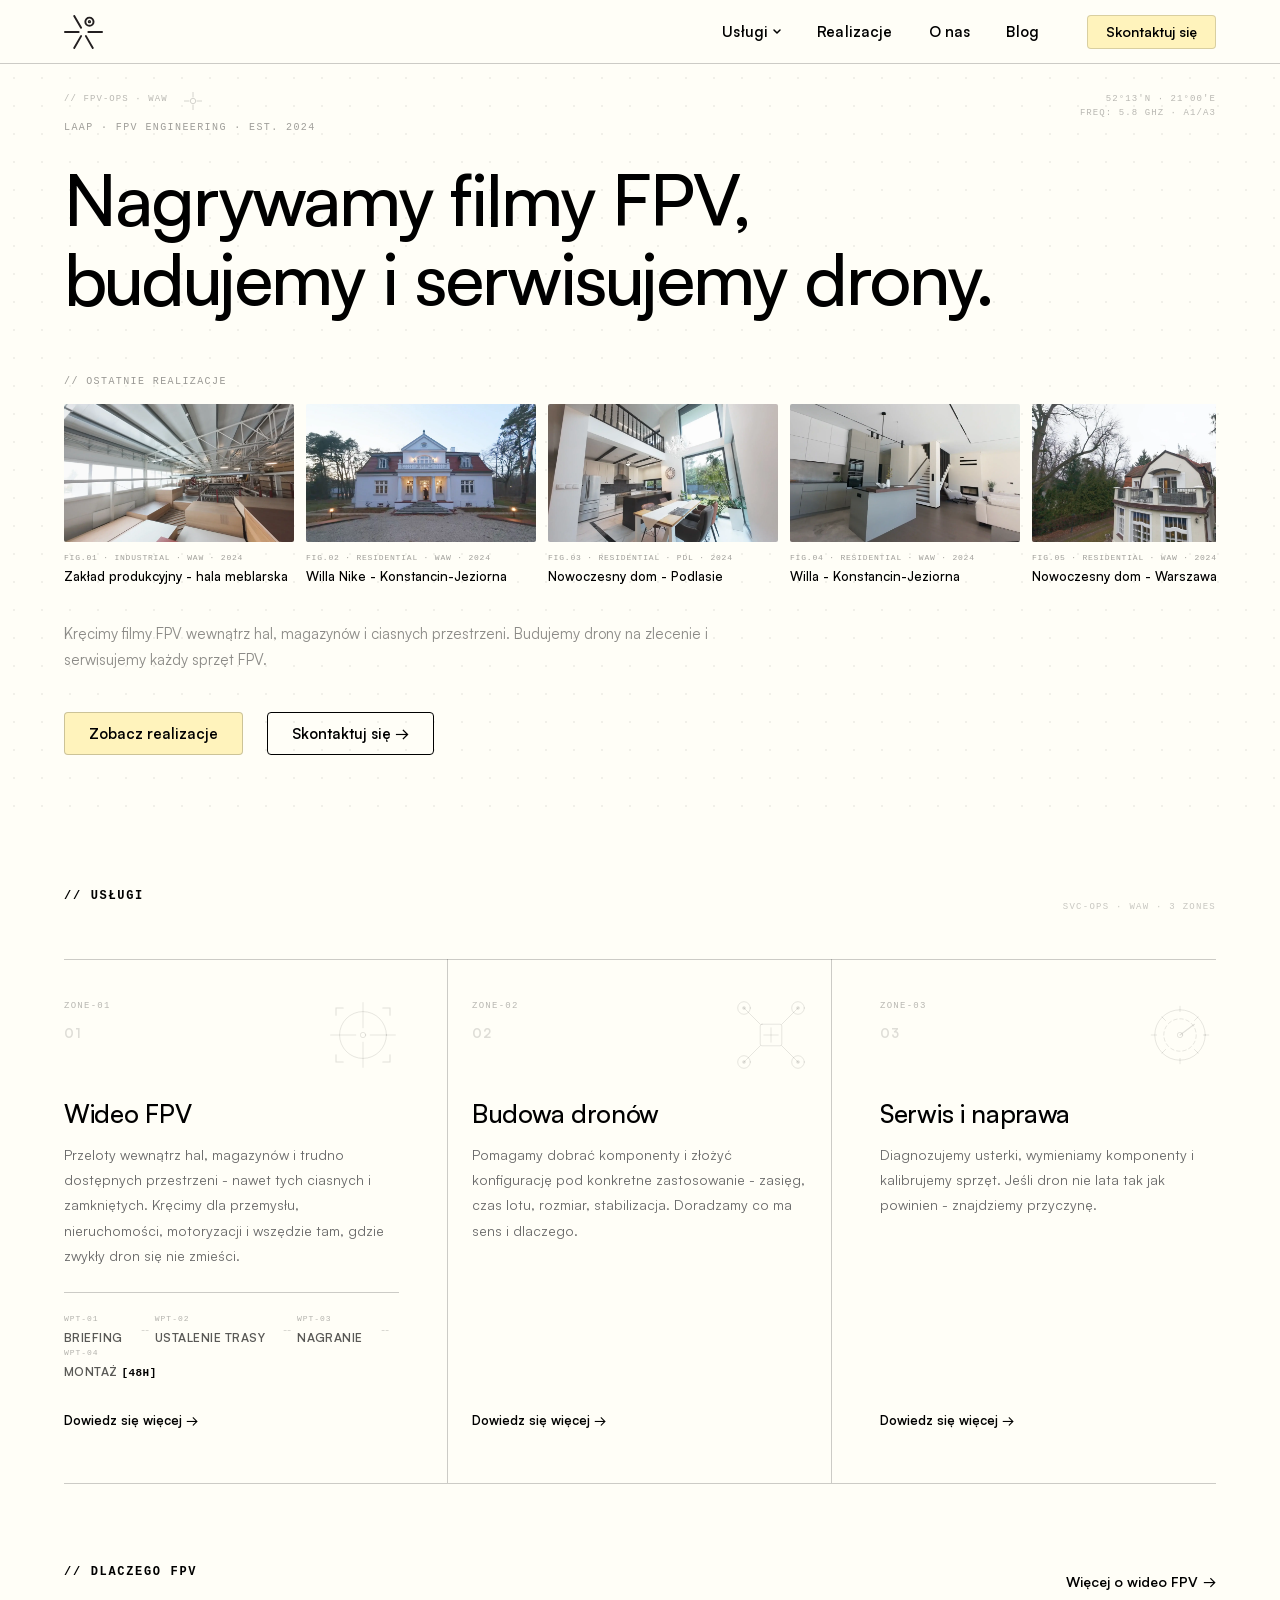
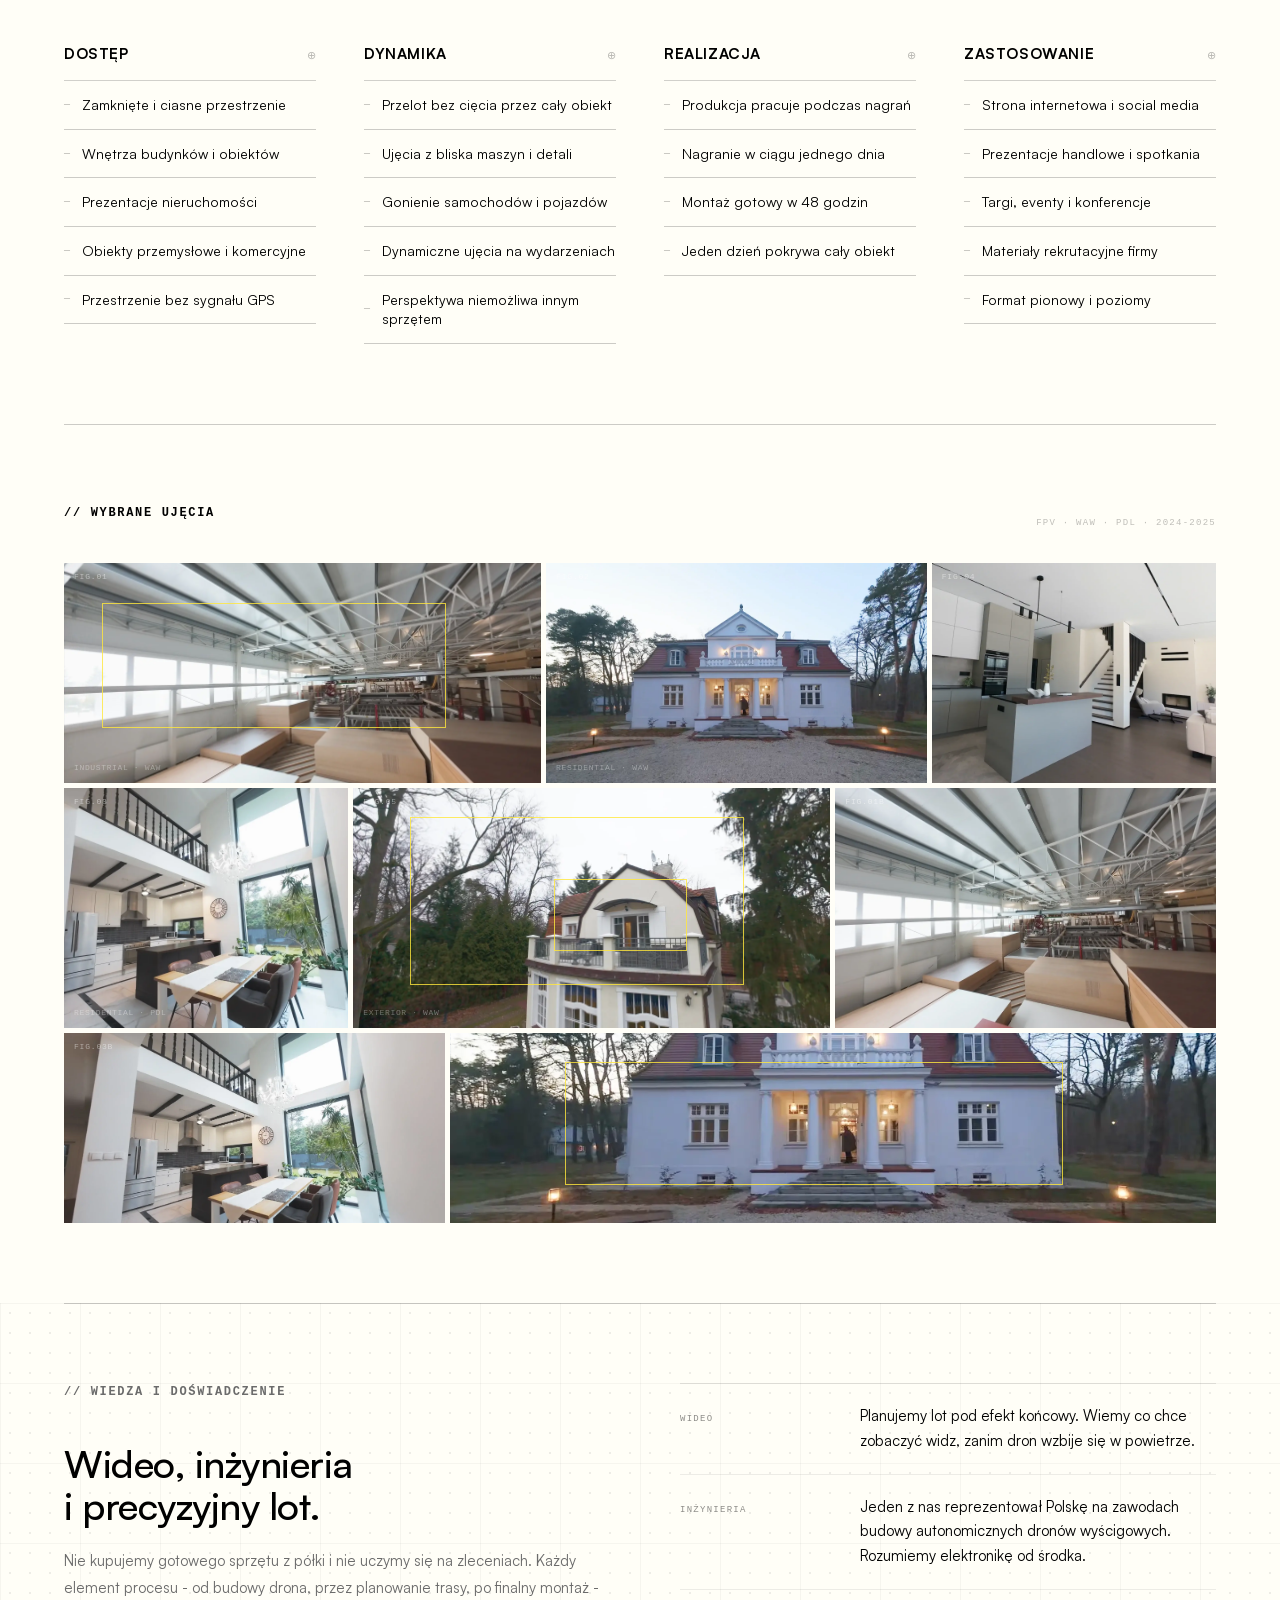
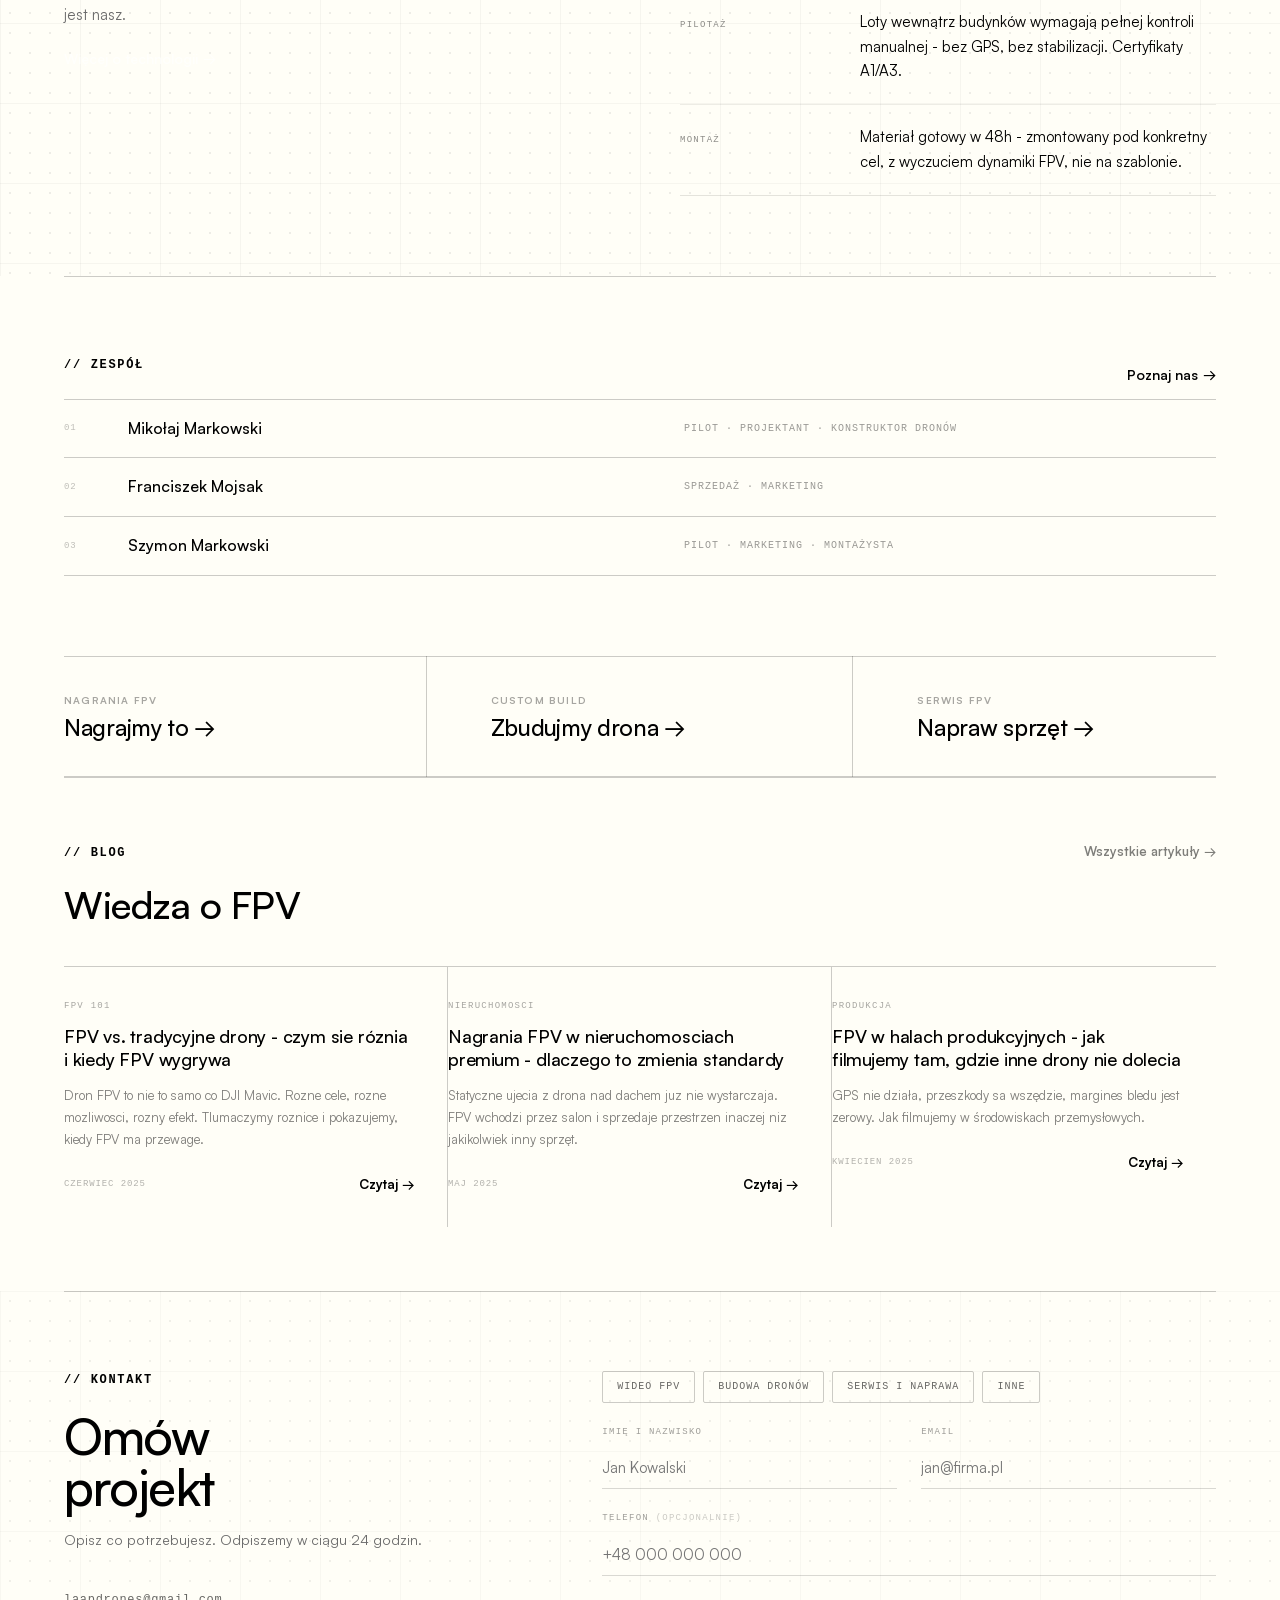
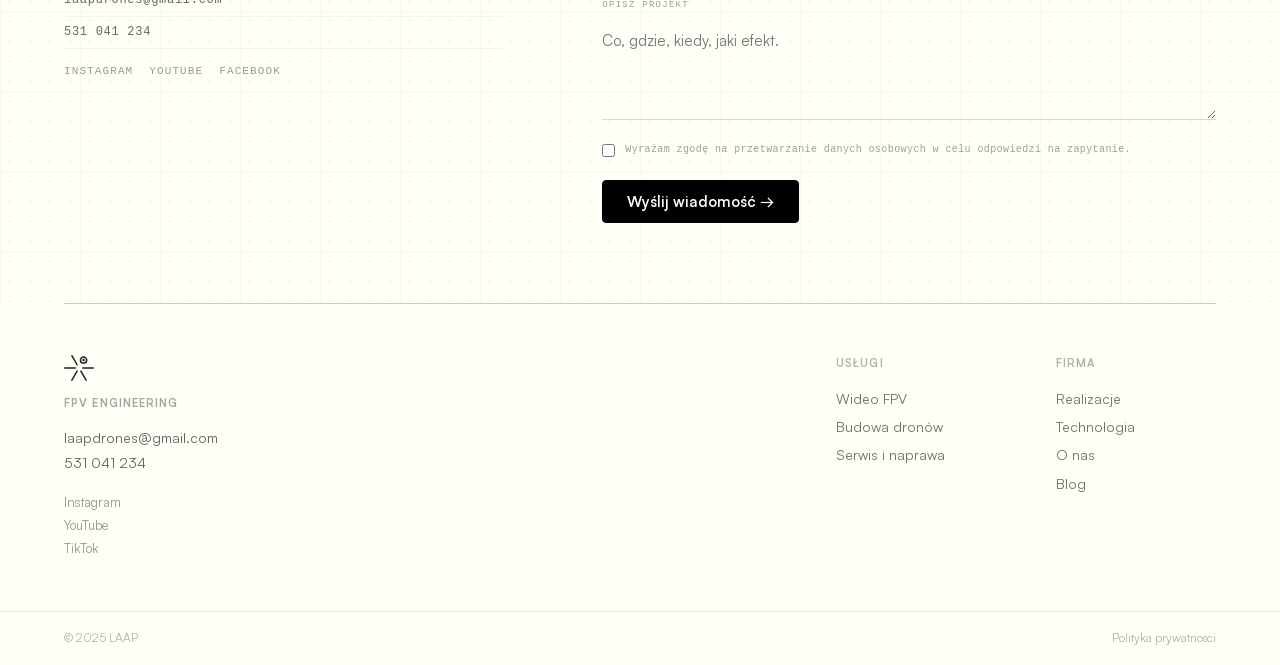
==== commit 7e53dfff: "Add files via upload" ====
--- a/pl/index.html
+++ b/pl/index.html
@@ -61,7 +61,7 @@
 
       <div class="hero__main">
 
-        <!-- Corner annotations — real data -->
+        <!-- Corner annotations - real data -->
         <span class="hero__anno hero__anno--tl">// FPV-OPS · WAW</span>
         <span class="hero__anno hero__anno--tr">52°13'N · 21°00'E<br>FREQ: 5.8 GHz · A1/A3</span>
 
@@ -78,7 +78,7 @@
 
         <h1 class="hero__title">Nagrywamy filmy FPV,<br>budujemy i serwisujemy drony.</h1>
 
-        <!-- Reel — przeniesiony między nagłówek a opis -->
+        <!-- Reel - przeniesiony między nagłówek a opis -->
         <div class="hero__reel">
           <span class="hero__reel-label">// Ostatnie realizacje</span>
           <div class="hero__reel-scroll">
@@ -87,7 +87,7 @@
               <div class="hero__reel-img" style="background-image:url('../img/hala-produkcyjna-wnetrze-dron-fpv.webp')"></div>
               <div class="hero__reel-info">
                 <span class="hero__reel-fig">FIG.01 · INDUSTRIAL · WAW · 2024</span>
-                <span class="hero__reel-title">Zakład produkcyjny — hala meblarska</span>
+                <span class="hero__reel-title">Zakład produkcyjny - hala meblarska</span>
               </div>
             </a>
 
@@ -95,7 +95,7 @@
               <div class="hero__reel-img" style="background-image:url('../img/willa-konstancin-wieczor-dron-fpv.webp')"></div>
               <div class="hero__reel-info">
                 <span class="hero__reel-fig">FIG.02 · RESIDENTIAL · WAW · 2024</span>
-                <span class="hero__reel-title">Willa Nike — Konstancin-Jeziorna</span>
+                <span class="hero__reel-title">Willa Nike - Konstancin-Jeziorna</span>
               </div>
             </a>
 
@@ -103,7 +103,7 @@
               <div class="hero__reel-img" style="background-image:url('../img/nowoczesny-dom-jadalnia-dron-fpv.webp')"></div>
               <div class="hero__reel-info">
                 <span class="hero__reel-fig">FIG.03 · RESIDENTIAL · PDL · 2024</span>
-                <span class="hero__reel-title">Nowoczesny dom — Podlasie</span>
+                <span class="hero__reel-title">Nowoczesny dom - Podlasie</span>
               </div>
             </a>
 
@@ -111,7 +111,7 @@
               <div class="hero__reel-img" style="background-image:url('../img/nowoczesne-wnetrze-salon-schody-dron-fpv.webp')"></div>
               <div class="hero__reel-info">
                 <span class="hero__reel-fig">FIG.04 · RESIDENTIAL · WAW · 2024</span>
-                <span class="hero__reel-title">Willa — Konstancin-Jeziorna</span>
+                <span class="hero__reel-title">Willa - Konstancin-Jeziorna</span>
               </div>
             </a>
 
@@ -119,7 +119,7 @@
               <div class="hero__reel-img" style="background-image:url('../img/willa-konstancin-zewnatrz-dron-fpv.webp')"></div>
               <div class="hero__reel-info">
                 <span class="hero__reel-fig">FIG.05 · RESIDENTIAL · WAW · 2024</span>
-                <span class="hero__reel-title">Nowoczesny dom — Warszawa</span>
+                <span class="hero__reel-title">Nowoczesny dom - Warszawa</span>
               </div>
             </a>
 
@@ -127,7 +127,7 @@
               <div class="hero__reel-img" style="background-image:url('../img/hala-produkcyjna-wnetrze-dron-fpv.webp');background-position:70% center"></div>
               <div class="hero__reel-info">
                 <span class="hero__reel-fig">FIG.06 · INDUSTRIAL · WAW · 2024</span>
-                <span class="hero__reel-title">Obiekt przemysłowy — Warszawa</span>
+                <span class="hero__reel-title">Obiekt przemysłowy - Warszawa</span>
               </div>
             </a>
 
@@ -135,7 +135,7 @@
               <div class="hero__reel-img" style="background-image:url('../img/willa-konstancin-wieczor-dron-fpv.webp');background-position:center 70%"></div>
               <div class="hero__reel-info">
                 <span class="hero__reel-fig">FIG.07 · RESIDENTIAL · WAW · 2024</span>
-                <span class="hero__reel-title">Rezydencja — Konstancin-Jeziorna</span>
+                <span class="hero__reel-title">Rezydencja - Konstancin-Jeziorna</span>
               </div>
             </a>
 
@@ -143,7 +143,7 @@
               <div class="hero__reel-img" style="background-image:url('../img/nowoczesne-wnetrze-salon-schody-dron-fpv.webp');background-position:center 30%"></div>
               <div class="hero__reel-info">
                 <span class="hero__reel-fig">FIG.08 · INTERIOR · WAW · 2024</span>
-                <span class="hero__reel-title">Wnętrza nowoczesne — Warszawa</span>
+                <span class="hero__reel-title">Wnętrza nowoczesne - Warszawa</span>
               </div>
             </a>
 
@@ -190,23 +190,23 @@
             </svg>
           </div>
           <h3 class="service-card__title">Wideo FPV</h3>
-          <p class="service-card__text">Przeloty wewnątrz hal, magazynów i trudno dostępnych przestrzeni — nawet tych ciasnych i zamkniętych. Kręcimy dla przemysłu, nieruchomości, motoryzacji i wszędzie tam, gdzie zwykły dron się nie zmieści.</p>
+          <p class="service-card__text">Przeloty wewnątrz hal, magazynów i trudno dostępnych przestrzeni - nawet tych ciasnych i zamkniętych. Kręcimy dla przemysłu, nieruchomości, motoryzacji i wszędzie tam, gdzie zwykły dron się nie zmieści.</p>
           <div class="service-process">
             <div class="process-wpt">
               <span class="process-wpt__id">WPT-01</span>
               <span class="process-wpt__name">Briefing</span>
             </div>
-            <span class="process-arrow">——</span>
+            <span class="process-arrow">--</span>
             <div class="process-wpt">
               <span class="process-wpt__id">WPT-02</span>
               <span class="process-wpt__name">Ustalenie trasy</span>
             </div>
-            <span class="process-arrow">——</span>
+            <span class="process-arrow">--</span>
             <div class="process-wpt">
               <span class="process-wpt__id">WPT-03</span>
               <span class="process-wpt__name">Nagranie</span>
             </div>
-            <span class="process-arrow">——</span>
+            <span class="process-arrow">--</span>
             <div class="process-wpt">
               <span class="process-wpt__id">WPT-04</span>
               <span class="process-wpt__name">Montaż <strong>[48H]</strong></span>
@@ -241,7 +241,7 @@
             </svg>
           </div>
           <h3 class="service-card__title">Budowa dronów</h3>
-          <p class="service-card__text">Pomagamy dobrać komponenty i złożyć konfigurację pod konkretne zastosowanie — zasięg, czas lotu, rozmiar, stabilizacja. Doradzamy co ma sens i dlaczego.</p>
+          <p class="service-card__text">Pomagamy dobrać komponenty i złożyć konfigurację pod konkretne zastosowanie - zasięg, czas lotu, rozmiar, stabilizacja. Doradzamy co ma sens i dlaczego.</p>
           <a class="service-card__link" href="budowa-dronow.html">Dowiedz się więcej →</a>
         </div>
 
@@ -268,7 +268,7 @@
             </svg>
           </div>
           <h3 class="service-card__title">Serwis i naprawa</h3>
-          <p class="service-card__text">Diagnozujemy usterki, wymieniamy komponenty i kalibrujemy sprzęt. Jeśli dron nie lata tak jak powinien — znajdziemy przyczynę.</p>
+          <p class="service-card__text">Diagnozujemy usterki, wymieniamy komponenty i kalibrujemy sprzęt. Jeśli dron nie lata tak jak powinien - znajdziemy przyczynę.</p>
           <a class="service-card__link" href="serwis.html">Dowiedz się więcej →</a>
         </div>
 
@@ -339,7 +339,7 @@
     <section class="gallery-section">
       <div class="gallery-header inner">
         <p class="section__eyebrow">// Wybrane ujęcia</p>
-        <span class="gallery-anno">FPV · WAW · PDL · 2024—2025</span>
+        <span class="gallery-anno">FPV · WAW · PDL · 2024-2025</span>
       </div>
       <div class="gallery-grid inner">
 
@@ -400,7 +400,7 @@
         <div class="tech-section__header">
           <p class="section__eyebrow">// Wiedza i doświadczenie</p>
           <h2 class="tech-section__title">Wideo, inżynieria<br>i precyzyjny lot.</h2>
-          <p class="tech-section__sub">Nie kupujemy gotowego sprzętu z półki i nie uczymy się na zleceniach. Każdy element procesu — od budowy drona, przez planowanie trasy, po finalny montaż — jest nasz.</p>
+          <p class="tech-section__sub">Nie kupujemy gotowego sprzętu z półki i nie uczymy się na zleceniach. Każdy element procesu - od budowy drona, przez planowanie trasy, po finalny montaż - jest nasz.</p>
           <a class="link-arrow link-arrow--light" href="technologia.html">Więcej o technologii <span>→</span></a>
         </div>
         <div class="tech-items">
@@ -414,11 +414,11 @@
           </div>
           <div class="tech-item">
             <span class="tech-item__label">Pilotaż</span>
-            <span class="tech-item__value">Loty wewnątrz budynków wymagają pełnej kontroli manualnej — bez GPS, bez stabilizacji. Certyfikaty A1/A3.</span>
+            <span class="tech-item__value">Loty wewnątrz budynków wymagają pełnej kontroli manualnej - bez GPS, bez stabilizacji. Certyfikaty A1/A3.</span>
           </div>
           <div class="tech-item">
             <span class="tech-item__label">Montaż</span>
-            <span class="tech-item__value">Materiał gotowy w 48h — zmontowany pod konkretny cel, z wyczuciem dynamiki FPV, nie na szablonie.</span>
+            <span class="tech-item__value">Materiał gotowy w 48h - zmontowany pod konkretny cel, z wyczuciem dynamiki FPV, nie na szablonie.</span>
           </div>
         </div>
       </div>
@@ -469,6 +469,48 @@
       </div>
     </section>
 
+    <!-- ========== BLOG ========== -->
+    <section class="blog-section">
+      <div class="inner">
+        <div class="blog-section__head">
+          <div>
+            <p class="section__eyebrow">// Blog</p>
+            <h2 class="section__title">Wiedza o FPV</h2>
+          </div>
+          <a class="blog-section__all" href="blog.html">Wszystkie artykuły →</a>
+        </div>
+        <div class="blog-strip">
+          <a class="blog-card" href="blog-fpv-vs-tradycyjne.html">
+            <span class="blog-card__cat">FPV 101</span>
+            <h3 class="blog-card__title">FPV vs. tradycyjne drony - czym sie róznia i kiedy FPV wygrywa</h3>
+            <p class="blog-card__excerpt">Dron FPV to nie to samo co DJI Mavic. Rozne cele, rozne mozliwosci, rozny efekt. Tlumaczymy roznice i pokazujemy, kiedy FPV ma przewage.</p>
+            <div class="blog-card__footer">
+              <span class="blog-card__date">Czerwiec 2025</span>
+              <span class="blog-card__link">Czytaj →</span>
+            </div>
+          </a>
+          <a class="blog-card" href="blog-fpv-nieruchomosci.html">
+            <span class="blog-card__cat">Nieruchomosci</span>
+            <h3 class="blog-card__title">Nagrania FPV w nieruchomosciach premium - dlaczego to zmienia standardy</h3>
+            <p class="blog-card__excerpt">Statyczne ujecia z drona nad dachem juz nie wystarczaja. FPV wchodzi przez salon i sprzedaje przestrzen inaczej niz jakikolwiek inny sprzęt.</p>
+            <div class="blog-card__footer">
+              <span class="blog-card__date">Maj 2025</span>
+              <span class="blog-card__link">Czytaj →</span>
+            </div>
+          </a>
+          <a class="blog-card" href="blog-fpv-produkcja.html">
+            <span class="blog-card__cat">Produkcja</span>
+            <h3 class="blog-card__title">FPV w halach produkcyjnych - jak filmujemy tam, gdzie inne drony nie dolecia</h3>
+            <p class="blog-card__excerpt">GPS nie działa, przeszkody sa wszędzie, margines bledu jest zerowy. Jak filmujemy w środowiskach przemysłowych.</p>
+            <div class="blog-card__footer">
+              <span class="blog-card__date">Kwiecien 2025</span>
+              <span class="blog-card__link">Czytaj →</span>
+            </div>
+          </a>
+        </div>
+      </div>
+    </section>
+
     <!-- ========== KONTAKT ========== -->
     <section class="contact-section" id="kontakt">
       <div class="contact-section__inner inner">
--- a/css/styles.css
+++ b/css/styles.css
@@ -1361,6 +1361,7 @@
 .team-section::before,
 .tech-section::before,
 .contact-section::before,
+.blog-section::before,
 .cta-strip::before,
 .footer::before,
 .subpage-section::before {
@@ -1584,6 +1585,208 @@
   font-size: 8px; letter-spacing: 0.1em; text-transform: uppercase;
   color: rgba(255,255,255,0.5);
 }
+
+/* =============================================
+   BLOG — homepage strip, listing page, post page
+   ============================================= */
+
+/* Homepage blog strip */
+.blog-section {
+  padding: 64px 0;
+  position: relative;
+}
+
+.blog-section__head {
+  display: flex;
+  align-items: baseline;
+  justify-content: space-between;
+  margin-bottom: 40px;
+}
+
+.blog-section__all {
+  font-size: 13px; font-weight: 600;
+  color: var(--black); opacity: 0.5;
+  transition: opacity 0.15s;
+}
+.blog-section__all:hover { opacity: 1; }
+
+.blog-strip {
+  display: grid;
+  grid-template-columns: repeat(3, 1fr);
+  border-top: 1px solid var(--border);
+}
+
+.blog-card {
+  padding: 32px 32px 32px 0;
+  border-right: 1px solid var(--border);
+}
+.blog-card:last-child { border-right: none; }
+
+.blog-card__cat {
+  font-family: 'Courier New', monospace;
+  font-size: 9px; font-weight: 400;
+  letter-spacing: 0.14em; text-transform: uppercase;
+  color: rgba(0,0,0,0.35);
+  margin-bottom: 12px;
+  display: block;
+}
+
+.blog-card__title {
+  font-size: 18px; font-weight: 500;
+  line-height: 1.3; letter-spacing: -0.2px;
+  color: var(--black);
+  margin-bottom: 12px;
+}
+
+.blog-card__excerpt {
+  font-size: 13px; line-height: 1.7;
+  color: rgba(0,0,0,0.5);
+  margin-bottom: 24px;
+}
+
+.blog-card__footer {
+  display: flex;
+  align-items: center;
+  justify-content: space-between;
+}
+
+.blog-card__date {
+  font-family: 'Courier New', monospace;
+  font-size: 9px; letter-spacing: 0.1em;
+  color: rgba(0,0,0,0.3);
+  text-transform: uppercase;
+}
+
+.blog-card__link {
+  font-size: 13px; font-weight: 700;
+  color: var(--black);
+  transition: opacity 0.15s;
+}
+.blog-card__link:hover { opacity: 0.5; }
+
+/* Blog listing page */
+.blog-list { display: flex; flex-direction: column; margin-top: 40px; }
+
+.blog-list__item {
+  display: grid;
+  grid-template-columns: 56px 1fr auto;
+  gap: 0 40px;
+  padding: 32px 0;
+  border-top: 1px solid var(--border);
+  align-items: start;
+  text-decoration: none;
+  transition: opacity 0.15s;
+}
+.blog-list__item:last-child { border-bottom: 1px solid var(--border); }
+.blog-list__item:hover { opacity: 0.6; }
+
+.blog-list__num {
+  font-family: 'Courier New', monospace;
+  font-size: 9px; letter-spacing: 0.1em;
+  color: rgba(0,0,0,0.25); text-transform: uppercase;
+  padding-top: 4px;
+}
+
+.blog-list__body { }
+
+.blog-list__cat {
+  font-family: 'Courier New', monospace;
+  font-size: 9px; letter-spacing: 0.12em; text-transform: uppercase;
+  color: rgba(0,0,0,0.35);
+  margin-bottom: 8px; display: block;
+}
+
+.blog-list__title {
+  font-size: 20px; font-weight: 500;
+  letter-spacing: -0.2px; line-height: 1.25;
+  color: var(--black); margin-bottom: 8px;
+}
+
+.blog-list__excerpt {
+  font-size: 14px; line-height: 1.7;
+  color: rgba(0,0,0,0.5); max-width: 600px;
+}
+
+.blog-list__meta {
+  text-align: right;
+  padding-top: 4px;
+}
+
+.blog-list__date {
+  font-family: 'Courier New', monospace;
+  font-size: 9px; letter-spacing: 0.1em;
+  color: rgba(0,0,0,0.3); text-transform: uppercase;
+  white-space: nowrap;
+}
+
+/* Blog post page */
+.post-meta {
+  display: flex;
+  align-items: center;
+  gap: 16px;
+  margin-bottom: 24px;
+  flex-wrap: wrap;
+}
+
+.post-meta__cat {
+  font-family: 'Courier New', monospace;
+  font-size: 9px; letter-spacing: 0.14em; text-transform: uppercase;
+  border: 1px solid rgba(0,0,0,0.2);
+  padding: 4px 10px;
+  color: rgba(0,0,0,0.5);
+}
+
+.post-meta__date {
+  font-family: 'Courier New', monospace;
+  font-size: 9px; letter-spacing: 0.1em; text-transform: uppercase;
+  color: rgba(0,0,0,0.3);
+}
+
+.post-body {
+  max-width: 720px;
+  padding: 56px 0 72px;
+}
+
+.post-body p {
+  font-size: 16px; line-height: 1.85;
+  color: rgba(0,0,0,0.75);
+  margin-bottom: 22px;
+}
+
+.post-body h2 {
+  font-size: 22px; font-weight: 600;
+  letter-spacing: -0.3px; line-height: 1.2;
+  color: var(--black);
+  margin: 48px 0 16px;
+}
+
+.post-body ul {
+  list-style: none;
+  margin-bottom: 22px;
+  display: flex; flex-direction: column; gap: 8px;
+}
+
+.post-body ul li {
+  font-size: 16px; line-height: 1.75;
+  color: rgba(0,0,0,0.75);
+  padding-left: 20px;
+  position: relative;
+}
+
+.post-body ul li::before {
+  content: '-';
+  position: absolute; left: 0;
+  color: rgba(0,0,0,0.3);
+}
+
+.post-back {
+  font-size: 13px; font-weight: 600;
+  color: var(--black); opacity: 0.45;
+  display: inline-flex; align-items: center; gap: 6px;
+  margin-bottom: 40px;
+  transition: opacity 0.15s;
+}
+.post-back:hover { opacity: 1; }
 
 /* =============================================
    RESPONSIVE
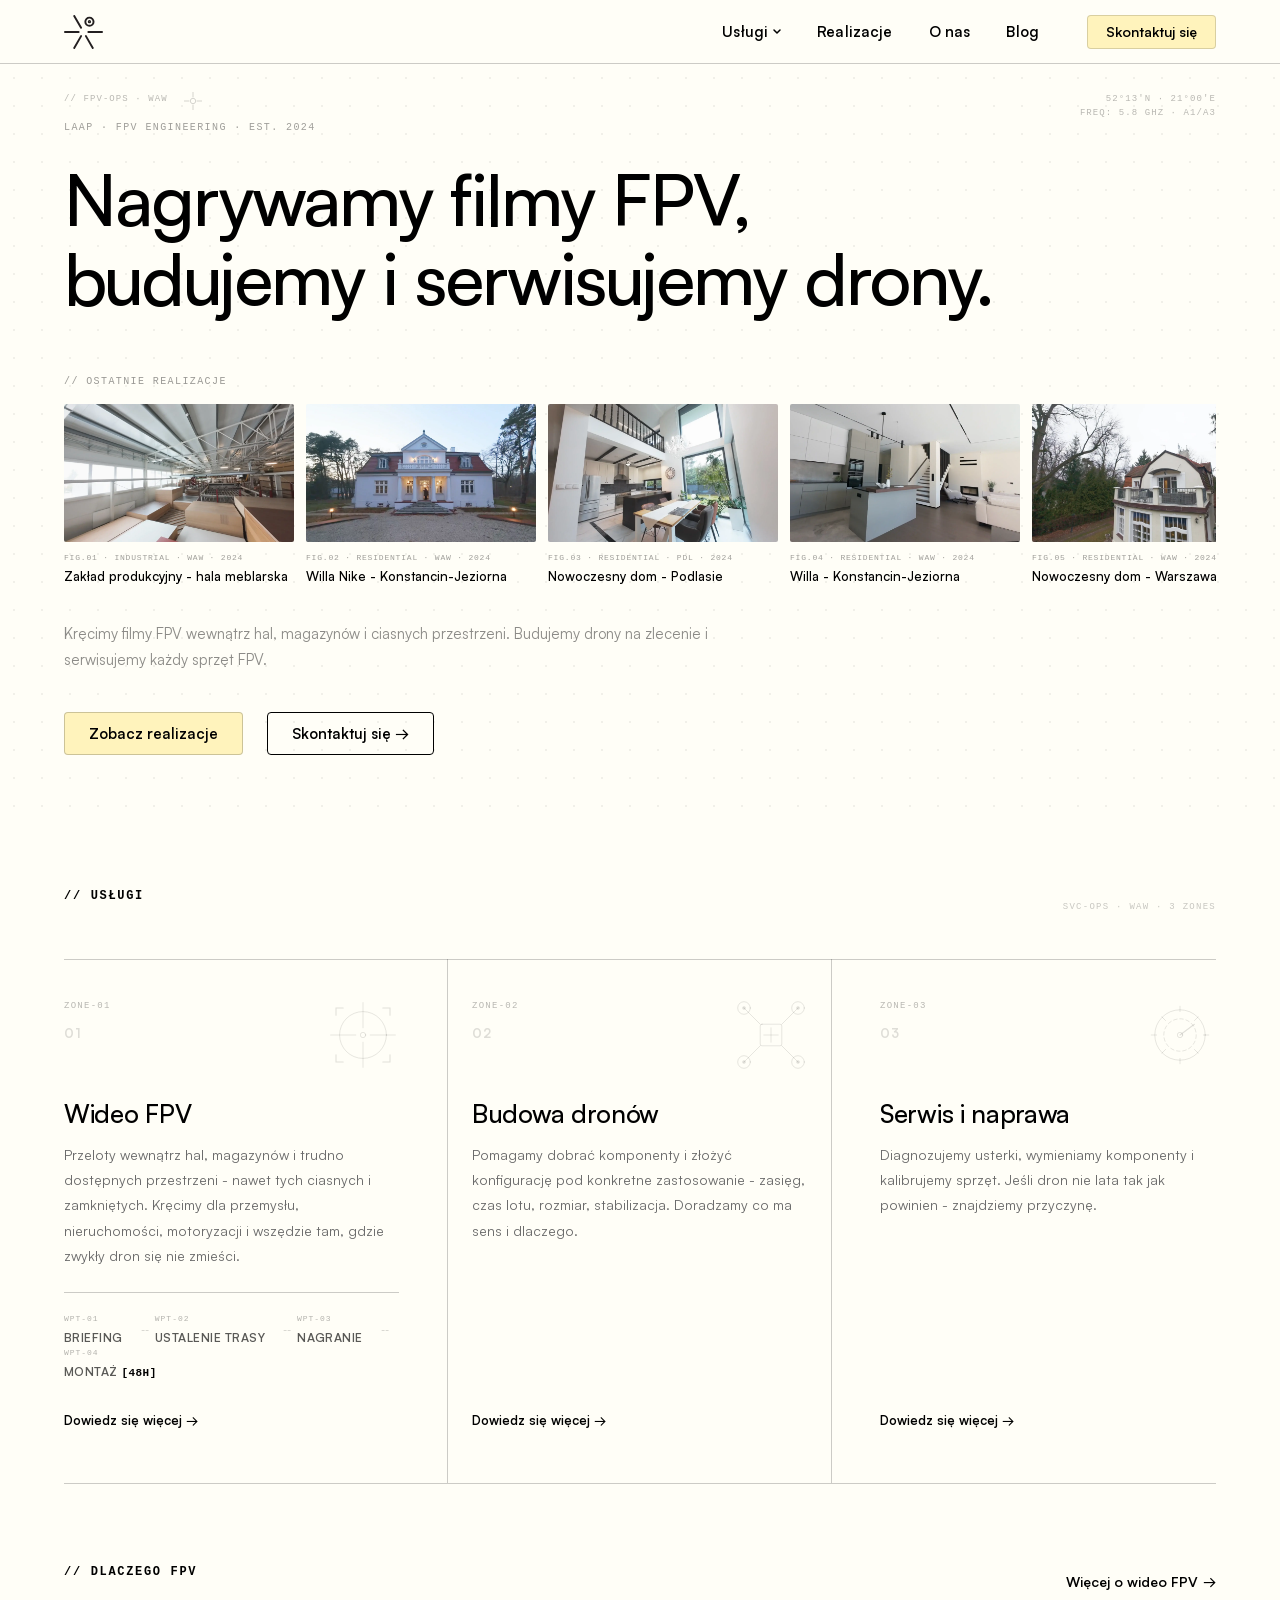
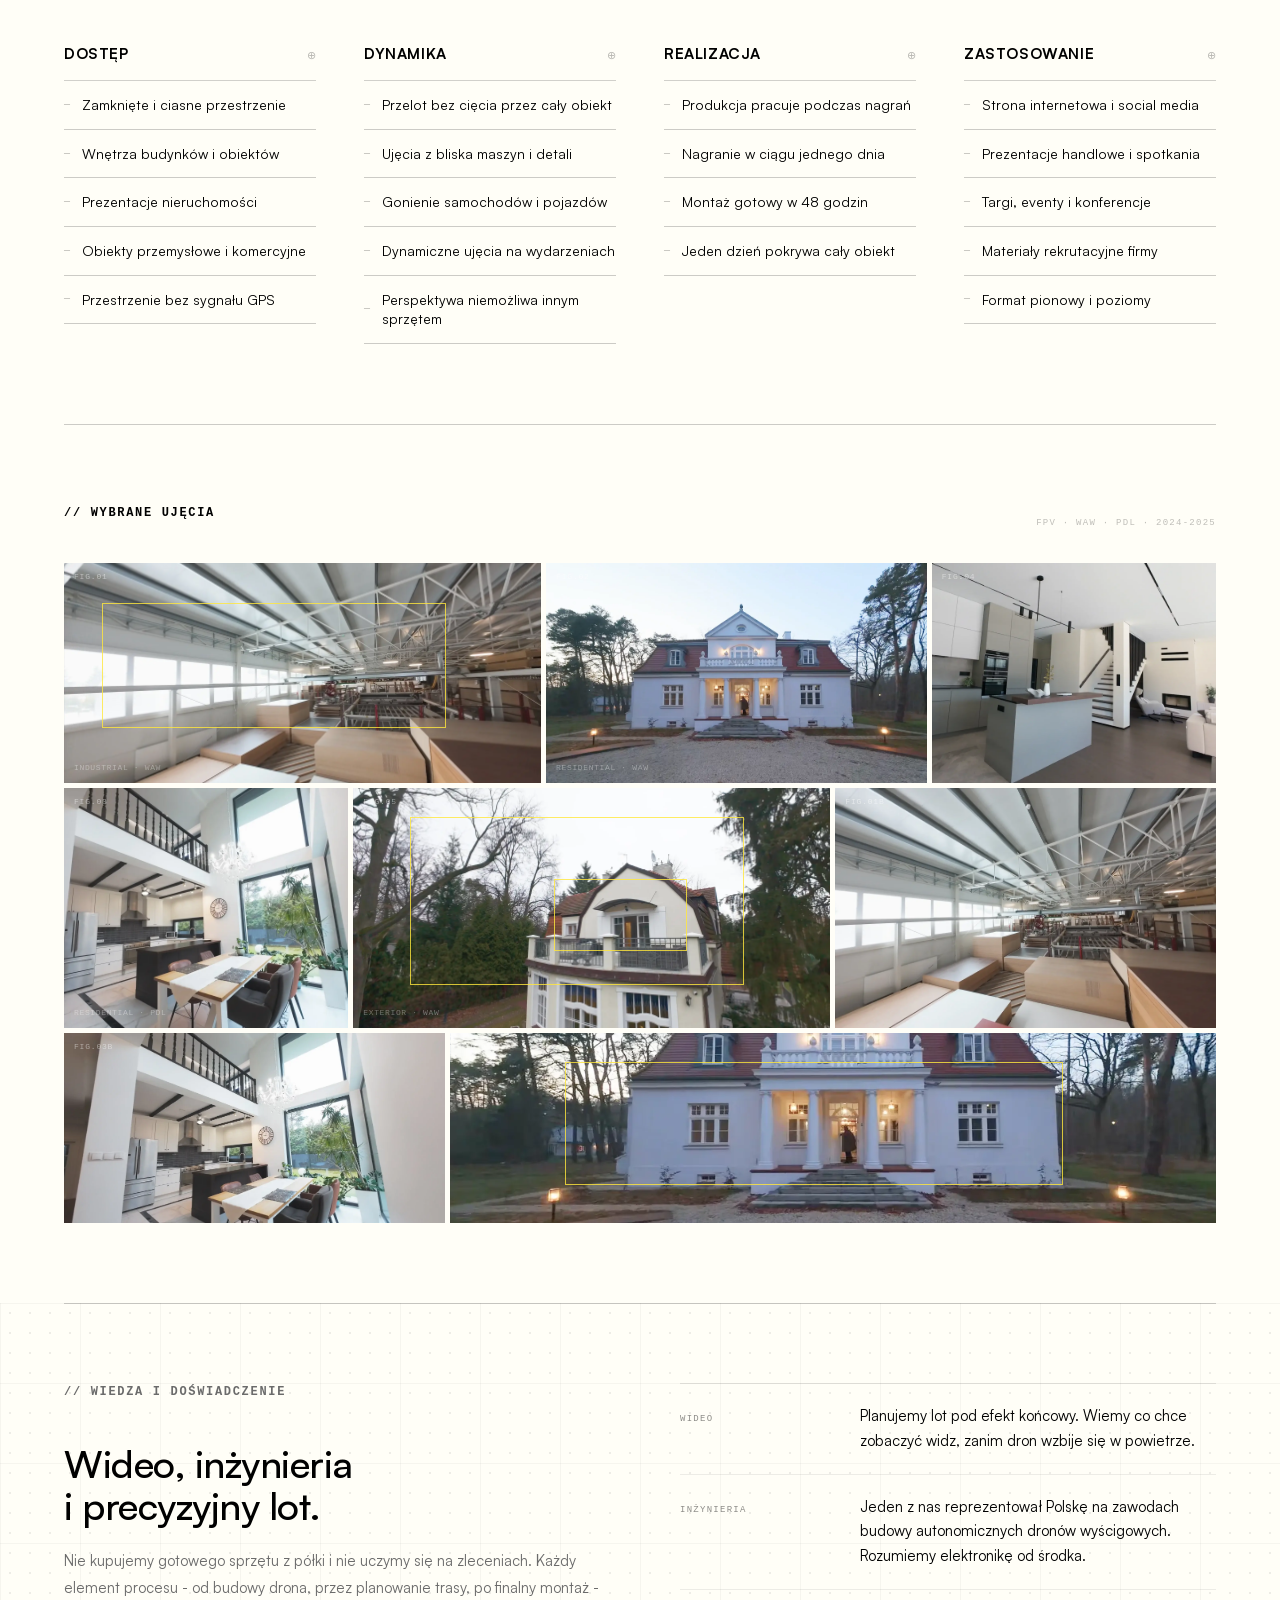
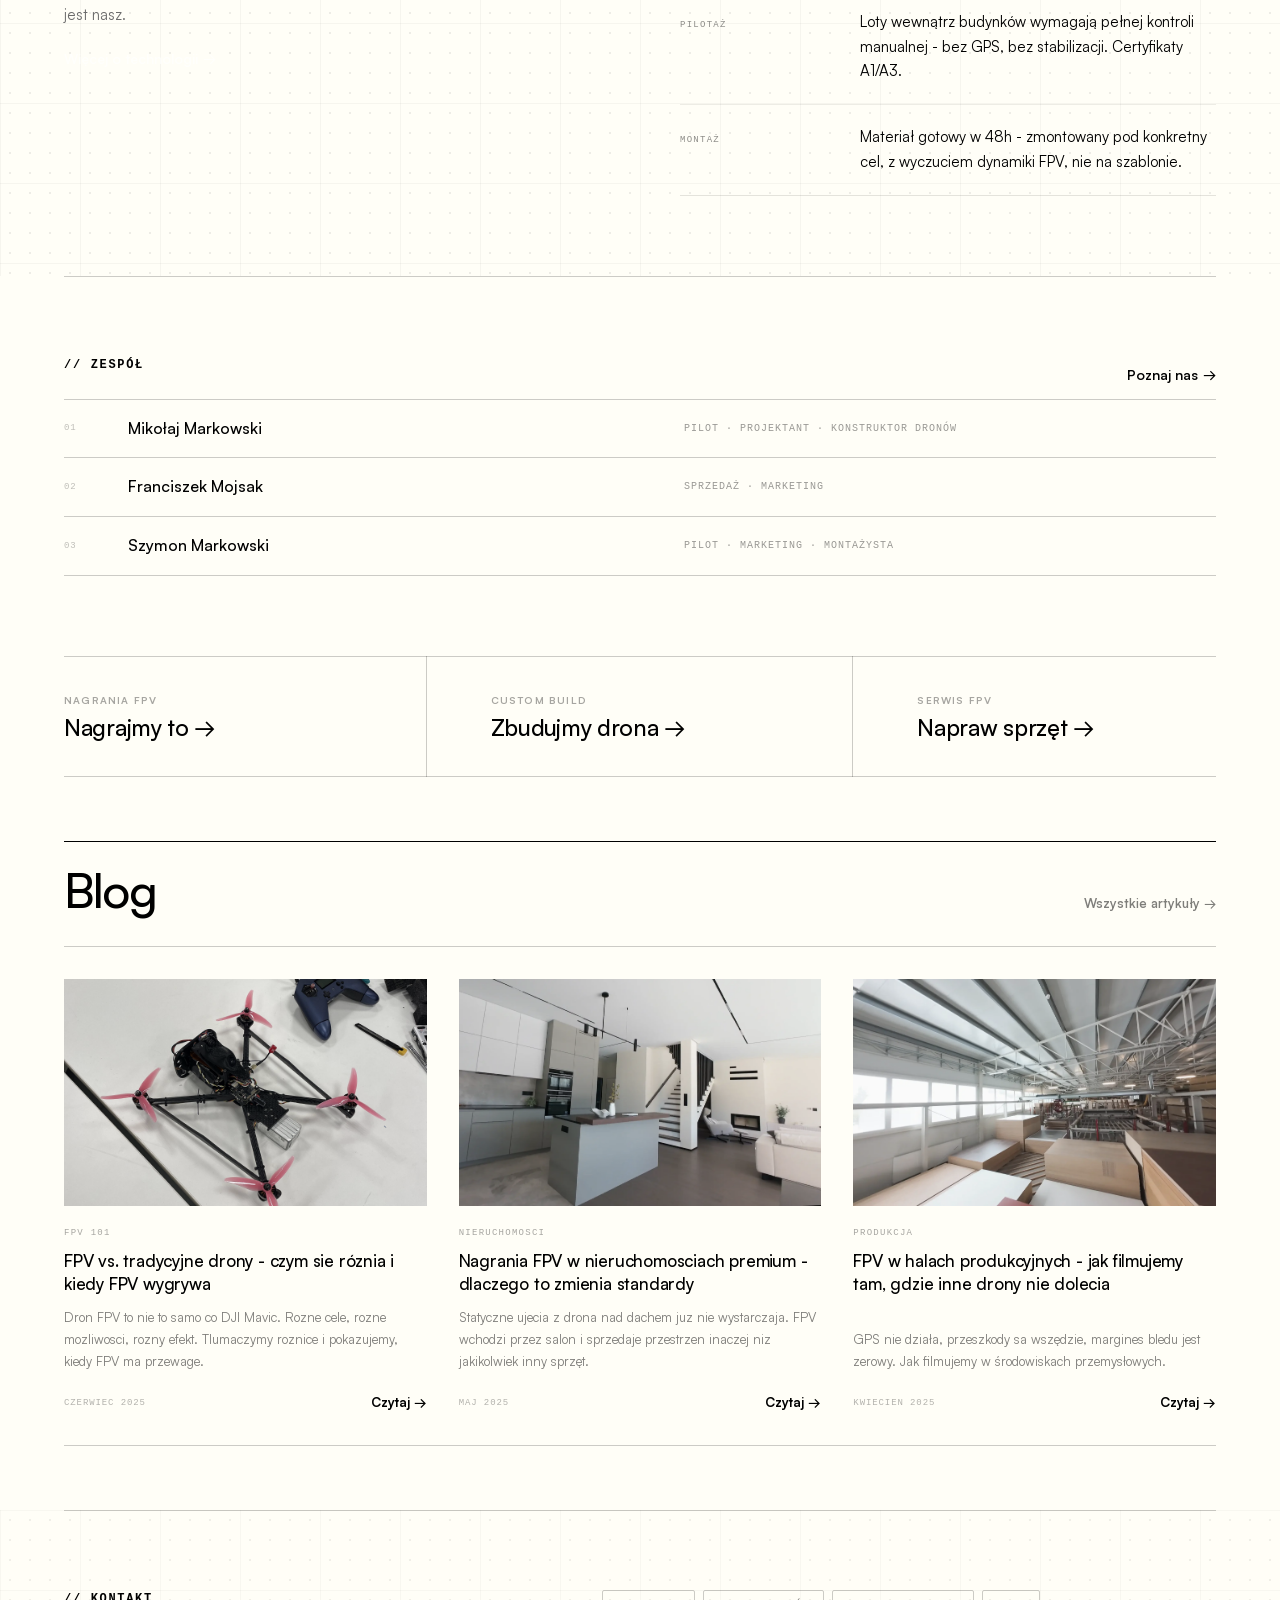
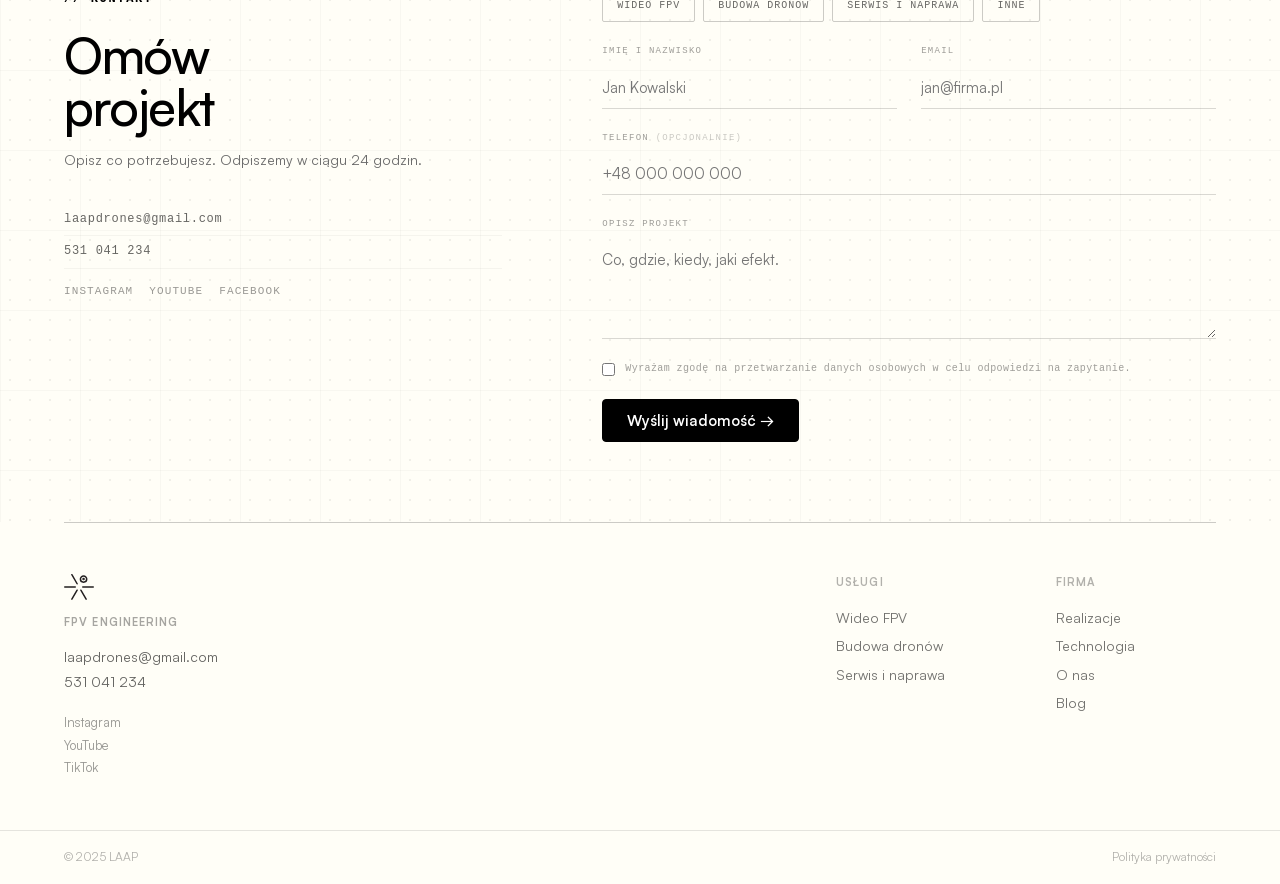
==== commit 4883a420: "Add files via upload" ====
--- a/pl/index.html
+++ b/pl/index.html
@@ -473,14 +473,14 @@
     <section class="blog-section">
       <div class="inner">
         <div class="blog-section__head">
-          <div>
-            <p class="section__eyebrow">// Blog</p>
-            <h2 class="section__title">Wiedza o FPV</h2>
-          </div>
+          <h2 class="blog-section__title">Blog</h2>
           <a class="blog-section__all" href="blog.html">Wszystkie artykuły →</a>
         </div>
         <div class="blog-strip">
           <a class="blog-card" href="blog-fpv-vs-tradycyjne.html">
+            <div class="blog-card__img">
+              <img src="../img/budowa_dronow_fpv_2.jpg" alt="FPV vs tradycyjne drony" />
+            </div>
             <span class="blog-card__cat">FPV 101</span>
             <h3 class="blog-card__title">FPV vs. tradycyjne drony - czym sie róznia i kiedy FPV wygrywa</h3>
             <p class="blog-card__excerpt">Dron FPV to nie to samo co DJI Mavic. Rozne cele, rozne mozliwosci, rozny efekt. Tlumaczymy roznice i pokazujemy, kiedy FPV ma przewage.</p>
@@ -490,6 +490,9 @@
             </div>
           </a>
           <a class="blog-card" href="blog-fpv-nieruchomosci.html">
+            <div class="blog-card__img">
+              <img src="../img/nowoczesne-wnetrze-salon-schody-dron-fpv.webp" alt="FPV w nieruchomosciach premium" />
+            </div>
             <span class="blog-card__cat">Nieruchomosci</span>
             <h3 class="blog-card__title">Nagrania FPV w nieruchomosciach premium - dlaczego to zmienia standardy</h3>
             <p class="blog-card__excerpt">Statyczne ujecia z drona nad dachem juz nie wystarczaja. FPV wchodzi przez salon i sprzedaje przestrzen inaczej niz jakikolwiek inny sprzęt.</p>
@@ -499,6 +502,9 @@
             </div>
           </a>
           <a class="blog-card" href="blog-fpv-produkcja.html">
+            <div class="blog-card__img">
+              <img src="../img/hala-produkcyjna-wnetrze-dron-fpv.webp" alt="FPV w halach produkcyjnych" />
+            </div>
             <span class="blog-card__cat">Produkcja</span>
             <h3 class="blog-card__title">FPV w halach produkcyjnych - jak filmujemy tam, gdzie inne drony nie dolecia</h3>
             <p class="blog-card__excerpt">GPS nie działa, przeszkody sa wszędzie, margines bledu jest zerowy. Jak filmujemy w środowiskach przemysłowych.</p>
--- a/css/styles.css
+++ b/css/styles.css
@@ -1361,7 +1361,6 @@
 .team-section::before,
 .tech-section::before,
 .contact-section::before,
-.blog-section::before,
 .cta-strip::before,
 .footer::before,
 .subpage-section::before {
@@ -1600,54 +1599,88 @@
   display: flex;
   align-items: baseline;
   justify-content: space-between;
-  margin-bottom: 40px;
+  margin-bottom: 32px;
+  border-top: 1.5px solid var(--black);
+  padding-top: 24px;
+}
+
+.blog-section__title {
+  font-size: clamp(28px, 4vw, 48px);
+  font-weight: 500;
+  letter-spacing: -1.5px;
+  line-height: 1;
 }
 
 .blog-section__all {
   font-size: 13px; font-weight: 600;
   color: var(--black); opacity: 0.5;
   transition: opacity 0.15s;
+  white-space: nowrap;
 }
 .blog-section__all:hover { opacity: 1; }
 
 .blog-strip {
   display: grid;
   grid-template-columns: repeat(3, 1fr);
+  gap: 0 32px;
   border-top: 1px solid var(--border);
+  padding-top: 32px;
+  border-bottom: 1px solid var(--border);
+  padding-bottom: 32px;
 }
 
 .blog-card {
-  padding: 32px 32px 32px 0;
-  border-right: 1px solid var(--border);
-}
-.blog-card:last-child { border-right: none; }
+  display: flex;
+  flex-direction: column;
+  text-decoration: none;
+  transition: opacity 0.15s;
+}
+.blog-card:hover { opacity: 0.75; }
+
+.blog-card__img {
+  width: 100%;
+  aspect-ratio: 16 / 10;
+  overflow: hidden;
+  background: var(--light);
+  margin-bottom: 20px;
+}
+.blog-card__img img {
+  width: 100%; height: 100%;
+  object-fit: cover;
+  display: block;
+  filter: grayscale(20%);
+  transition: transform 0.4s ease;
+}
+.blog-card:hover .blog-card__img img { transform: scale(1.03); }
 
 .blog-card__cat {
   font-family: 'Courier New', monospace;
   font-size: 9px; font-weight: 400;
   letter-spacing: 0.14em; text-transform: uppercase;
   color: rgba(0,0,0,0.35);
-  margin-bottom: 12px;
+  margin-bottom: 10px;
   display: block;
 }
 
 .blog-card__title {
-  font-size: 18px; font-weight: 500;
-  line-height: 1.3; letter-spacing: -0.2px;
-  color: var(--black);
-  margin-bottom: 12px;
+  font-size: 17px; font-weight: 500;
+  line-height: 1.35; letter-spacing: -0.2px;
+  color: var(--black);
+  margin-bottom: 10px;
+  flex: 1;
 }
 
 .blog-card__excerpt {
   font-size: 13px; line-height: 1.7;
   color: rgba(0,0,0,0.5);
-  margin-bottom: 24px;
+  margin-bottom: 20px;
 }
 
 .blog-card__footer {
   display: flex;
   align-items: center;
   justify-content: space-between;
+  margin-top: auto;
 }
 
 .blog-card__date {
@@ -1660,9 +1693,9 @@
 .blog-card__link {
   font-size: 13px; font-weight: 700;
   color: var(--black);
-  transition: opacity 0.15s;
-}
-.blog-card__link:hover { opacity: 0.5; }
+}
+
+
 
 /* Blog listing page */
 .blog-list { display: flex; flex-direction: column; margin-top: 40px; }
@@ -1817,6 +1850,7 @@
 
 @media (max-width: 900px) {
   :root { --pad-h: 24px; }
+  .blog-strip      { grid-template-columns: 1fr; gap: 40px; }
   .nav__links      { display: none; }
   .nav__cta        { display: none; }
   .nav__hamburger  { display: flex; }
